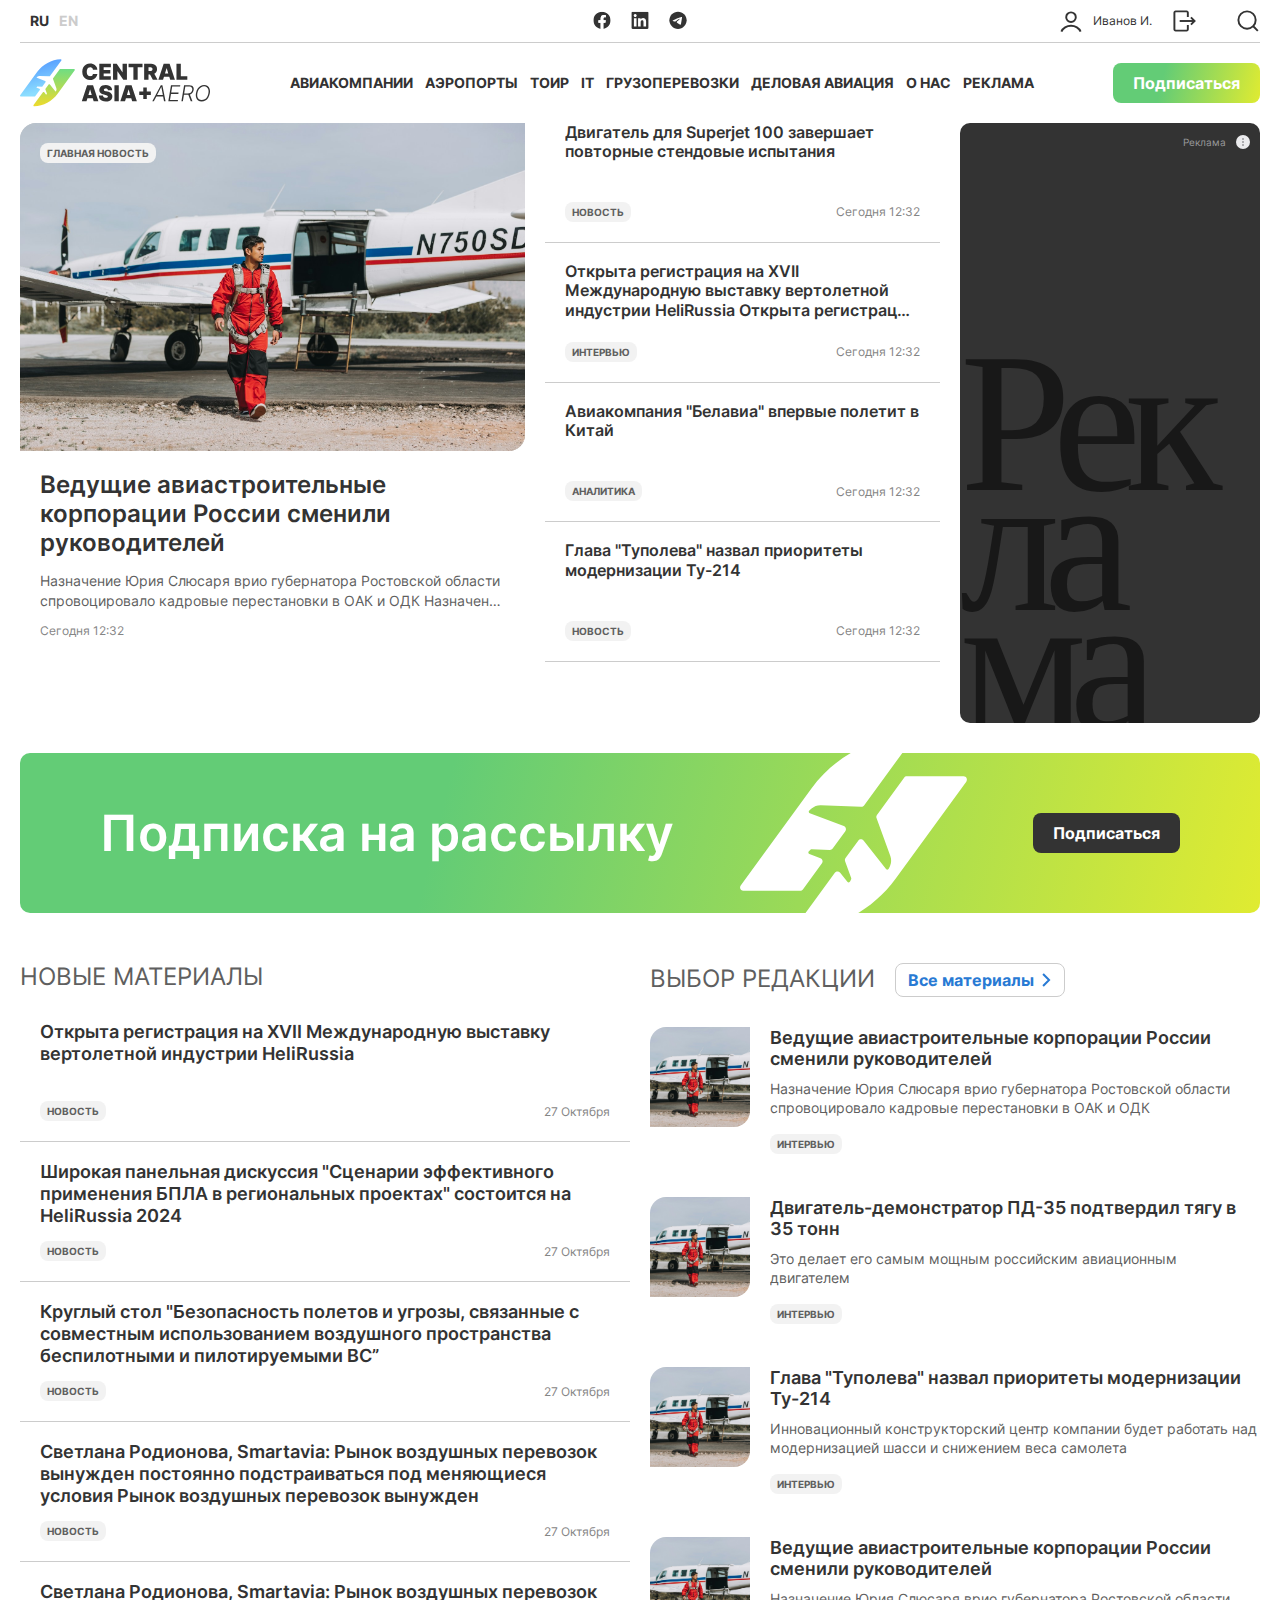
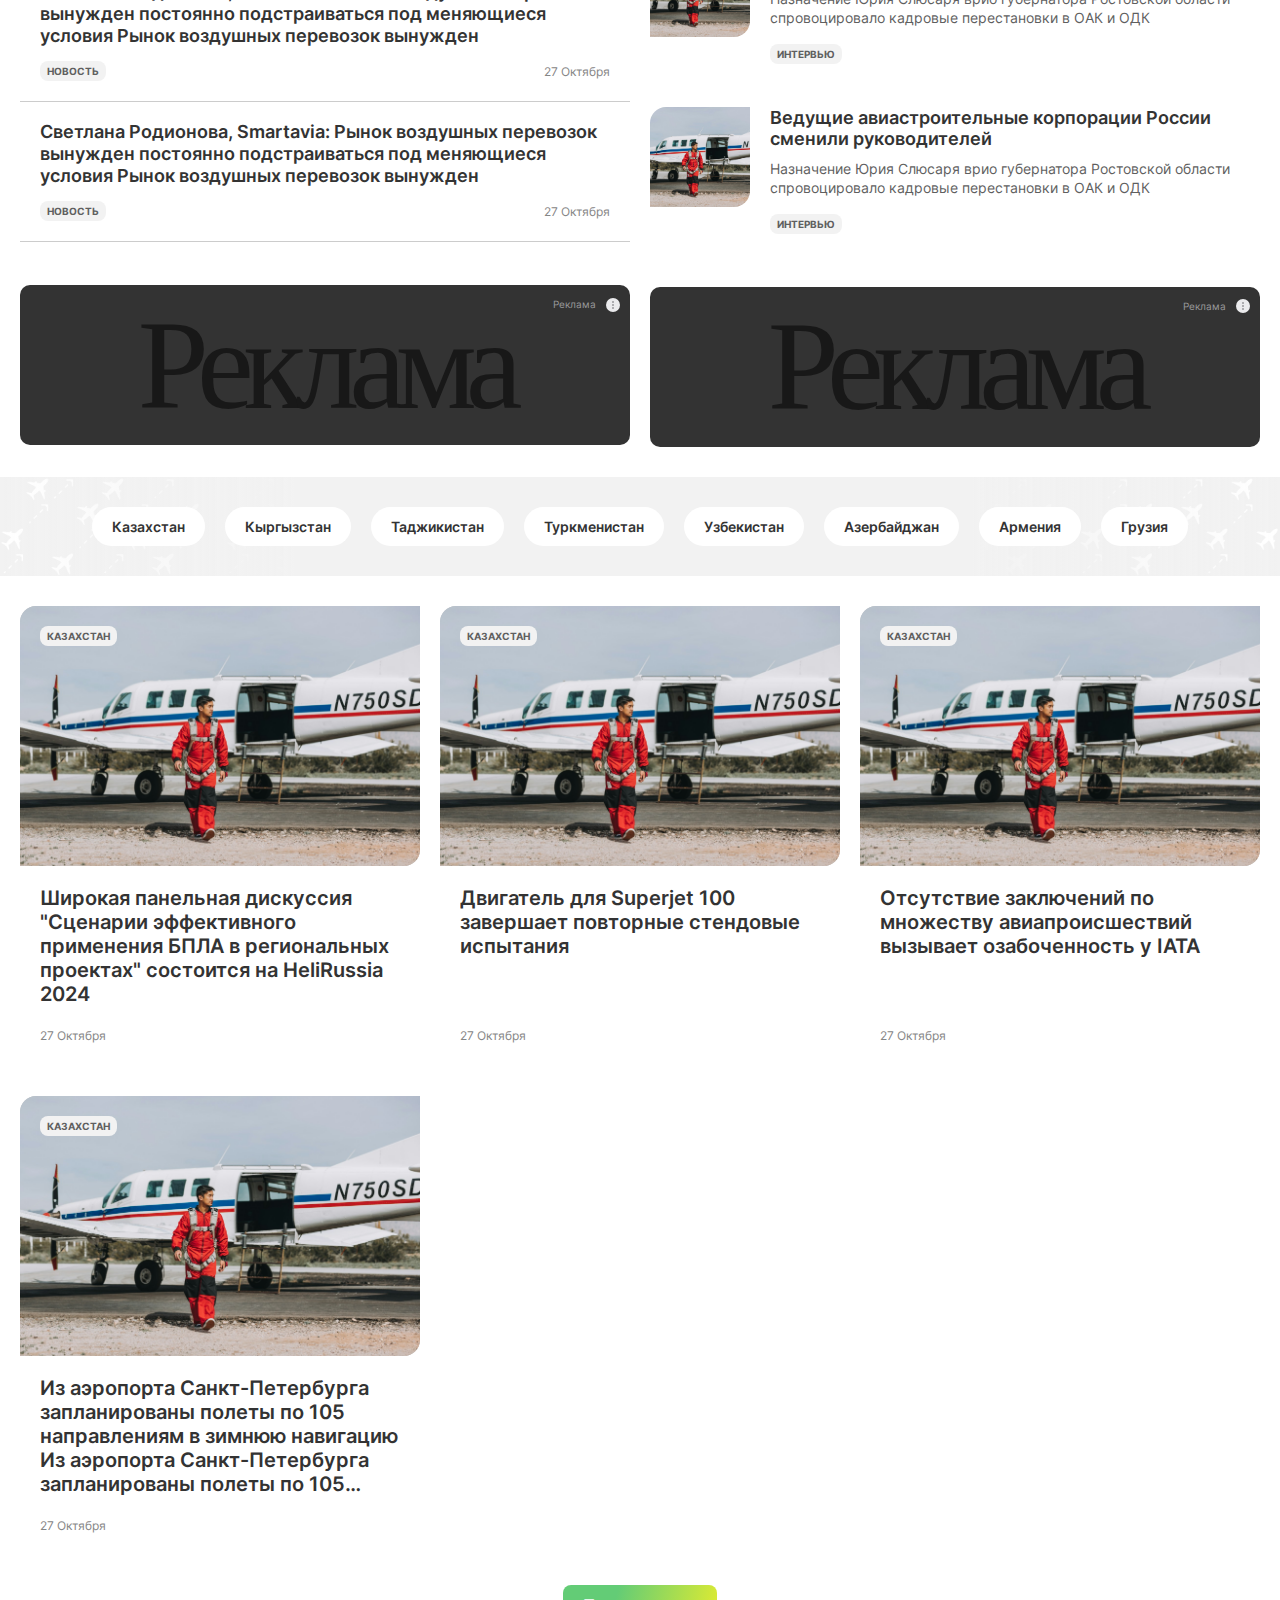
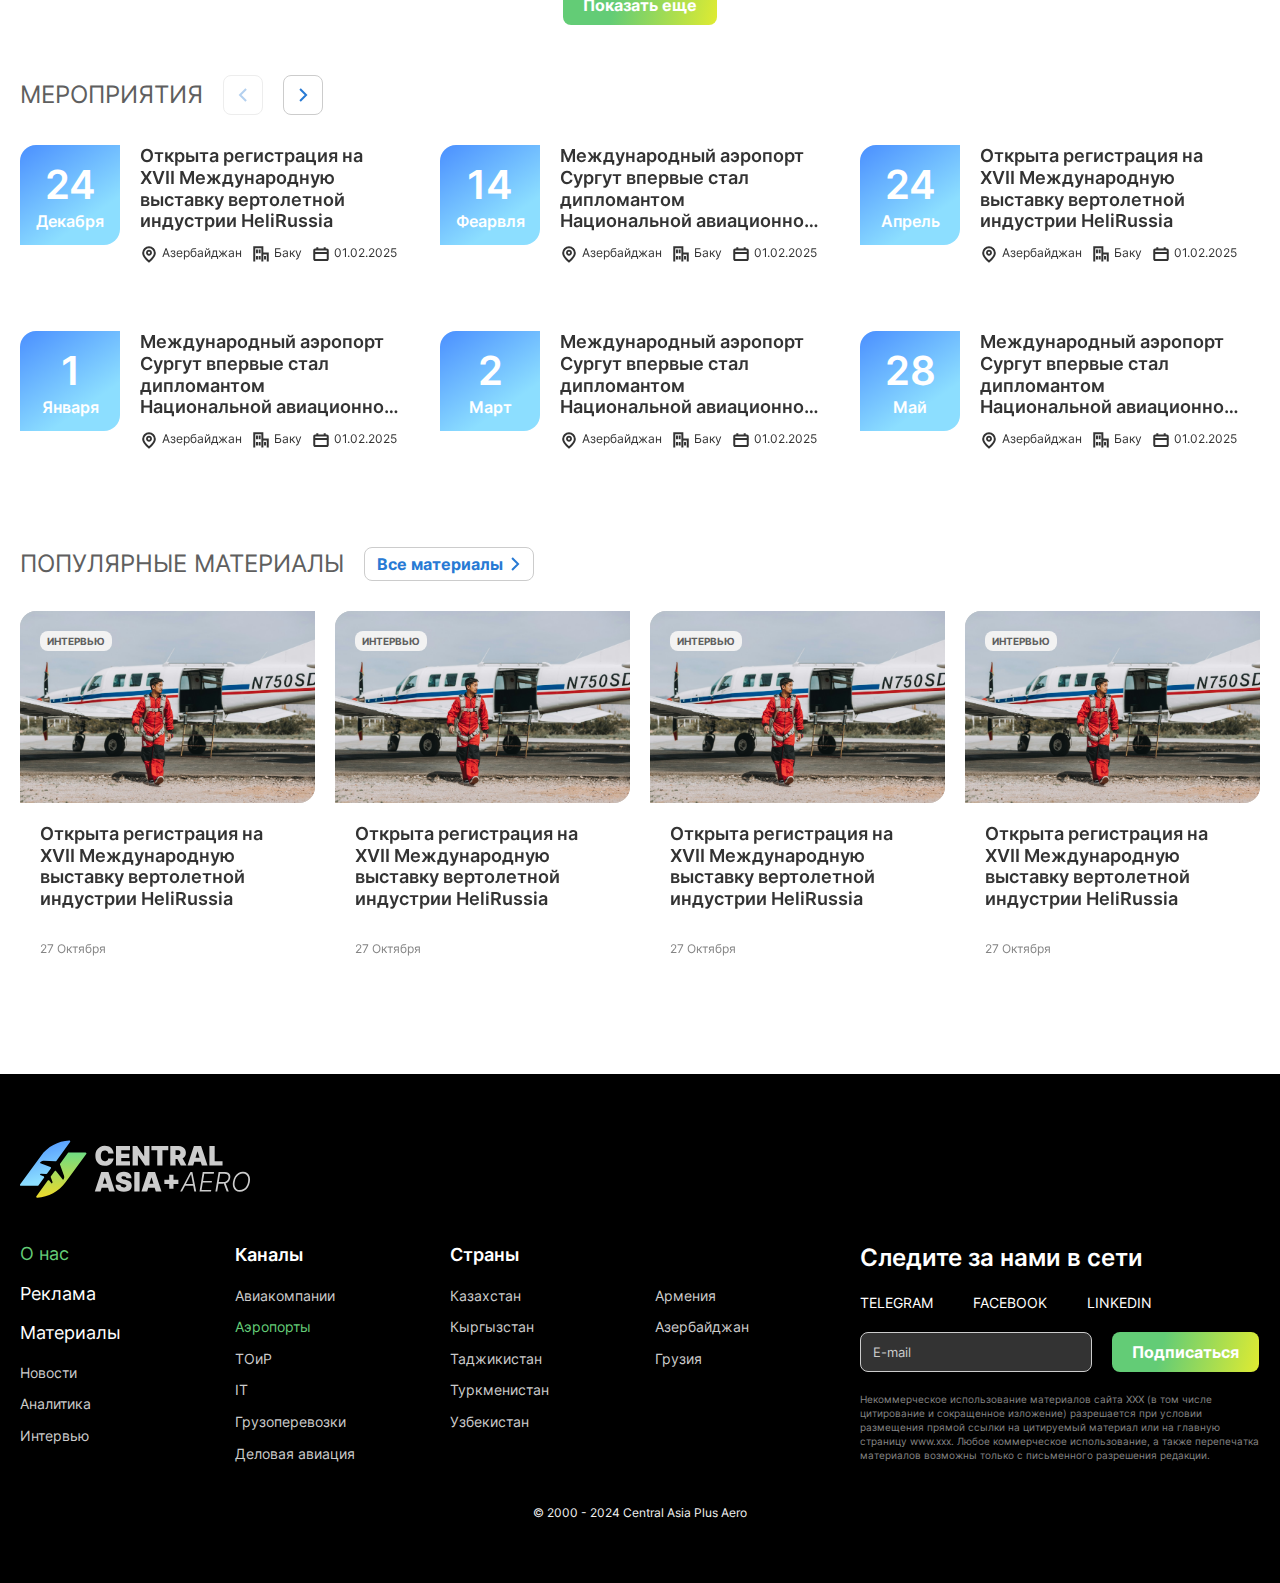
==== index.html @ 4a957fb4 "add" ====
<!DOCTYPE html>
<html lang="ru">
    <head>
        <meta charset="UTF-8" />
        <meta http-equiv="X-UA-Compatible" content="IE=edge" />
        <meta
            name="viewport"
            content="width=device-width, initial-scale=1.0, maximum-scale=1"
        />
        <meta name="description" content="Centar Asia + Aero" />
        <meta name="keywords" content="" />
        <title>Centar Asia + Aero</title>

        <!-- шрифты -->
        <link
            rel="preload"
            href="fonts/Inter-Regular.woff2"
            as="font"
            type="font/woff2"
            crossorigin="anonymous"
        />
        <link
            rel="preload"
            href="fonts/Inter-Bold.woff2"
            as="font"
            type="font/woff2"
            crossorigin="anonymous"
        />
        <link
            rel="preload"
            href="fonts/Inter-SemiBold.woff2"
            as="font"
            type="font/woff2"
            crossorigin="anonymous"
        />

        <link rel="stylesheet" href="vendors/swiper/swiper-bundle.min.css" />
        <link rel="stylesheet" href="vendors/plyr/plyr.css" />
        <link rel="stylesheet" href="vendors/select2/select2.min.css" />
        <link rel="stylesheet" href="css/common.css?1" />
    </head>
    <body>
        <header class="header">
            <div class="container">
                <div class="top">
                    <div class="language">
                        <a href="#" class="item active">RU</a>
                        <a href="#" class="item">EN</a>
                    </div>
                    <div class="social_list">
                        <a href="#" class="item">
                            <svg class="fill_none w18">
                                <use
                                    xlink:href="imgs/sprite.symbol.svg#facebook"
                                ></use>
                            </svg>
                        </a>
                        <a href="#" class="item">
                            <svg class="fill_none w18">
                                <use
                                    xlink:href="imgs/sprite.symbol.svg#linkedin"
                                ></use>
                            </svg>
                        </a>
                        <a href="#" class="item">
                            <svg class="fill_none w18">
                                <use
                                    xlink:href="imgs/sprite.symbol.svg#telegram"
                                ></use>
                            </svg>
                        </a>
                    </div>
                    <div class="head_info">
                        <div class="login_block">
                            <a href="#" class="item">
                                <svg class="fill_none w24">
                                    <use
                                        xlink:href="imgs/sprite.symbol.svg#user"
                                    ></use>
                                </svg>
                                Иванов И.
                            </a>
                            <a href="#" class="item">
                                <svg class="fill_none w24">
                                    <use
                                        xlink:href="imgs/sprite.symbol.svg#entry"
                                    ></use>
                                </svg>
                            </a>
                        </div>
                        <a href="#" class="item search_btn">
                            <svg class="fill_none w24">
                                <use
                                    xlink:href="imgs/sprite.symbol.svg#search"
                                ></use>
                            </svg>
                        </a>
                    </div>
                </div>
                <div class="bottom">
                    <a href="/" class="logo">
                        <img src="imgs/logo.svg" alt="" />
                    </a>
                    <nav class="menu">
                        <ul>
                            <li>
                                <a href="#" class="item">Авиакомпании</a>
                            </li>
                            <li>
                                <a href="#" class="item">Аэропорты</a>
                            </li>
                            <li>
                                <a href="#" class="item">ТОиР </a>
                            </li>
                            <li>
                                <a href="#" class="item">IT</a>
                            </li>
                            <li>
                                <a href="#" class="item">Грузоперевозки</a>
                            </li>
                            <li>
                                <a href="#" class="item">Деловая авиация</a>
                            </li>
                            <li>
                                <a href="#" class="item">О нас</a>
                            </li>
                            <li>
                                <a href="#" class="item">Реклама</a>
                            </li>
                        </ul>
                    </nav>
                    <a href="#" class="btn">Подписаться</a>
                    <div class="menu_btn"><span></span></div>
                </div>
            </div>
        </header>
        <div class="mobile_menu">
            <div class="top">
                <a href="/" class="logo">
                    <img src="imgs/logo.svg" alt="" />
                </a>
                <a href="#" class="search_btn">
                    <svg class="fill_none w24">
                        <use xlink:href="imgs/sprite.symbol.svg#search"></use>
                    </svg>
                </a>
                <div class="menu_btn"><span></span></div>
            </div>
            <div class="center">
                <nav class="menu">
                    <ul>
                        <li>
                            <a href="#" class="item">Авиакомпании</a>
                        </li>
                        <li>
                            <a href="#" class="item">Аэропорты</a>
                        </li>
                        <li>
                            <a href="#" class="item">ТОиР </a>
                        </li>
                        <li>
                            <a href="#" class="item">IT</a>
                        </li>
                        <li>
                            <a href="#" class="item">Грузоперевозки</a>
                        </li>
                        <li>
                            <a href="#" class="item">Деловая авиация</a>
                        </li>
                        <li>
                            <a href="#" class="item">О нас</a>
                        </li>
                        <li>
                            <a href="#" class="item">Реклама</a>
                        </li>
                    </ul>
                </nav>
            </div>
            <div class="bottom">
                <div class="language">
                    <a href="#" class="item active">RU</a>
                    <a href="#" class="item">EN</a>
                </div>
                <div class="bottom_block">
                    <div class="login_block">
                        <a href="#" class="item">
                            <svg class="fill_none w24">
                                <use
                                    xlink:href="imgs/sprite.symbol.svg#user"
                                ></use>
                            </svg>
                            Иванов И.
                        </a>
                        <a href="#" class="item">
                            <svg class="fill_none w24">
                                <use
                                    xlink:href="imgs/sprite.symbol.svg#entry"
                                ></use>
                            </svg>
                        </a>
                    </div>
                    <div class="social_list">
                        <a href="#" class="item">
                            <svg class="fill_none w18">
                                <use
                                    xlink:href="imgs/sprite.symbol.svg#facebook"
                                ></use>
                            </svg>
                        </a>
                        <a href="#" class="item">
                            <svg class="fill_none w18">
                                <use
                                    xlink:href="imgs/sprite.symbol.svg#linkedin"
                                ></use>
                            </svg>
                        </a>
                        <a href="#" class="item">
                            <svg class="fill_none w18">
                                <use
                                    xlink:href="imgs/sprite.symbol.svg#telegram"
                                ></use>
                            </svg>
                        </a>
                    </div>
                </div>
            </div>
        </div>
        <main>
            <section class="section">
                <div class="container">
                    <div class="head_block">
                        <div class="head_block_item">
                            <!-- news_item используется так же в секции с новостями, меняется только заголовок, h4,h5,h6.
                             Если нужна одна новость то берется только .news_item, если нужен список, то берется вся стурктура, включая .news_list-->
                            <a href="#" class="news_item">
                                <div class="label">Главная новость</div>
                                <div class="img">
                                    <img src="imgs/img_1.jpeg" alt="" />
                                </div>
                                <div class="info">
                                    <h4 class="title">
                                        Ведущие авиастроительные корпорации
                                        России сменили руководителей
                                    </h4>
                                    <div class="text">
                                        Назначение Юрия Слюсаря врио губернатора
                                        Ростовской области спровоцировало
                                        кадровые перестановки в ОАК и ОДК
                                        Назначение Юрия Слюсаря врио губернатора
                                        Ростовской области
                                    </div>
                                    <div class="date">Сегодня 12:32</div>
                                </div>
                            </a>
                        </div>
                        <div class="head_block_item">
                            <!-- materials_list так же можно использовать в секции "Новые материалы", разница только в обертках над .materials_list -->
                            <ul class="materials_list">
                                <li>
                                    <a href="#" class="item">
                                        <h6 class="title">
                                            Двигатель для Superjet 100 завершает
                                            повторные стендовые испытания
                                        </h6>
                                        <div class="bottom">
                                            <div class="label">Новость</div>
                                            <div class="date">
                                                Сегодня 12:32
                                            </div>
                                        </div>
                                    </a>
                                </li>
                                <li>
                                    <a href="#" class="item">
                                        <h6 class="title">
                                            Открыта регистрация на XVII
                                            Международную выставку вертолетной
                                            индустрии HeliRussia Открыта
                                            регистрация на XVII Международную
                                            выставку вертолетной индустрии
                                            HeliRussia
                                        </h6>
                                        <div class="bottom">
                                            <div class="label">Интервью</div>
                                            <div class="date">
                                                Сегодня 12:32
                                            </div>
                                        </div>
                                    </a>
                                </li>
                                <li>
                                    <a href="#" class="item">
                                        <h6 class="title">
                                            Авиакомпания "Белавиа" впервые
                                            полетит в Китай
                                        </h6>
                                        <div class="bottom">
                                            <div class="label">Аналитика</div>
                                            <div class="date">
                                                Сегодня 12:32
                                            </div>
                                        </div>
                                    </a>
                                </li>
                                <li>
                                    <a href="#" class="item">
                                        <h6 class="title">
                                            Глава "Туполева" назвал приоритеты
                                            модернизации Ту-214
                                        </h6>
                                        <div class="bottom">
                                            <div class="label">Новость</div>
                                            <div class="date">
                                                Сегодня 12:32
                                            </div>
                                        </div>
                                    </a>
                                </li>
                            </ul>
                        </div>
                        <div class="head_block_item">
                            <a href="#" class="ad_block ad_block_head">
                                <div class="text">Рек<br />ла<br />ма</div>
                                <div class="ad_block_label">
                                    Реклама
                                    <div class="ad_block_label_btn"></div>
                                </div>
                            </a>
                        </div>
                    </div>
                </div>
            </section>
            <section class="section">
                <div class="container">
                    <div class="mailing_block">
                        <img src="imgs/logo_white.svg" alt="" />
                        <div class="text h1">Подписка на&nbsp;рассылку</div>
                        <div class="btn btn_black">Подписаться</div>
                    </div>
                </div>
            </section>
            <section class="section">
                <div class="container">
                    <div class="materials_wrapper">
                        <div class="materials_col">
                            <div class="materials_item">
                                <div class="title_wrapper">
                                    <h4>Новые материалы</h4>
                                </div>
                                <ul class="materials_list">
                                    <li>
                                        <a href="#" class="item">
                                            <h6 class="title">
                                                Открыта регистрация на XVII
                                                Международную выставку
                                                вертолетной индустрии HeliRussia
                                            </h6>
                                            <div class="bottom">
                                                <div class="label">Новость</div>
                                                <div class="date">
                                                    27 Октября
                                                </div>
                                            </div>
                                        </a>
                                    </li>
                                    <li>
                                        <a href="#" class="item">
                                            <h6 class="title">
                                                Широкая панельная дискуссия
                                                "Сценарии эффективного
                                                применения БПЛА в региональных
                                                проектах" состоится на
                                                HeliRussia 2024
                                            </h6>
                                            <div class="bottom">
                                                <div class="label">Новость</div>
                                                <div class="date">
                                                    27 Октября
                                                </div>
                                            </div>
                                        </a>
                                    </li>
                                    <li>
                                        <a href="#" class="item">
                                            <h6 class="title">
                                                Круглый стол "Безопасность
                                                полетов и угрозы, связанные с
                                                совместным использованием
                                                воздушного пространства
                                                беспилотными и пилотируемыми ВС”
                                            </h6>
                                            <div class="bottom">
                                                <div class="label">Новость</div>
                                                <div class="date">
                                                    27 Октября
                                                </div>
                                            </div>
                                        </a>
                                    </li>
                                    <li>
                                        <a href="#" class="item">
                                            <h6 class="title">
                                                Светлана Родионова, Smartavia:
                                                Рынок воздушных перевозок
                                                вынужден постоянно
                                                подстраиваться под меняющиеся
                                                условия Рынок воздушных
                                                перевозок вынужден
                                            </h6>
                                            <div class="bottom">
                                                <div class="label">Новость</div>
                                                <div class="date">
                                                    27 Октября
                                                </div>
                                            </div>
                                        </a>
                                    </li>
                                    <li>
                                        <a href="#" class="item">
                                            <h6 class="title">
                                                Светлана Родионова, Smartavia:
                                                Рынок воздушных перевозок
                                                вынужден постоянно
                                                подстраиваться под меняющиеся
                                                условия Рынок воздушных
                                                перевозок вынужден
                                            </h6>
                                            <div class="bottom">
                                                <div class="label">Новость</div>
                                                <div class="date">
                                                    27 Октября
                                                </div>
                                            </div>
                                        </a>
                                    </li>
                                    <li>
                                        <a href="#" class="item">
                                            <h6 class="title">
                                                Светлана Родионова, Smartavia:
                                                Рынок воздушных перевозок
                                                вынужден постоянно
                                                подстраиваться под меняющиеся
                                                условия Рынок воздушных
                                                перевозок вынужден
                                            </h6>
                                            <div class="bottom">
                                                <div class="label">Новость</div>
                                                <div class="date">
                                                    27 Октября
                                                </div>
                                            </div>
                                        </a>
                                    </li>
                                </ul>
                                <a href="#" class="ad_block">
                                    <div class="text">Реклама</div>
                                    <div class="ad_block_label">
                                        Реклама
                                        <div class="ad_block_label_btn"></div>
                                    </div>
                                </a>
                            </div>
                        </div>
                        <div class="materials_col">
                            <div class="materials_item">
                                <div class="title_wrapper">
                                    <h4>Выбор редакции</h4>
                                    <a href="#" class="btn btn_arrow"
                                        >Все материалы
                                        <svg class="fill_none w24">
                                            <use
                                                xlink:href="imgs/sprite.symbol.svg#arrow_right"
                                            ></use>
                                        </svg>
                                    </a>
                                </div>
                                <ul class="materials_list_img">
                                    <li>
                                        <a href="#" class="item">
                                            <div class="img">
                                                <img
                                                    src="imgs/img_1.jpeg"
                                                    alt=""
                                                />
                                            </div>
                                            <div>
                                                <h6 class="title">
                                                    Ведущие авиастроительные
                                                    корпорации России сменили
                                                    руководителей
                                                </h6>
                                                <div class="text">
                                                    Назначение Юрия Слюсаря врио
                                                    губернатора Ростовской
                                                    области спровоцировало
                                                    кадровые перестановки в ОАК
                                                    и ОДК
                                                </div>
                                                <div class="label">
                                                    Интервью
                                                </div>
                                            </div>
                                        </a>
                                    </li>
                                    <li>
                                        <a href="#" class="item">
                                            <div class="img">
                                                <img
                                                    src="imgs/img_1.jpeg"
                                                    alt=""
                                                />
                                            </div>
                                            <div>
                                                <h6 class="title">
                                                    Двигатель-демонстратор ПД-35
                                                    подтвердил тягу в 35 тонн
                                                </h6>
                                                <div class="text">
                                                    Это делает его самым мощным
                                                    российским авиационным
                                                    двигателем
                                                </div>
                                                <div class="label">
                                                    Интервью
                                                </div>
                                            </div>
                                        </a>
                                    </li>
                                    <li>
                                        <a href="#" class="item">
                                            <div class="img">
                                                <img
                                                    src="imgs/img_1.jpeg"
                                                    alt=""
                                                />
                                            </div>
                                            <div>
                                                <h6 class="title">
                                                    Глава "Туполева" назвал
                                                    приоритеты модернизации
                                                    Ту-214
                                                </h6>
                                                <div class="text">
                                                    Инновационный
                                                    конструкторский центр
                                                    компании будет работать над
                                                    модернизацией шасси и
                                                    снижением веса самолета
                                                </div>
                                                <div class="label">
                                                    Интервью
                                                </div>
                                            </div>
                                        </a>
                                    </li>
                                    <li>
                                        <a href="#" class="item">
                                            <div class="img">
                                                <img
                                                    src="imgs/img_1.jpeg"
                                                    alt=""
                                                />
                                            </div>
                                            <div>
                                                <h6 class="title">
                                                    Ведущие авиастроительные
                                                    корпорации России сменили
                                                    руководителей
                                                </h6>
                                                <div class="text">
                                                    Назначение Юрия Слюсаря врио
                                                    губернатора Ростовской
                                                    области спровоцировало
                                                    кадровые перестановки в ОАК
                                                    и ОДК
                                                </div>
                                                <div class="label">
                                                    Интервью
                                                </div>
                                            </div>
                                        </a>
                                    </li>
                                    <li>
                                        <a href="#" class="item">
                                            <div class="img">
                                                <img
                                                    src="imgs/img_1.jpeg"
                                                    alt=""
                                                />
                                            </div>
                                            <div>
                                                <h6 class="title">
                                                    Ведущие авиастроительные
                                                    корпорации России сменили
                                                    руководителей
                                                </h6>
                                                <div class="text">
                                                    Назначение Юрия Слюсаря врио
                                                    губернатора Ростовской
                                                    области спровоцировало
                                                    кадровые перестановки в ОАК
                                                    и ОДК
                                                </div>
                                                <div class="label">
                                                    Интервью
                                                </div>
                                            </div>
                                        </a>
                                    </li>
                                </ul>
                                <a href="#" class="ad_block">
                                    <div class="text">Реклама</div>
                                    <div class="ad_block_label">
                                        Реклама
                                        <div class="ad_block_label_btn"></div>
                                    </div>
                                </a>
                            </div>
                        </div>
                    </div>
                </div>
            </section>
            <section class="section">
                <div class="cloud_section bg_img">
                    <div class="container">
                        <div class="cloud_block">
                            <a href="#" class="item active">Казахстан</a>
                            <a href="#" class="item">Кыргызстан</a>
                            <a href="#" class="item">Таджикистан</a>
                            <a href="#" class="item">Туркменистан</a>
                            <a href="#" class="item">Узбекистан</a>
                            <a href="#" class="item">Азербайджан</a>
                            <a href="#" class="item">Армения</a>
                            <a href="#" class="item">Грузия</a>
                        </div>
                    </div>
                </div>
            </section>
            <section class="section">
                <div class="container">
                    <div class="news_list">
                        <div class="col">
                            <a href="#" class="news_item">
                                <div class="label">Казахстан</div>
                                <div class="img">
                                    <img src="imgs/img_1.jpeg" alt="" />
                                </div>
                                <div class="info">
                                    <h5 class="title">
                                        Широкая панельная дискуссия "Сценарии
                                        эффективного применения БПЛА в
                                        региональных проектах" состоится на
                                        HeliRussia 2024
                                    </h5>
                                    <div class="date">27 Октября</div>
                                </div>
                            </a>
                        </div>
                        <div class="col">
                            <a href="#" class="news_item">
                                <div class="label">Казахстан</div>
                                <div class="img">
                                    <img src="imgs/img_1.jpeg" alt="" />
                                </div>
                                <div class="info">
                                    <h5 class="title">
                                        Двигатель для Superjet 100 завершает
                                        повторные стендовые испытания
                                    </h5>
                                    <div class="date">27 Октября</div>
                                </div>
                            </a>
                        </div>
                        <div class="col">
                            <a href="#" class="news_item">
                                <div class="label">Казахстан</div>
                                <div class="img">
                                    <img src="imgs/img_1.jpeg" alt="" />
                                </div>
                                <div class="info">
                                    <h5 class="title">
                                        Отсутствие заключений по множеству
                                        авиапроисшествий вызывает озабоченность
                                        у IATA
                                    </h5>
                                    <div class="date">27 Октября</div>
                                </div>
                            </a>
                        </div>
                        <div class="col">
                            <a href="#" class="news_item">
                                <div class="label">Казахстан</div>
                                <div class="img">
                                    <img src="imgs/img_1.jpeg" alt="" />
                                </div>
                                <div class="info">
                                    <h5 class="title">
                                        Из аэропорта Санкт-Петербурга
                                        запланированы полеты по 105 направлениям
                                        в зимнюю навигацию Из аэропорта
                                        Санкт-Петербурга запланированы полеты по
                                        105 направлениям в зимнюю навигацию
                                    </h5>
                                    <div class="date">27 Октября</div>
                                </div>
                            </a>
                        </div>
                    </div>
                    <div class="btn_wrapper">
                        <div class="btn">Показать еще</div>
                    </div>
                </div>
            </section>
            <section class="section events_section">
                <div class="container">
                    <div class="title_wrapper">
                        <h4>Мероприятия</h4>
                        <div class="arrows">
                            <div class="swiper-button-prev"></div>
                            <div class="swiper-button-next"></div>
                        </div>
                    </div>
                    <div class="swiper events_slider">
                        <div class="swiper-wrapper">
                            <div class="swiper-slide">
                                <div class="item">
                                    <div class="date">
                                        <span>24</span>
                                        Декабря
                                    </div>
                                    <div class="info">
                                        <h6 class="title">
                                            Открыта регистрация на XVII
                                            Международную выставку вертолетной
                                            индустрии HeliRussia
                                        </h6>
                                        <ul class="info_list">
                                            <li>
                                                <svg class="fill_none w18">
                                                    <use
                                                        xlink:href="imgs/sprite.symbol.svg#location"
                                                    ></use>
                                                </svg>
                                                Азербайджан
                                            </li>
                                            <li>
                                                <svg class="fill_none w18">
                                                    <use
                                                        xlink:href="imgs/sprite.symbol.svg#building"
                                                    ></use>
                                                </svg>
                                                Баку
                                            </li>
                                            <li>
                                                <svg class="fill_none w18">
                                                    <use
                                                        xlink:href="imgs/sprite.symbol.svg#date"
                                                    ></use>
                                                </svg>
                                                01.02.2025
                                            </li>
                                        </ul>
                                    </div>
                                </div>
                            </div>
                            <div class="swiper-slide">
                                <div class="item">
                                    <div class="date">
                                        <span>1</span>
                                        Января
                                    </div>
                                    <div class="info">
                                        <h6 class="title">
                                            Международный аэропорт Сургут
                                            впервые стал дипломантом
                                            Национальной авиационной премии
                                            «Крылья России»
                                        </h6>
                                        <ul class="info_list">
                                            <li>
                                                <svg class="fill_none w18">
                                                    <use
                                                        xlink:href="imgs/sprite.symbol.svg#location"
                                                    ></use>
                                                </svg>
                                                Азербайджан
                                            </li>
                                            <li>
                                                <svg class="fill_none w18">
                                                    <use
                                                        xlink:href="imgs/sprite.symbol.svg#building"
                                                    ></use>
                                                </svg>
                                                Баку
                                            </li>
                                            <li>
                                                <svg class="fill_none w18">
                                                    <use
                                                        xlink:href="imgs/sprite.symbol.svg#date"
                                                    ></use>
                                                </svg>
                                                01.02.2025
                                            </li>
                                        </ul>
                                    </div>
                                </div>
                            </div>
                            <div class="swiper-slide">
                                <div class="item">
                                    <div class="date">
                                        <span>14</span>
                                        Феарвля
                                    </div>
                                    <div class="info">
                                        <h6 class="title">
                                            Международный аэропорт Сургут
                                            впервые стал дипломантом
                                            Национальной авиационной премии
                                            «Крылья России»
                                        </h6>
                                        <ul class="info_list">
                                            <li>
                                                <svg class="fill_none w18">
                                                    <use
                                                        xlink:href="imgs/sprite.symbol.svg#location"
                                                    ></use>
                                                </svg>
                                                Азербайджан
                                            </li>
                                            <li>
                                                <svg class="fill_none w18">
                                                    <use
                                                        xlink:href="imgs/sprite.symbol.svg#building"
                                                    ></use>
                                                </svg>
                                                Баку
                                            </li>
                                            <li>
                                                <svg class="fill_none w18">
                                                    <use
                                                        xlink:href="imgs/sprite.symbol.svg#date"
                                                    ></use>
                                                </svg>
                                                01.02.2025
                                            </li>
                                        </ul>
                                    </div>
                                </div>
                            </div>
                            <div class="swiper-slide">
                                <div class="item">
                                    <div class="date">
                                        <span>2</span>
                                        Март
                                    </div>
                                    <div class="info">
                                        <h6 class="title">
                                            Международный аэропорт Сургут
                                            впервые стал дипломантом
                                            Национальной авиационной премии
                                            «Крылья России»
                                        </h6>
                                        <ul class="info_list">
                                            <li>
                                                <svg class="fill_none w18">
                                                    <use
                                                        xlink:href="imgs/sprite.symbol.svg#location"
                                                    ></use>
                                                </svg>
                                                Азербайджан
                                            </li>
                                            <li>
                                                <svg class="fill_none w18">
                                                    <use
                                                        xlink:href="imgs/sprite.symbol.svg#building"
                                                    ></use>
                                                </svg>
                                                Баку
                                            </li>
                                            <li>
                                                <svg class="fill_none w18">
                                                    <use
                                                        xlink:href="imgs/sprite.symbol.svg#date"
                                                    ></use>
                                                </svg>
                                                01.02.2025
                                            </li>
                                        </ul>
                                    </div>
                                </div>
                            </div>
                            <div class="swiper-slide">
                                <div class="item">
                                    <div class="date">
                                        <span>24</span>
                                        Апрель
                                    </div>
                                    <div class="info">
                                        <h6 class="title">
                                            Открыта регистрация на XVII
                                            Международную выставку вертолетной
                                            индустрии HeliRussia
                                        </h6>
                                        <ul class="info_list">
                                            <li>
                                                <svg class="fill_none w18">
                                                    <use
                                                        xlink:href="imgs/sprite.symbol.svg#location"
                                                    ></use>
                                                </svg>
                                                Азербайджан
                                            </li>
                                            <li>
                                                <svg class="fill_none w18">
                                                    <use
                                                        xlink:href="imgs/sprite.symbol.svg#building"
                                                    ></use>
                                                </svg>
                                                Баку
                                            </li>
                                            <li>
                                                <svg class="fill_none w18">
                                                    <use
                                                        xlink:href="imgs/sprite.symbol.svg#date"
                                                    ></use>
                                                </svg>
                                                01.02.2025
                                            </li>
                                        </ul>
                                    </div>
                                </div>
                            </div>
                            <div class="swiper-slide">
                                <div class="item">
                                    <div class="date">
                                        <span>28</span>
                                        Май
                                    </div>
                                    <div class="info">
                                        <h6 class="title">
                                            Международный аэропорт Сургут
                                            впервые стал дипломантом
                                            Национальной авиационной премии
                                            «Крылья России»
                                        </h6>
                                        <ul class="info_list">
                                            <li>
                                                <svg class="fill_none w18">
                                                    <use
                                                        xlink:href="imgs/sprite.symbol.svg#location"
                                                    ></use>
                                                </svg>
                                                Азербайджан
                                            </li>
                                            <li>
                                                <svg class="fill_none w18">
                                                    <use
                                                        xlink:href="imgs/sprite.symbol.svg#building"
                                                    ></use>
                                                </svg>
                                                Баку
                                            </li>
                                            <li>
                                                <svg class="fill_none w18">
                                                    <use
                                                        xlink:href="imgs/sprite.symbol.svg#date"
                                                    ></use>
                                                </svg>
                                                01.02.2025
                                            </li>
                                        </ul>
                                    </div>
                                </div>
                            </div>
                            <div class="swiper-slide">
                                <div class="item">
                                    <div class="date">
                                        <span>1</span>
                                        Июня
                                    </div>
                                    <div class="info">
                                        <h6 class="title">
                                            Международный аэропорт Сургут
                                            впервые стал дипломантом
                                            Национальной авиационной премии
                                            «Крылья России»
                                        </h6>
                                        <ul class="info_list">
                                            <li>
                                                <svg class="fill_none w18">
                                                    <use
                                                        xlink:href="imgs/sprite.symbol.svg#location"
                                                    ></use>
                                                </svg>
                                                Азербайджан
                                            </li>
                                            <li>
                                                <svg class="fill_none w18">
                                                    <use
                                                        xlink:href="imgs/sprite.symbol.svg#building"
                                                    ></use>
                                                </svg>
                                                Баку
                                            </li>
                                            <li>
                                                <svg class="fill_none w18">
                                                    <use
                                                        xlink:href="imgs/sprite.symbol.svg#date"
                                                    ></use>
                                                </svg>
                                                01.02.2025
                                            </li>
                                        </ul>
                                    </div>
                                </div>
                            </div>
                            <div class="swiper-slide">
                                <div class="item">
                                    <div class="date">
                                        <span>24</span>
                                        Июля
                                    </div>
                                    <div class="info">
                                        <h6 class="title">
                                            Международный аэропорт Сургут
                                            впервые стал дипломантом
                                            Национальной авиационной премии
                                            «Крылья России»
                                        </h6>
                                        <ul class="info_list">
                                            <li>
                                                <svg class="fill_none w18">
                                                    <use
                                                        xlink:href="imgs/sprite.symbol.svg#location"
                                                    ></use>
                                                </svg>
                                                Азербайджан
                                            </li>
                                            <li>
                                                <svg class="fill_none w18">
                                                    <use
                                                        xlink:href="imgs/sprite.symbol.svg#building"
                                                    ></use>
                                                </svg>
                                                Баку
                                            </li>
                                            <li>
                                                <svg class="fill_none w18">
                                                    <use
                                                        xlink:href="imgs/sprite.symbol.svg#date"
                                                    ></use>
                                                </svg>
                                                01.02.2025
                                            </li>
                                        </ul>
                                    </div>
                                </div>
                            </div>
                        </div>
                        <div class="swiper-pagination"></div>
                    </div>
                </div>
            </section>
            <section class="section">
                <div class="container">
                    <div class="title_wrapper">
                        <h4>Популярные материалы</h4>
                        <a href="#" class="btn btn_arrow">
                            Все материалы
                            <svg class="fill_none w24">
                                <use
                                    xlink:href="imgs/sprite.symbol.svg#arrow_right"
                                ></use>
                            </svg>
                        </a>
                    </div>
                    <div class="swiper popular_slider">
                        <div class="swiper-wrapper">
                            <div class="swiper-slide">
                                <a href="#" class="news_item">
                                    <div class="label">Интервью</div>
                                    <div class="img">
                                        <img src="imgs/img_1.jpeg" alt="" />
                                    </div>
                                    <div class="info">
                                        <h6 class="title">
                                            Открыта регистрация на XVII
                                            Международную выставку вертолетной
                                            индустрии HeliRussia
                                        </h6>
                                        <div class="date">27 Октября</div>
                                    </div>
                                </a>
                            </div>
                            <div class="swiper-slide">
                                <a href="#" class="news_item">
                                    <div class="label">Интервью</div>
                                    <div class="img">
                                        <img src="imgs/img_1.jpeg" alt="" />
                                    </div>
                                    <div class="info">
                                        <h6 class="title">
                                            Открыта регистрация на XVII
                                            Международную выставку вертолетной
                                            индустрии HeliRussia
                                        </h6>
                                        <div class="date">27 Октября</div>
                                    </div>
                                </a>
                            </div>
                            <div class="swiper-slide">
                                <a href="#" class="news_item">
                                    <div class="label">Интервью</div>
                                    <div class="img">
                                        <img src="imgs/img_1.jpeg" alt="" />
                                    </div>
                                    <div class="info">
                                        <h6 class="title">
                                            Открыта регистрация на XVII
                                            Международную выставку вертолетной
                                            индустрии HeliRussia
                                        </h6>
                                        <div class="date">27 Октября</div>
                                    </div>
                                </a>
                            </div>
                            <div class="swiper-slide">
                                <a href="#" class="news_item">
                                    <div class="label">Интервью</div>
                                    <div class="img">
                                        <img src="imgs/img_1.jpeg" alt="" />
                                    </div>
                                    <div class="info">
                                        <h6 class="title">
                                            Открыта регистрация на XVII
                                            Международную выставку вертолетной
                                            индустрии HeliRussia
                                        </h6>
                                        <div class="date">27 Октября</div>
                                    </div>
                                </a>
                            </div>
                        </div>
                        <div class="swiper-pagination"></div>
                    </div>
                </div>
            </section>
        </main>
        <footer class="footer">
            <div class="container">
                <div class="footer_row">
                    <div class="footer_col">
                        <div class="logo">
                            <img src="imgs/logo_footer.svg" alt="" />
                        </div>
                    </div>
                    <div class="footer_col">
                        <div class="footer_menu">
                            <div class="footer_menu_col">
                                <div class="footer_menu_item">
                                    <ul class="footer_list">
                                        <li>
                                            <a
                                                href="#"
                                                class="footer_item_big"
                                                style="color: #64cc77"
                                                >О нас</a
                                            >
                                        </li>
                                        <li>
                                            <a href="#" class="footer_item_big"
                                                >Реклама</a
                                            >
                                        </li>
                                        <li>
                                            <a
                                                href="#"
                                                class="footer_item_big dropdown_btn"
                                                >Материалы</a
                                            >
                                            <ul class="dropdown_block">
                                                <li><a href="#">Новости</a></li>
                                                <li>
                                                    <a href="#">Аналитика</a>
                                                </li>
                                                <li>
                                                    <a href="#">Интервью</a>
                                                </li>
                                            </ul>
                                        </li>
                                    </ul>
                                </div>
                            </div>
                            <div class="footer_menu_col">
                                <div class="footer_menu_item">
                                    <h6 class="dropdown_btn">Каналы</h6>
                                    <ul class="footer_list dropdown_block">
                                        <li><a href="#">Авиакомпании</a></li>
                                        <li>
                                            <a href="#" style="color: #64cc77"
                                                >Аэропорты</a
                                            >
                                        </li>
                                        <li><a href="#">ТОиР</a></li>
                                        <li><a href="#">IT</a></li>
                                        <li><a href="#">Грузоперевозки</a></li>
                                        <li><a href="#">Деловая авиация</a></li>
                                    </ul>
                                </div>
                            </div>
                            <div class="footer_menu_col -countries_last">
                                <div class="footer_menu_item">
                                    <h6 class="dropdown_btn">Страны</h6>
                                    <!-- тут страны дублирутся в двух блоках, в оном выводятся все страны, в другом они деляться на две шруппы. первый блок нужен на мобилке -->
                                    <ul class="footer_list dropdown_block">
                                        <li><a href="#">Казахстан</a></li>
                                        <li><a href="#">Кыргызстан</a></li>
                                        <li><a href="#">Таджикистан</a></li>
                                        <li><a href="#">Туркменистан</a></li>
                                        <li><a href="#">Узбекистан</a></li>
                                        <li><a href="#">Азербайджан</a></li>
                                        <li><a href="#">Армения</a></li>
                                        <li><a href="#">Грузия</a></li>
                                    </ul>
                                    <div class="footer_list_wrapper">
                                        <ul class="footer_list">
                                            <li><a href="#">Казахстан</a></li>
                                            <li><a href="#">Кыргызстан</a></li>
                                            <li><a href="#">Таджикистан</a></li>
                                            <li>
                                                <a href="#">Туркменистан</a>
                                            </li>
                                            <li><a href="#">Узбекистан</a></li>
                                        </ul>
                                        <ul class="footer_list">
                                            <li><a href="#">Армения</a></li>
                                            <li><a href="#">Азербайджан</a></li>
                                            <li><a href="#">Грузия</a></li>
                                        </ul>
                                    </div>
                                </div>
                            </div>
                        </div>
                        <div class="contacts_block">
                            <h4 class="title">Следите за нами в сети</h4>
                            <div class="social_list_text">
                                <a href="#" class="item"> Telegram </a>
                                <a href="#" class="item"> Facebook </a>
                                <a href="#" class="item"> LinkedIn </a>
                            </div>
                            <form action="#" class="form">
                                <div class="row">
                                    <div class="col">
                                        <label class="form_input_group">
                                            <input
                                                type="email"
                                                name="email"
                                                placeholder="E-mail"
                                                class="form_input"
                                            />
                                        </label>
                                    </div>
                                    <div class="col">
                                        <button class="btn">Подписаться</button>
                                    </div>
                                </div>
                            </form>
                            <div class="form_text">
                                Некоммерческое использование материалов сайта
                                ХХХ (в том числе цитирование и сокращенное
                                изложение) разрешается при условии размещения
                                прямой ссылки на цитируемый материал или на
                                главную страницу www.ххх. Любое коммерческое
                                использование, а также перепечатка материалов
                                возможны только с письменного разрешения
                                редакции.
                            </div>
                        </div>
                    </div>
                    <div class="footer_col">
                        <div class="copyright text-center">
                            © 2000 - 2024 Central Asia Plus Aero
                        </div>
                    </div>
                </div>
            </div>
        </footer>
        <script src="vendors/jquery/jquery-3.5.1.min.js"></script>
        <script src="vendors/imask/imask.js"></script>
        <script src="vendors/select2/select2.full.min.js"></script>
        <script src="vendors/easepick/easepick.umd.min.js"></script>
        <script src="vendors/swiper/swiper-bundle.min.js"></script>
        <script src="vendors/plyr/plyr.polyfilled.js"></script>
        <script src="js/common.js?1"></script>
    </body>
</html>
---- vendors/plyr/plyr.css ----
@keyframes plyr-progress{to{background-position:25px 0;background-position:var(--plyr-progress-loading-size,25px) 0}}@keyframes plyr-popup{0%{opacity:.5;transform:translateY(10px)}to{opacity:1;transform:translateY(0)}}@keyframes plyr-fade-in{0%{opacity:0}to{opacity:1}}.plyr{-moz-osx-font-smoothing:grayscale;-webkit-font-smoothing:antialiased;align-items:center;direction:ltr;display:flex;flex-direction:column;font-family:inherit;font-family:var(--plyr-font-family,inherit);font-variant-numeric:tabular-nums;font-weight:400;font-weight:var(--plyr-font-weight-regular,400);line-height:1.7;line-height:var(--plyr-line-height,1.7);max-width:100%;min-width:200px;position:relative;text-shadow:none;transition:box-shadow .3s ease;z-index:0}.plyr audio,.plyr iframe,.plyr video{display:block;height:100%;width:100%}.plyr button{font:inherit;line-height:inherit;width:auto}.plyr:focus{outline:0}.plyr--full-ui{box-sizing:border-box}.plyr--full-ui *,.plyr--full-ui :after,.plyr--full-ui :before{box-sizing:inherit}.plyr--full-ui a,.plyr--full-ui button,.plyr--full-ui input,.plyr--full-ui label{touch-action:manipulation}.plyr__badge{background:#4a5464;background:var(--plyr-badge-background,#4a5464);border-radius:2px;border-radius:var(--plyr-badge-border-radius,2px);color:#fff;color:var(--plyr-badge-text-color,#fff);font-size:9px;font-size:var(--plyr-font-size-badge,9px);line-height:1;padding:3px 4px}.plyr--full-ui ::-webkit-media-text-track-container{display:none}.plyr__captions{animation:plyr-fade-in .3s ease;bottom:0;display:none;font-size:13px;font-size:var(--plyr-font-size-small,13px);left:0;padding:10px;padding:var(--plyr-control-spacing,10px);position:absolute;text-align:center;transition:transform .4s ease-in-out;width:100%}.plyr__captions span:empty{display:none}@media(min-width:480px){.plyr__captions{font-size:15px;font-size:var(--plyr-font-size-base,15px);padding:20px;padding:calc(var(--plyr-control-spacing,10px)*2)}}@media(min-width:768px){.plyr__captions{font-size:18px;font-size:var(--plyr-font-size-large,18px)}}.plyr--captions-active .plyr__captions{display:block}.plyr:not(.plyr--hide-controls) .plyr__controls:not(:empty)~.plyr__captions{transform:translateY(-40px);transform:translateY(calc(var(--plyr-control-spacing,10px)*-4))}.plyr__caption{background:rgba(0,0,0,.8);background:var(--plyr-captions-background,rgba(0,0,0,.8));border-radius:2px;-webkit-box-decoration-break:clone;box-decoration-break:clone;color:#fff;color:var(--plyr-captions-text-color,#fff);line-height:185%;padding:.2em .5em;white-space:pre-wrap}.plyr__caption div{display:inline}.plyr__control{background:0 0;border:0;border-radius:3px;border-radius:var(--plyr-control-radius,3px);color:inherit;cursor:pointer;flex-shrink:0;overflow:visible;padding:7px;padding:calc(var(--plyr-control-spacing,10px)*.7);position:relative;transition:all .3s ease}.plyr__control svg{fill:currentColor;display:block;height:18px;height:var(--plyr-control-icon-size,18px);pointer-events:none;width:18px;width:var(--plyr-control-icon-size,18px)}.plyr__control:focus{outline:0}.plyr__control.plyr__tab-focus{outline-color:#00b3ff;outline-color:var(--plyr-tab-focus-color,var(--plyr-color-main,var(--plyr-color-main,#00b3ff)));outline-offset:2px;outline-style:dotted;outline-width:3px}a.plyr__control{text-decoration:none}.plyr__control.plyr__control--pressed .icon--not-pressed,.plyr__control.plyr__control--pressed .label--not-pressed,.plyr__control:not(.plyr__control--pressed) .icon--pressed,.plyr__control:not(.plyr__control--pressed) .label--pressed,a.plyr__control:after,a.plyr__control:before{display:none}.plyr--full-ui ::-webkit-media-controls{display:none}.plyr__controls{align-items:center;display:flex;justify-content:flex-end;text-align:center}.plyr__controls .plyr__progress__container{flex:1;min-width:0}.plyr__controls .plyr__controls__item{margin-left:2.5px;margin-left:calc(var(--plyr-control-spacing,10px)/4)}.plyr__controls .plyr__controls__item:first-child{margin-left:0;margin-right:auto}.plyr__controls .plyr__controls__item.plyr__progress__container{padding-left:2.5px;padding-left:calc(var(--plyr-control-spacing,10px)/4)}.plyr__controls .plyr__controls__item.plyr__time{padding:0 5px;padding:0 calc(var(--plyr-control-spacing,10px)/2)}.plyr__controls .plyr__controls__item.plyr__progress__container:first-child,.plyr__controls .plyr__controls__item.plyr__time+.plyr__time,.plyr__controls .plyr__controls__item.plyr__time:first-child{padding-left:0}.plyr [data-plyr=airplay],.plyr [data-plyr=captions],.plyr [data-plyr=fullscreen],.plyr [data-plyr=pip],.plyr__controls:empty{display:none}.plyr--airplay-supported [data-plyr=airplay],.plyr--captions-enabled [data-plyr=captions],.plyr--fullscreen-enabled [data-plyr=fullscreen],.plyr--pip-supported [data-plyr=pip]{display:inline-block}.plyr__menu{display:flex;position:relative}.plyr__menu .plyr__control svg{transition:transform .3s ease}.plyr__menu .plyr__control[aria-expanded=true] svg{transform:rotate(90deg)}.plyr__menu .plyr__control[aria-expanded=true] .plyr__tooltip{display:none}.plyr__menu__container{animation:plyr-popup .2s ease;background:hsla(0,0%,100%,.9);background:var(--plyr-menu-background,hsla(0,0%,100%,.9));border-radius:4px;bottom:100%;box-shadow:0 1px 2px rgba(0,0,0,.15);box-shadow:var(--plyr-menu-shadow,0 1px 2px rgba(0,0,0,.15));color:#4a5464;color:var(--plyr-menu-color,#4a5464);font-size:15px;font-size:var(--plyr-font-size-base,15px);margin-bottom:10px;position:absolute;right:-3px;text-align:left;white-space:nowrap;z-index:3}.plyr__menu__container>div{overflow:hidden;transition:height .35s cubic-bezier(.4,0,.2,1),width .35s cubic-bezier(.4,0,.2,1)}.plyr__menu__container:after{border:4px solid transparent;border-top:var(--plyr-menu-arrow-size,4px) solid hsla(0,0%,100%,.9);border-width:var(--plyr-menu-arrow-size,4px);content:"";height:0;position:absolute;right:14px;right:calc(var(--plyr-control-icon-size,18px)/2 + var(--plyr-control-spacing,10px)*.7 - var(--plyr-menu-arrow-size,4px)/2);top:100%;width:0}.plyr__menu__container [role=menu]{padding:7px;padding:calc(var(--plyr-control-spacing,10px)*.7)}.plyr__menu__container [role=menuitem],.plyr__menu__container [role=menuitemradio]{margin-top:2px}.plyr__menu__container [role=menuitem]:first-child,.plyr__menu__container [role=menuitemradio]:first-child{margin-top:0}.plyr__menu__container .plyr__control{align-items:center;color:#4a5464;color:var(--plyr-menu-color,#4a5464);display:flex;font-size:13px;font-size:var(--plyr-font-size-menu,var(--plyr-font-size-small,13px));padding:4.66667px 10.5px;padding:calc(var(--plyr-control-spacing,10px)*.7/1.5) calc(var(--plyr-control-spacing,10px)*.7*1.5);-webkit-user-select:none;user-select:none;width:100%}.plyr__menu__container .plyr__control>span{align-items:inherit;display:flex;width:100%}.plyr__menu__container .plyr__control:after{border:4px solid transparent;border:var(--plyr-menu-item-arrow-size,4px) solid transparent;content:"";position:absolute;top:50%;transform:translateY(-50%)}.plyr__menu__container .plyr__control--forward{padding-right:28px;padding-right:calc(var(--plyr-control-spacing,10px)*.7*4)}.plyr__menu__container .plyr__control--forward:after{border-left-color:#728197;border-left-color:var(--plyr-menu-arrow-color,#728197);right:6.5px;right:calc(var(--plyr-control-spacing,10px)*.7*1.5 - var(--plyr-menu-item-arrow-size,4px))}.plyr__menu__container .plyr__control--forward.plyr__tab-focus:after,.plyr__menu__container .plyr__control--forward:hover:after{border-left-color:initial}.plyr__menu__container .plyr__control--back{font-weight:400;font-weight:var(--plyr-font-weight-regular,400);margin:7px;margin:calc(var(--plyr-control-spacing,10px)*.7);margin-bottom:3.5px;margin-bottom:calc(var(--plyr-control-spacing,10px)*.7/2);padding-left:28px;padding-left:calc(var(--plyr-control-spacing,10px)*.7*4);position:relative;width:calc(100% - 14px);width:calc(100% - var(--plyr-control-spacing,10px)*.7*2)}.plyr__menu__container .plyr__control--back:after{border-right-color:#728197;border-right-color:var(--plyr-menu-arrow-color,#728197);left:6.5px;left:calc(var(--plyr-control-spacing,10px)*.7*1.5 - var(--plyr-menu-item-arrow-size,4px))}.plyr__menu__container .plyr__control--back:before{background:#dcdfe5;background:var(--plyr-menu-back-border-color,#dcdfe5);box-shadow:0 1px 0 #fff;box-shadow:0 1px 0 var(--plyr-menu-back-border-shadow-color,#fff);content:"";height:1px;left:0;margin-top:3.5px;margin-top:calc(var(--plyr-control-spacing,10px)*.7/2);overflow:hidden;position:absolute;right:0;top:100%}.plyr__menu__container .plyr__control--back.plyr__tab-focus:after,.plyr__menu__container .plyr__control--back:hover:after{border-right-color:initial}.plyr__menu__container .plyr__control[role=menuitemradio]{padding-left:7px;padding-left:calc(var(--plyr-control-spacing,10px)*.7)}.plyr__menu__container .plyr__control[role=menuitemradio]:after,.plyr__menu__container .plyr__control[role=menuitemradio]:before{border-radius:100%}.plyr__menu__container .plyr__control[role=menuitemradio]:before{background:rgba(0,0,0,.1);content:"";display:block;flex-shrink:0;height:16px;margin-right:10px;margin-right:var(--plyr-control-spacing,10px);transition:all .3s ease;width:16px}.plyr__menu__container .plyr__control[role=menuitemradio]:after{background:#fff;border:0;height:6px;left:12px;opacity:0;top:50%;transform:translateY(-50%) scale(0);transition:transform .3s ease,opacity .3s ease;width:6px}.plyr__menu__container .plyr__control[role=menuitemradio][aria-checked=true]:before{background:#00b3ff;background:var(--plyr-control-toggle-checked-background,var(--plyr-color-main,var(--plyr-color-main,#00b3ff)))}.plyr__menu__container .plyr__control[role=menuitemradio][aria-checked=true]:after{opacity:1;transform:translateY(-50%) scale(1)}.plyr__menu__container .plyr__control[role=menuitemradio].plyr__tab-focus:before,.plyr__menu__container .plyr__control[role=menuitemradio]:hover:before{background:rgba(35,40,47,.1)}.plyr__menu__container .plyr__menu__value{align-items:center;display:flex;margin-left:auto;margin-right:calc(-7px - -2);margin-right:calc(var(--plyr-control-spacing,10px)*.7*-1 - -2);overflow:hidden;padding-left:24.5px;padding-left:calc(var(--plyr-control-spacing,10px)*.7*3.5);pointer-events:none}.plyr--full-ui input[type=range]{-webkit-appearance:none;background:0 0;border:0;border-radius:26px;border-radius:calc(var(--plyr-range-thumb-height,13px)*2);color:#00b3ff;color:var(--plyr-range-fill-background,var(--plyr-color-main,var(--plyr-color-main,#00b3ff)));display:block;height:19px;height:calc(var(--plyr-range-thumb-active-shadow-width,3px)*2 + var(--plyr-range-thumb-height,13px));margin:0;min-width:0;padding:0;transition:box-shadow .3s ease;width:100%}.plyr--full-ui input[type=range]::-webkit-slider-runnable-track{background:0 0;background-image:linear-gradient(90deg,currentColor 0,transparent 0);background-image:linear-gradient(to right,currentColor var(--value,0),transparent var(--value,0));border:0;border-radius:2.5px;border-radius:calc(var(--plyr-range-track-height,5px)/2);height:5px;height:var(--plyr-range-track-height,5px);-webkit-transition:box-shadow .3s ease;transition:box-shadow .3s ease;-webkit-user-select:none;user-select:none}.plyr--full-ui input[type=range]::-webkit-slider-thumb{-webkit-appearance:none;background:#fff;background:var(--plyr-range-thumb-background,#fff);border:0;border-radius:100%;box-shadow:0 1px 1px rgba(35,40,47,.15),0 0 0 1px rgba(35,40,47,.2);box-shadow:var(--plyr-range-thumb-shadow,0 1px 1px rgba(35,40,47,.15),0 0 0 1px rgba(35,40,47,.2));height:13px;height:var(--plyr-range-thumb-height,13px);margin-top:-4px;margin-top:calc(var(--plyr-range-thumb-height,13px)/2*-1 - var(--plyr-range-track-height,5px)/2*-1);position:relative;-webkit-transition:all .2s ease;transition:all .2s ease;width:13px;width:var(--plyr-range-thumb-height,13px)}.plyr--full-ui input[type=range]::-moz-range-track{background:0 0;border:0;border-radius:2.5px;border-radius:calc(var(--plyr-range-track-height,5px)/2);height:5px;height:var(--plyr-range-track-height,5px);-moz-transition:box-shadow .3s ease;transition:box-shadow .3s ease;user-select:none}.plyr--full-ui input[type=range]::-moz-range-thumb{background:#fff;background:var(--plyr-range-thumb-background,#fff);border:0;border-radius:100%;box-shadow:0 1px 1px rgba(35,40,47,.15),0 0 0 1px rgba(35,40,47,.2);box-shadow:var(--plyr-range-thumb-shadow,0 1px 1px rgba(35,40,47,.15),0 0 0 1px rgba(35,40,47,.2));height:13px;height:var(--plyr-range-thumb-height,13px);position:relative;-moz-transition:all .2s ease;transition:all .2s ease;width:13px;width:var(--plyr-range-thumb-height,13px)}.plyr--full-ui input[type=range]::-moz-range-progress{background:currentColor;border-radius:2.5px;border-radius:calc(var(--plyr-range-track-height,5px)/2);height:5px;height:var(--plyr-range-track-height,5px)}.plyr--full-ui input[type=range]::-ms-track{color:transparent}.plyr--full-ui input[type=range]::-ms-fill-upper,.plyr--full-ui input[type=range]::-ms-track{background:0 0;border:0;border-radius:2.5px;border-radius:calc(var(--plyr-range-track-height,5px)/2);height:5px;height:var(--plyr-range-track-height,5px);-ms-transition:box-shadow .3s ease;transition:box-shadow .3s ease;user-select:none}.plyr--full-ui input[type=range]::-ms-fill-lower{background:0 0;background:currentColor;border:0;border-radius:2.5px;border-radius:calc(var(--plyr-range-track-height,5px)/2);height:5px;height:var(--plyr-range-track-height,5px);-ms-transition:box-shadow .3s ease;transition:box-shadow .3s ease;user-select:none}.plyr--full-ui input[type=range]::-ms-thumb{background:#fff;background:var(--plyr-range-thumb-background,#fff);border:0;border-radius:100%;box-shadow:0 1px 1px rgba(35,40,47,.15),0 0 0 1px rgba(35,40,47,.2);box-shadow:var(--plyr-range-thumb-shadow,0 1px 1px rgba(35,40,47,.15),0 0 0 1px rgba(35,40,47,.2));height:13px;height:var(--plyr-range-thumb-height,13px);margin-top:0;position:relative;-ms-transition:all .2s ease;transition:all .2s ease;width:13px;width:var(--plyr-range-thumb-height,13px)}.plyr--full-ui input[type=range]::-ms-tooltip{display:none}.plyr--full-ui input[type=range]:focus{outline:0}.plyr--full-ui input[type=range]::-moz-focus-outer{border:0}.plyr--full-ui input[type=range].plyr__tab-focus::-webkit-slider-runnable-track{outline-color:#00b3ff;outline-color:var(--plyr-tab-focus-color,var(--plyr-color-main,var(--plyr-color-main,#00b3ff)));outline-offset:2px;outline-style:dotted;outline-width:3px}.plyr--full-ui input[type=range].plyr__tab-focus::-moz-range-track{outline-color:#00b3ff;outline-color:var(--plyr-tab-focus-color,var(--plyr-color-main,var(--plyr-color-main,#00b3ff)));outline-offset:2px;outline-style:dotted;outline-width:3px}.plyr--full-ui input[type=range].plyr__tab-focus::-ms-track{outline-color:#00b3ff;outline-color:var(--plyr-tab-focus-color,var(--plyr-color-main,var(--plyr-color-main,#00b3ff)));outline-offset:2px;outline-style:dotted;outline-width:3px}.plyr__poster{background-color:#000;background-color:var(--plyr-video-background,var(--plyr-video-background,#000));background-position:50% 50%;background-repeat:no-repeat;background-size:contain;height:100%;left:0;opacity:0;position:absolute;top:0;transition:opacity .2s ease;width:100%;z-index:1}.plyr--stopped.plyr__poster-enabled .plyr__poster{opacity:1}.plyr--youtube.plyr--paused.plyr__poster-enabled:not(.plyr--stopped) .plyr__poster{display:none}.plyr__time{font-size:13px;font-size:var(--plyr-font-size-time,var(--plyr-font-size-small,13px))}.plyr__time+.plyr__time:before{content:"\2044";margin-right:10px;margin-right:var(--plyr-control-spacing,10px)}@media(max-width:767px){.plyr__time+.plyr__time{display:none}}.plyr__tooltip{background:hsla(0,0%,100%,.9);background:var(--plyr-tooltip-background,hsla(0,0%,100%,.9));border-radius:3px;border-radius:var(--plyr-tooltip-radius,3px);bottom:100%;box-shadow:0 1px 2px rgba(0,0,0,.15);box-shadow:var(--plyr-tooltip-shadow,0 1px 2px rgba(0,0,0,.15));color:#4a5464;color:var(--plyr-tooltip-color,#4a5464);font-size:13px;font-size:var(--plyr-font-size-small,13px);font-weight:400;font-weight:var(--plyr-font-weight-regular,400);left:50%;line-height:1.3;margin-bottom:10px;margin-bottom:calc(var(--plyr-control-spacing,10px)/2*2);opacity:0;padding:5px 7.5px;padding:calc(var(--plyr-control-spacing,10px)/2) calc(var(--plyr-control-spacing,10px)/2*1.5);pointer-events:none;position:absolute;transform:translate(-50%,10px) scale(.8);transform-origin:50% 100%;transition:transform .2s ease .1s,opacity .2s ease .1s;white-space:nowrap;z-index:2}.plyr__tooltip:before{border-left:4px solid transparent;border-left:var(--plyr-tooltip-arrow-size,4px) solid transparent;border-right:4px solid transparent;border-right:var(--plyr-tooltip-arrow-size,4px) solid transparent;border-top:4px solid hsla(0,0%,100%,.9);border-top:var(--plyr-tooltip-arrow-size,4px) solid var(--plyr-tooltip-background,hsla(0,0%,100%,.9));bottom:-4px;bottom:calc(var(--plyr-tooltip-arrow-size,4px)*-1);content:"";height:0;left:50%;position:absolute;transform:translateX(-50%);width:0;z-index:2}.plyr .plyr__control.plyr__tab-focus .plyr__tooltip,.plyr .plyr__control:hover .plyr__tooltip,.plyr__tooltip--visible{opacity:1;transform:translate(-50%) scale(1)}.plyr .plyr__control:hover .plyr__tooltip{z-index:3}.plyr__controls>.plyr__control:first-child+.plyr__control .plyr__tooltip,.plyr__controls>.plyr__control:first-child .plyr__tooltip{left:0;transform:translateY(10px) scale(.8);transform-origin:0 100%}.plyr__controls>.plyr__control:first-child+.plyr__control .plyr__tooltip:before,.plyr__controls>.plyr__control:first-child .plyr__tooltip:before{left:16px;left:calc(var(--plyr-control-icon-size,18px)/2 + var(--plyr-control-spacing,10px)*.7)}.plyr__controls>.plyr__control:last-child .plyr__tooltip{left:auto;right:0;transform:translateY(10px) scale(.8);transform-origin:100% 100%}.plyr__controls>.plyr__control:last-child .plyr__tooltip:before{left:auto;right:16px;right:calc(var(--plyr-control-icon-size,18px)/2 + var(--plyr-control-spacing,10px)*.7);transform:translateX(50%)}.plyr__controls>.plyr__control:first-child+.plyr__control.plyr__tab-focus .plyr__tooltip,.plyr__controls>.plyr__control:first-child+.plyr__control .plyr__tooltip--visible,.plyr__controls>.plyr__control:first-child+.plyr__control:hover .plyr__tooltip,.plyr__controls>.plyr__control:first-child.plyr__tab-focus .plyr__tooltip,.plyr__controls>.plyr__control:first-child .plyr__tooltip--visible,.plyr__controls>.plyr__control:first-child:hover .plyr__tooltip,.plyr__controls>.plyr__control:last-child.plyr__tab-focus .plyr__tooltip,.plyr__controls>.plyr__control:last-child .plyr__tooltip--visible,.plyr__controls>.plyr__control:last-child:hover .plyr__tooltip{transform:translate(0) scale(1)}.plyr__progress{left:6.5px;left:calc(var(--plyr-range-thumb-height,13px)*.5);margin-right:13px;margin-right:var(--plyr-range-thumb-height,13px);position:relative}.plyr__progress__buffer,.plyr__progress input[type=range]{margin-left:-6.5px;margin-left:calc(var(--plyr-range-thumb-height,13px)*-.5);margin-right:-6.5px;margin-right:calc(var(--plyr-range-thumb-height,13px)*-.5);width:calc(100% + 13px);width:calc(100% + var(--plyr-range-thumb-height,13px))}.plyr__progress input[type=range]{position:relative;z-index:2}.plyr__progress .plyr__tooltip{font-size:13px;font-size:var(--plyr-font-size-time,var(--plyr-font-size-small,13px));left:0}.plyr__progress__buffer{-webkit-appearance:none;background:0 0;border:0;border-radius:100px;height:5px;height:var(--plyr-range-track-height,5px);left:0;margin-top:-2.5px;margin-top:calc(var(--plyr-range-track-height,5px)/2*-1);padding:0;position:absolute;top:50%}.plyr__progress__buffer::-webkit-progress-bar{background:0 0}.plyr__progress__buffer::-webkit-progress-value{background:currentColor;border-radius:100px;min-width:5px;min-width:var(--plyr-range-track-height,5px);-webkit-transition:width .2s ease;transition:width .2s ease}.plyr__progress__buffer::-moz-progress-bar{background:currentColor;border-radius:100px;min-width:5px;min-width:var(--plyr-range-track-height,5px);-moz-transition:width .2s ease;transition:width .2s ease}.plyr__progress__buffer::-ms-fill{border-radius:100px;-ms-transition:width .2s ease;transition:width .2s ease}.plyr--loading .plyr__progress__buffer{animation:plyr-progress 1s linear infinite;background-image:linear-gradient(-45deg,rgba(35,40,47,.6) 25%,transparent 0,transparent 50%,rgba(35,40,47,.6) 0,rgba(35,40,47,.6) 75%,transparent 0,transparent);background-image:linear-gradient(-45deg,var(--plyr-progress-loading-background,rgba(35,40,47,.6)) 25%,transparent 25%,transparent 50%,var(--plyr-progress-loading-background,rgba(35,40,47,.6)) 50%,var(--plyr-progress-loading-background,rgba(35,40,47,.6)) 75%,transparent 75%,transparent);background-repeat:repeat-x;background-size:25px 25px;background-size:var(--plyr-progress-loading-size,25px) var(--plyr-progress-loading-size,25px);color:transparent}.plyr--video.plyr--loading .plyr__progress__buffer{background-color:hsla(0,0%,100%,.25);background-color:var(--plyr-video-progress-buffered-background,hsla(0,0%,100%,.25))}.plyr--audio.plyr--loading .plyr__progress__buffer{background-color:rgba(193,200,209,.6);background-color:var(--plyr-audio-progress-buffered-background,rgba(193,200,209,.6))}.plyr__volume{align-items:center;display:flex;max-width:110px;min-width:80px;position:relative;width:20%}.plyr__volume input[type=range]{margin-left:5px;margin-left:calc(var(--plyr-control-spacing,10px)/2);margin-right:5px;margin-right:calc(var(--plyr-control-spacing,10px)/2);position:relative;z-index:2}.plyr--is-ios .plyr__volume{min-width:0;width:auto}.plyr--audio{display:block}.plyr--audio .plyr__controls{background:#fff;background:var(--plyr-audio-controls-background,#fff);border-radius:inherit;color:#4a5464;color:var(--plyr-audio-control-color,#4a5464);padding:10px;padding:var(--plyr-control-spacing,10px)}.plyr--audio .plyr__control.plyr__tab-focus,.plyr--audio .plyr__control:hover,.plyr--audio .plyr__control[aria-expanded=true]{background:#00b3ff;background:var(--plyr-audio-control-background-hover,var(--plyr-color-main,var(--plyr-color-main,#00b3ff)));color:#fff;color:var(--plyr-audio-control-color-hover,#fff)}.plyr--full-ui.plyr--audio input[type=range]::-webkit-slider-runnable-track{background-color:rgba(193,200,209,.6);background-color:var(--plyr-audio-range-track-background,var(--plyr-audio-progress-buffered-background,rgba(193,200,209,.6)))}.plyr--full-ui.plyr--audio input[type=range]::-moz-range-track{background-color:rgba(193,200,209,.6);background-color:var(--plyr-audio-range-track-background,var(--plyr-audio-progress-buffered-background,rgba(193,200,209,.6)))}.plyr--full-ui.plyr--audio input[type=range]::-ms-track{background-color:rgba(193,200,209,.6);background-color:var(--plyr-audio-range-track-background,var(--plyr-audio-progress-buffered-background,rgba(193,200,209,.6)))}.plyr--full-ui.plyr--audio input[type=range]:active::-webkit-slider-thumb{box-shadow:0 1px 1px rgba(35,40,47,.15),0 0 0 1px rgba(35,40,47,.2),0 0 0 3px rgba(35,40,47,.1);box-shadow:var(--plyr-range-thumb-shadow,0 1px 1px rgba(35,40,47,.15),0 0 0 1px rgba(35,40,47,.2)),0 0 0 var(--plyr-range-thumb-active-shadow-width,3px) var(--plyr-audio-range-thumb-active-shadow-color,rgba(35,40,47,.1))}.plyr--full-ui.plyr--audio input[type=range]:active::-moz-range-thumb{box-shadow:0 1px 1px rgba(35,40,47,.15),0 0 0 1px rgba(35,40,47,.2),0 0 0 3px rgba(35,40,47,.1);box-shadow:var(--plyr-range-thumb-shadow,0 1px 1px rgba(35,40,47,.15),0 0 0 1px rgba(35,40,47,.2)),0 0 0 var(--plyr-range-thumb-active-shadow-width,3px) var(--plyr-audio-range-thumb-active-shadow-color,rgba(35,40,47,.1))}.plyr--full-ui.plyr--audio input[type=range]:active::-ms-thumb{box-shadow:0 1px 1px rgba(35,40,47,.15),0 0 0 1px rgba(35,40,47,.2),0 0 0 3px rgba(35,40,47,.1);box-shadow:var(--plyr-range-thumb-shadow,0 1px 1px rgba(35,40,47,.15),0 0 0 1px rgba(35,40,47,.2)),0 0 0 var(--plyr-range-thumb-active-shadow-width,3px) var(--plyr-audio-range-thumb-active-shadow-color,rgba(35,40,47,.1))}.plyr--audio .plyr__progress__buffer{color:rgba(193,200,209,.6);color:var(--plyr-audio-progress-buffered-background,rgba(193,200,209,.6))}.plyr--video{background:#000;background:var(--plyr-video-background,var(--plyr-video-background,#000));overflow:hidden}.plyr--video.plyr--menu-open{overflow:visible}.plyr__video-wrapper{background:#000;background:var(--plyr-video-background,var(--plyr-video-background,#000));margin:auto;overflow:hidden;position:relative;width:100%}.plyr__video-embed,.plyr__video-wrapper--fixed-ratio{aspect-ratio:16/9}@supports not (aspect-ratio:16/9){.plyr__video-embed,.plyr__video-wrapper--fixed-ratio{height:0;padding-bottom:56.25%;position:relative}}.plyr__video-embed iframe,.plyr__video-wrapper--fixed-ratio video{border:0;height:100%;left:0;position:absolute;top:0;width:100%}.plyr--full-ui .plyr__video-embed>.plyr__video-embed__container{padding-bottom:240%;position:relative;transform:translateY(-38.28125%)}.plyr--video .plyr__controls{background:linear-gradient(transparent,rgba(0,0,0,.75));background:var(--plyr-video-controls-background,linear-gradient(transparent,rgba(0,0,0,.75)));border-bottom-left-radius:inherit;border-bottom-right-radius:inherit;bottom:0;color:#fff;color:var(--plyr-video-control-color,#fff);left:0;padding:5px;padding:calc(var(--plyr-control-spacing,10px)/2);padding-top:20px;padding-top:calc(var(--plyr-control-spacing,10px)*2);position:absolute;right:0;transition:opacity .4s ease-in-out,transform .4s ease-in-out;z-index:3}@media(min-width:480px){.plyr--video .plyr__controls{padding:10px;padding:var(--plyr-control-spacing,10px);padding-top:35px;padding-top:calc(var(--plyr-control-spacing,10px)*3.5)}}.plyr--video.plyr--hide-controls .plyr__controls{opacity:0;pointer-events:none;transform:translateY(100%)}.plyr--video .plyr__control.plyr__tab-focus,.plyr--video .plyr__control:hover,.plyr--video .plyr__control[aria-expanded=true]{background:#00b3ff;background:var(--plyr-video-control-background-hover,var(--plyr-color-main,var(--plyr-color-main,#00b3ff)));color:#fff;color:var(--plyr-video-control-color-hover,#fff)}.plyr__control--overlaid{background:#00b3ff;background:var(--plyr-video-control-background-hover,var(--plyr-color-main,var(--plyr-color-main,#00b3ff)));border:0;border-radius:100%;color:#fff;color:var(--plyr-video-control-color,#fff);display:none;left:50%;opacity:.9;padding:15px;padding:calc(var(--plyr-control-spacing,10px)*1.5);position:absolute;top:50%;transform:translate(-50%,-50%);transition:.3s;z-index:2}.plyr__control--overlaid svg{left:2px;position:relative}.plyr__control--overlaid:focus,.plyr__control--overlaid:hover{opacity:1}.plyr--playing .plyr__control--overlaid{opacity:0;visibility:hidden}.plyr--full-ui.plyr--video .plyr__control--overlaid{display:block}.plyr--full-ui.plyr--video input[type=range]::-webkit-slider-runnable-track{background-color:hsla(0,0%,100%,.25);background-color:var(--plyr-video-range-track-background,var(--plyr-video-progress-buffered-background,hsla(0,0%,100%,.25)))}.plyr--full-ui.plyr--video input[type=range]::-moz-range-track{background-color:hsla(0,0%,100%,.25);background-color:var(--plyr-video-range-track-background,var(--plyr-video-progress-buffered-background,hsla(0,0%,100%,.25)))}.plyr--full-ui.plyr--video input[type=range]::-ms-track{background-color:hsla(0,0%,100%,.25);background-color:var(--plyr-video-range-track-background,var(--plyr-video-progress-buffered-background,hsla(0,0%,100%,.25)))}.plyr--full-ui.plyr--video input[type=range]:active::-webkit-slider-thumb{box-shadow:0 1px 1px rgba(35,40,47,.15),0 0 0 1px rgba(35,40,47,.2),0 0 0 3px hsla(0,0%,100%,.5);box-shadow:var(--plyr-range-thumb-shadow,0 1px 1px rgba(35,40,47,.15),0 0 0 1px rgba(35,40,47,.2)),0 0 0 var(--plyr-range-thumb-active-shadow-width,3px) var(--plyr-audio-range-thumb-active-shadow-color,hsla(0,0%,100%,.5))}.plyr--full-ui.plyr--video input[type=range]:active::-moz-range-thumb{box-shadow:0 1px 1px rgba(35,40,47,.15),0 0 0 1px rgba(35,40,47,.2),0 0 0 3px hsla(0,0%,100%,.5);box-shadow:var(--plyr-range-thumb-shadow,0 1px 1px rgba(35,40,47,.15),0 0 0 1px rgba(35,40,47,.2)),0 0 0 var(--plyr-range-thumb-active-shadow-width,3px) var(--plyr-audio-range-thumb-active-shadow-color,hsla(0,0%,100%,.5))}.plyr--full-ui.plyr--video input[type=range]:active::-ms-thumb{box-shadow:0 1px 1px rgba(35,40,47,.15),0 0 0 1px rgba(35,40,47,.2),0 0 0 3px hsla(0,0%,100%,.5);box-shadow:var(--plyr-range-thumb-shadow,0 1px 1px rgba(35,40,47,.15),0 0 0 1px rgba(35,40,47,.2)),0 0 0 var(--plyr-range-thumb-active-shadow-width,3px) var(--plyr-audio-range-thumb-active-shadow-color,hsla(0,0%,100%,.5))}.plyr--video .plyr__progress__buffer{color:hsla(0,0%,100%,.25);color:var(--plyr-video-progress-buffered-background,hsla(0,0%,100%,.25))}.plyr:fullscreen{background:#000;border-radius:0!important;height:100%;margin:0;width:100%}.plyr:fullscreen video{height:100%}.plyr:fullscreen .plyr__control .icon--exit-fullscreen{display:block}.plyr:fullscreen .plyr__control .icon--exit-fullscreen+svg{display:none}.plyr:fullscreen.plyr--hide-controls{cursor:none}@media(min-width:1024px){.plyr:-webkit-full-screen .plyr__captions{font-size:21px;font-size:var(--plyr-font-size-xlarge,21px)}.plyr:fullscreen .plyr__captions{font-size:21px;font-size:var(--plyr-font-size-xlarge,21px)}}.plyr:-webkit-full-screen{background:#000;border-radius:0!important;height:100%;margin:0;width:100%}.plyr:-webkit-full-screen video{height:100%}.plyr:-webkit-full-screen .plyr__control .icon--exit-fullscreen{display:block}.plyr:-webkit-full-screen .plyr__control .icon--exit-fullscreen+svg{display:none}.plyr:-webkit-full-screen.plyr--hide-controls{cursor:none}@media(min-width:1024px){.plyr:-webkit-full-screen .plyr__captions{font-size:21px;font-size:var(--plyr-font-size-xlarge,21px)}}.plyr:-moz-full-screen{background:#000;border-radius:0!important;height:100%;margin:0;width:100%}.plyr:-moz-full-screen video{height:100%}.plyr:-moz-full-screen .plyr__control .icon--exit-fullscreen{display:block}.plyr:-moz-full-screen .plyr__control .icon--exit-fullscreen+svg{display:none}.plyr:-moz-full-screen.plyr--hide-controls{cursor:none}@media(min-width:1024px){.plyr:-moz-full-screen .plyr__captions{font-size:21px;font-size:var(--plyr-font-size-xlarge,21px)}}.plyr:-ms-fullscreen{background:#000;border-radius:0!important;height:100%;margin:0;width:100%}.plyr:-ms-fullscreen video{height:100%}.plyr:-ms-fullscreen .plyr__control .icon--exit-fullscreen{display:block}.plyr:-ms-fullscreen .plyr__control .icon--exit-fullscreen+svg{display:none}.plyr:-ms-fullscreen.plyr--hide-controls{cursor:none}@media(min-width:1024px){.plyr:-ms-fullscreen .plyr__captions{font-size:21px;font-size:var(--plyr-font-size-xlarge,21px)}}.plyr--fullscreen-fallback{background:#000;border-radius:0!important;bottom:0;display:block;height:100%;left:0;margin:0;position:fixed;right:0;top:0;width:100%;z-index:10000000}.plyr--fullscreen-fallback video{height:100%}.plyr--fullscreen-fallback .plyr__control .icon--exit-fullscreen{display:block}.plyr--fullscreen-fallback .plyr__control .icon--exit-fullscreen+svg{display:none}.plyr--fullscreen-fallback.plyr--hide-controls{cursor:none}@media(min-width:1024px){.plyr--fullscreen-fallback .plyr__captions{font-size:21px;font-size:var(--plyr-font-size-xlarge,21px)}}.plyr__ads{border-radius:inherit;bottom:0;cursor:pointer;left:0;overflow:hidden;position:absolute;right:0;top:0;z-index:-1}.plyr__ads>div,.plyr__ads>div iframe{height:100%;position:absolute;width:100%}.plyr__ads:after{background:#23282f;border-radius:2px;bottom:10px;bottom:var(--plyr-control-spacing,10px);color:#fff;content:attr(data-badge-text);font-size:11px;padding:2px 6px;pointer-events:none;position:absolute;right:10px;right:var(--plyr-control-spacing,10px);z-index:3}.plyr__ads:after:empty{display:none}.plyr__cues{background:currentColor;display:block;height:5px;height:var(--plyr-range-track-height,5px);left:0;margin:-var(--plyr-range-track-height,5px)/2 0 0;opacity:.8;position:absolute;top:50%;width:3px;z-index:3}.plyr__preview-thumb{background-color:hsla(0,0%,100%,.9);background-color:var(--plyr-tooltip-background,hsla(0,0%,100%,.9));border-radius:3px;bottom:100%;box-shadow:0 1px 2px rgba(0,0,0,.15);box-shadow:var(--plyr-tooltip-shadow,0 1px 2px rgba(0,0,0,.15));margin-bottom:10px;margin-bottom:calc(var(--plyr-control-spacing,10px)/2*2);opacity:0;padding:3px;padding:var(--plyr-tooltip-radius,3px);pointer-events:none;position:absolute;transform:translateY(10px) scale(.8);transform-origin:50% 100%;transition:transform .2s ease .1s,opacity .2s ease .1s;z-index:2}.plyr__preview-thumb--is-shown{opacity:1;transform:translate(0) scale(1)}.plyr__preview-thumb:before{border-left:4px solid transparent;border-left:var(--plyr-tooltip-arrow-size,4px) solid transparent;border-right:4px solid transparent;border-right:var(--plyr-tooltip-arrow-size,4px) solid transparent;border-top:4px solid hsla(0,0%,100%,.9);border-top:var(--plyr-tooltip-arrow-size,4px) solid var(--plyr-tooltip-background,hsla(0,0%,100%,.9));bottom:-4px;bottom:calc(var(--plyr-tooltip-arrow-size,4px)*-1);content:"";height:0;left:50%;position:absolute;transform:translateX(-50%);width:0;z-index:2}.plyr__preview-thumb__image-container{background:#c1c8d1;border-radius:2px;border-radius:calc(var(--plyr-tooltip-radius,3px) - 1px);overflow:hidden;position:relative;z-index:0}.plyr__preview-thumb__image-container img{height:100%;left:0;max-height:none;max-width:none;position:absolute;top:0;width:100%}.plyr__preview-thumb__time-container{bottom:6px;left:0;position:absolute;right:0;white-space:nowrap;z-index:3}.plyr__preview-thumb__time-container span{background-color:rgba(0,0,0,.55);border-radius:2px;border-radius:calc(var(--plyr-tooltip-radius,3px) - 1px);color:#fff;font-size:13px;font-size:var(--plyr-font-size-time,var(--plyr-font-size-small,13px));padding:3px 6px}.plyr__preview-scrubbing{bottom:0;filter:blur(1px);height:100%;left:0;margin:auto;opacity:0;overflow:hidden;pointer-events:none;position:absolute;right:0;top:0;transition:opacity .3s ease;width:100%;z-index:1}.plyr__preview-scrubbing--is-shown{opacity:1}.plyr__preview-scrubbing img{height:100%;left:0;max-height:none;max-width:none;-o-object-fit:contain;object-fit:contain;position:absolute;top:0;width:100%}.plyr--no-transition{transition:none!important}.plyr__sr-only{clip:rect(1px,1px,1px,1px);border:0!important;height:1px!important;overflow:hidden;padding:0!important;position:absolute!important;width:1px!important}.plyr [hidden]{display:none!important}
---- css/common.css ----
*,
*:focus,
*:active {
  -webkit-tap-highlight-color: rgba(0, 0, 0, 0);
  box-sizing: border-box;
  outline: none;
}

@font-face {
  font-family: "Inter";
  font-style: normal;
  font-weight: 400;
  font-display: swap;
  src: url(../fonts/Inter-Regular.woff2) format("woff2");
  src: url(../fonts/Inter-Regular.woff) format("woff");
}
@font-face {
  font-family: "Inter";
  font-style: normal;
  font-weight: 600;
  font-display: swap;
  src: url(../fonts/Inter-SemiBold.woff2) format("woff2");
  src: url(../fonts/Inter-SemiBold.woff) format("woff");
}
@font-face {
  font-family: "Inter";
  font-style: normal;
  font-weight: 700;
  font-display: swap;
  src: url(../fonts/Inter-Bold.woff2) format("woff2");
  src: url(../fonts/Inter-Bold.woff) format("woff");
}
html,
body {
  min-height: 100dvh;
}

body {
  background: #fff;
  overflow-x: hidden;
  display: flex;
  flex-direction: column;
}
body.locked {
  overflow: hidden;
}

body,
form,
table {
  font: normal normal 14px/18px "Inter", Arial, Helvetica, sans-serif;
  font-size: 14px;
  line-height: 140%;
  color: #333333;
  margin: 0;
  padding: 0;
}

h1,
h2,
h3,
h4,
h5,
h6,
.h1 {
  color: #333333;
  margin: 0;
  font-weight: 600;
  line-height: 120%;
}

h1 {
  font-size: 50px;
}

.h1 {
  font-size: 50px;
}

h2 {
  font-size: 40px;
}

h3 {
  font-size: 30px;
}

h4 {
  font-size: 24px;
  margin-bottom: 14px;
}

h5 {
  font-size: 20px;
  margin-bottom: 20px;
}

h6 {
  font-size: 18px;
  margin-bottom: 30px;
}

p {
  margin: 0;
}

a {
  cursor: pointer;
  text-decoration: none;
  color: #333333;
  outline: none;
  display: inline-block;
  transition: all 0.3s ease;
}
a:hover {
  text-decoration: none;
}

button,
iframe {
  border: none;
}

img {
  max-width: 100%;
}

ul {
  list-style: none;
  margin: 0;
  padding: 0;
}

input,
textarea,
select,
button {
  font-family: "Inter", sans-serif;
}

.container {
  width: 100%;
  margin-left: auto;
  margin-right: auto;
  padding: 0 10px;
}

@media screen and (min-width: 577px) {
  .container {
    padding: 0 20px;
  }
}
@media screen and (min-width: 1200px) {
  .container {
    max-width: 1304px;
  }
}
.text-center {
  text-align: center !important;
}

.btn {
  display: flex;
  align-items: center;
  justify-content: center;
  text-align: center;
  color: #fff;
  font-size: 16px;
  font-style: normal;
  font-weight: 700;
  line-height: 100%;
  padding: 12px 20px;
  cursor: pointer;
  border-radius: 8px;
  background: linear-gradient(104deg, #63cc76 34.05%, #ebee2b 105.95%);
  width: -moz-fit-content;
  width: fit-content;
}

.btn_black {
  background: #333333;
}

.btn_arrow {
  color: #287ad4;
  background: transparent;
  padding: 4px 6px 4px 12px;
  border: 1px solid #ccc;
}

.btn_wrapper {
  display: flex;
  align-items: center;
  justify-content: center;
  gap: 20px;
  margin-top: 30px;
}

.section:not(:first-child) {
  padding-top: 15px;
}
.section:not(:last-child) {
  padding-bottom: 15px;
}

svg {
  transition: all 0.3s ease;
  flex: 0 0 auto;
}
svg.fill_none {
  fill: none;
}
svg.stroke_none {
  stroke: none;
}
svg.stroke_black {
  stroke: #333333;
}
svg.w24 {
  width: 24px;
  height: 24px;
}
svg.w22 {
  width: 22px;
  height: 22px;
}
svg.w18 {
  width: 18px;
  height: 18px;
}

.link {
  color: #333333;
  text-decoration-line: underline;
  transition: all 0.3s ease;
}
.link:hover {
  text-decoration: none;
}

.label {
  color: #5f5f5f;
  font-size: 10px;
  font-weight: 700;
  line-height: 140%;
  text-transform: uppercase;
  padding: 3px 7px;
  border-radius: 8px;
  background: #f2f2f2;
  width: -moz-fit-content;
  width: fit-content;
}

.date {
  color: #858585;
  font-size: 12px;
}

.title_wrapper {
  padding: 20px 0 10px;
  display: flex;
  align-items: center;
  gap: 20px;
  margin-bottom: 20px;
}
.title_wrapper h4 {
  font-weight: 400;
  color: #5f5f5f;
  text-transform: uppercase;
}
.title_wrapper h1,
.title_wrapper h2,
.title_wrapper h3,
.title_wrapper h4,
.title_wrapper h5,
.title_wrapper h6,
.title_wrapper .h1 {
  margin-bottom: 0;
}

.arrows {
  position: relative;
  display: flex;
  align-items: center;
  gap: 20px;
}
.arrows .swiper-button-next,
.arrows .swiper-button-prev {
  border-radius: 8px;
  border: 1px solid #ccc;
  position: relative;
  margin: 0;
  top: initial;
  width: 40px;
  height: 40px;
}
.arrows .swiper-button-next:after,
.arrows .swiper-button-prev:after {
  content: "";
  width: 24px;
  height: 24px;
}
.arrows .swiper-button-next {
  right: initial;
}
.arrows .swiper-button-next:after {
  background-image: url("data:image/svg+xml;charset=UTF-8,%3csvg xmlns='http://www.w3.org/2000/svg' width='24' height='24' viewBox='0 0 24 24' fill='none'%3e%3cpath d='M9.0791 6L15.0791 12L9.0791 18' stroke='%23287AD4' stroke-width='2'/%3e%3c/svg%3e");
}
.arrows .swiper-button-prev {
  left: initial;
}
.arrows .swiper-button-prev:after {
  background-image: url("data:image/svg+xml;charset=UTF-8,%3csvg width='24' height='24' viewBox='0 0 24 24' fill='none' xmlns='http://www.w3.org/2000/svg'%3e%3cpath d='M15.0791 6L9.0791 12L15.0791 18' stroke='%23287AD4' stroke-width='2'/%3e%3c/svg%3e ");
}

.swiper-pagination {
  height: 15px;
  display: flex;
  align-items: center;
  justify-content: center;
  bottom: 0;
}

.swiper-pagination-bullet {
  width: 3px;
  height: 3px;
  background: #333333;
  margin: 0 5px !important;
  opacity: 1;
}

.swiper-pagination-bullet-active {
  background: #64cc77;
}

.popular_slider {
  padding-bottom: 35px;
}

.form {
  margin-bottom: 20px;
}
.form .row {
  display: flex;
  margin-left: -10px;
  margin-right: -10px;
}
.form .col {
  padding-left: 10px;
  padding-right: 10px;
}

.form_text {
  font-size: 10px;
  color: #858585;
  max-width: 400px;
  line-height: 140%;
}

.form_input_group {
  display: block;
}

.form_input {
  width: 232px;
  border-radius: 8px;
  padding: 8px 12px;
  border: 1px solid #ccc;
  background: #333333;
  height: 40px;
}
.form_input::-moz-placeholder {
  color: #ccc;
}
.form_input::placeholder {
  color: #ccc;
}

.header {
  position: relative;
}
.header .top {
  border-bottom: 1px solid #ccc;
  padding: 6px 0;
  display: flex;
  align-items: center;
  justify-content: space-between;
}
.header .bottom {
  padding: 11px 0;
  display: flex;
  align-items: center;
  justify-content: space-between;
  gap: 10px;
}
.header .social_list {
  position: absolute;
  top: 11px;
  left: 50%;
  transform: translateX(-50%);
}

.logo {
  display: flex;
}

.language {
  padding: 5px 10px;
  display: flex;
  align-items: center;
  flex-wrap: wrap;
  gap: 10px;
}
.language .item {
  color: #ccc;
  font-weight: 700;
  text-transform: uppercase;
}
.language .item.active {
  color: #333333;
}

.head_info {
  display: flex;
  align-items: center;
  gap: 40px;
}
.head_info .search_btn {
  display: flex;
  align-items: center;
  justify-content: center;
  gap: 10px;
  font-size: 12px;
}

.search_btn {
  display: flex;
}

.login_block {
  display: flex;
  align-items: center;
  gap: 20px;
}
.login_block .item {
  display: flex;
  align-items: center;
  justify-content: center;
  gap: 10px;
  font-size: 12px;
}

.social_list {
  display: flex;
  align-items: center;
  flex-wrap: wrap;
  gap: 20px;
}

.social_list_text {
  display: flex;
  flex-wrap: wrap;
  gap: 40px;
  margin-bottom: 20px;
}
.social_list_text .item {
  text-transform: uppercase;
  color: #fff;
}

.menu ul {
  display: flex;
  flex-wrap: wrap;
}
.menu .item {
  font-weight: 700;
  text-transform: uppercase;
  padding: 10px;
}

.menu_btn {
  display: none;
  align-items: center;
  justify-content: center;
  width: 24px;
  height: 24px;
  cursor: pointer;
}
.menu_btn span {
  width: 16px;
  height: 2px;
  background: #333333;
  transition: all 0.3s ease;
  position: relative;
}
.menu_btn span:after, .menu_btn span:before {
  content: "";
  display: block;
  position: absolute;
  top: 0;
  left: 0;
  width: inherit;
  height: inherit;
  background: #333333;
  transition: all 0.3s ease;
}
.menu_btn span:after {
  top: 5px;
}
.menu_btn span:before {
  top: -5px;
}
.menu_btn.active span {
  background: transparent;
}
.menu_btn.active span:after {
  top: 0;
  transform: rotate(135deg);
}
.menu_btn.active span:before {
  top: 0;
  transform: rotate(-135deg);
}

.ad_block {
  border-radius: 10px;
  background: #333333;
  word-wrap: break-word;
  flex: 0 0 auto;
  display: flex;
  flex-direction: column;
  overflow: hidden;
  position: relative;
}
.ad_block .text {
  color: #181818;
  font-family: "Tenor Sans";
  margin: auto;
}

.ad_block_label {
  position: absolute;
  top: 10px;
  right: 10px;
  z-index: 1;
  color: #99999b;
  font-size: 10px;
  display: flex;
  align-items: center;
  gap: 10px;
}

.ad_block_label_btn {
  width: 14px;
  height: 14px;
  background-size: contain;
  background-image: url("data:image/svg+xml;charset=UTF-8,%3csvg width='14' height='14' viewBox='0 0 14 14' fill='none' xmlns='http://www.w3.org/2000/svg'%3e%3crect width='14' height='14' rx='7' fill='%23EBEBED'/%3e%3ccircle cx='7' cy='4' r='1' fill='%2399999B'/%3e%3ccircle cx='7' cy='7' r='1' fill='%2399999B'/%3e%3ccircle cx='7' cy='10' r='1' fill='%2399999B'/%3e%3c/svg%3e ");
}

.ad_block_head {
  width: 300px;
  height: 600px;
}
.ad_block_head .text {
  margin: 0;
  margin-top: auto;
  font-size: 200px;
  font-style: normal;
  font-weight: 400;
  line-height: 60%;
  letter-spacing: -16px;
}

.head_block {
  display: flex;
  align-items: flex-start;
  gap: 20px;
}

.head_block_item:first-child {
  width: calc(54% - 160px);
}
.head_block_item:nth-child(2) {
  width: calc(45% - 160px);
}
.head_block_item .materials_list .item .title {
  font-size: 16px;
  height: 57.6px;
  margin-bottom: 22px;
}

.mailing_block {
  position: relative;
  display: flex;
  align-items: center;
  justify-content: space-between;
  color: #fff;
  padding: 50px 80px;
  border-radius: 10px;
  background: linear-gradient(104deg, #63cc76 34.05%, #ebee2b 105.95%);
  z-index: 1;
}
.mailing_block .text {
  color: inherit;
}
.mailing_block img {
  position: absolute;
  left: 58%;
  z-index: -1;
  top: -17px;
}

.materials_wrapper {
  margin-left: -10px;
  margin-right: -10px;
  display: flex;
}
.materials_wrapper .materials_col {
  width: 50%;
}

.materials_col {
  padding-left: 10px;
  padding-right: 10px;
}
.materials_col:first-child .materials_item .ad_block {
  margin-top: 43px;
}
.materials_col:last-child .materials_item .ad_block {
  margin-top: 30px;
}

.materials_item {
  height: 100%;
}
.materials_item .ad_block {
  height: 160px;
}
.materials_item .ad_block .text {
  padding: 20px;
  font-size: 128px;
  font-style: normal;
  font-weight: 400;
  line-height: 90%; /* 115.2px */
  letter-spacing: -10.24px;
}

.materials_list li:first-child .item {
  padding-top: 0;
}
.materials_list .item {
  padding: 19px 20px 20px;
  border-bottom: 1px solid #ccc;
  display: flex;
  flex-direction: column;
}
.materials_list .item .title {
  margin-bottom: 14px;
  overflow: hidden;
  display: -webkit-box;
  -webkit-line-clamp: 3;
  -webkit-box-orient: vertical;
  height: 66px;
}
.materials_list .item .bottom {
  margin-top: auto;
  display: flex;
  align-items: center;
  justify-content: space-between;
}

.materials_list_img li:not(:last-child) {
  margin-bottom: 20px;
}
.materials_list_img .item {
  min-height: 150px;
  gap: 20px;
  display: flex;
  padding-bottom: 20px;
}
.materials_list_img .item .title {
  margin-bottom: 8px;
  overflow: hidden;
  display: -webkit-box;
  -webkit-line-clamp: 2;
  -webkit-box-orient: vertical;
  height: 44px;
}
.materials_list_img .item .img {
  flex: 0 0 auto;
  border-radius: 16px 0px;
  background: #ccc;
  width: 100px;
  height: 100px;
  overflow: hidden;
}
.materials_list_img .item .img img {
  width: 100%;
  height: 100%;
  -o-object-fit: cover;
     object-fit: cover;
}
.materials_list_img .item .text {
  color: #5f5f5f;
  margin-bottom: 16px;
  overflow: hidden;
  display: -webkit-box;
  -webkit-line-clamp: 2;
  -webkit-box-orient: vertical;
  max-height: 42px;
}

.cloud_section {
  position: relative;
  padding: 30px;
}
.cloud_section .item {
  border-radius: 20px;
  background: #fff;
  font-weight: 600;
  padding: 10px 20px;
}

.cloud_block {
  display: flex;
  flex-wrap: wrap;
  align-items: center;
  justify-content: center;
  gap: 20px;
}

.bg_img {
  background: linear-gradient(90deg, rgba(242, 242, 242, 0) 0%, #f2f2f2 23%, #f2f2f2 76%, rgba(242, 242, 242, 0) 100%), url("../imgs/plane_bg.png") center/cover no-repeat, #f2f2f2;
}

.news_list {
  margin-left: -10px;
  margin-right: -10px;
  display: flex;
  flex-wrap: wrap;
  row-gap: 30px;
}
.news_list.-col_4 .col {
  width: 25%;
}
.news_list.-col_4 .item .title {
  height: 110px;
}
.news_list .col {
  padding-left: 10px;
  padding-right: 10px;
  width: 33.333%;
}

.news_item {
  height: 100%;
  position: relative;
  display: flex;
  flex-direction: column;
}
.news_item .img {
  position: relative;
  height: 0;
  padding-bottom: 65%;
  border-radius: 16px 0px;
  background: #ccc;
  overflow: hidden;
}
.news_item .img img {
  width: 100%;
  height: 100%;
  -o-object-fit: cover;
     object-fit: cover;
  display: block;
  position: absolute;
  top: 0;
  left: 0;
  bottom: 0;
  right: 0;
}
.news_item .label {
  top: 20px;
  left: 20px;
  position: absolute;
  z-index: 1;
}
.news_item .info {
  padding: 20px;
  display: flex;
  flex-direction: column;
  height: 100%;
}
.news_item .title {
  overflow: hidden;
  display: -webkit-box;
  -webkit-line-clamp: 5;
  -webkit-box-orient: vertical;
  max-height: 120px;
}
.news_item .date {
  margin-top: auto;
}
.news_item .text {
  color: #5f5f5f;
  margin-bottom: 10px;
  overflow: hidden;
  display: -webkit-box;
  -webkit-line-clamp: 2;
  -webkit-box-orient: vertical;
  max-height: 40px;
}

.events_slider {
  width: 100%;
  height: 100%;
  height: 352px;
}
.events_slider .swiper-pagination {
  display: none;
}
.events_slider .item {
  height: 100%;
  display: flex;
}
.events_slider .item .date {
  border-radius: 16px 0px;
  background: var(--Color-Linear-1, linear-gradient(145deg, #4184ff -10.41%, #8cdeff 71.46%));
  width: 100px;
  height: 100px;
  flex: 0 0 auto;
  padding: 15px 10px;
  display: flex;
  align-items: center;
  justify-content: center;
  flex-direction: column;
  color: #fff;
  gap: 4px;
  font-size: 16px;
  font-style: normal;
  font-weight: 600;
  line-height: 110%;
  text-align: center;
}
.events_slider .item .date span {
  font-size: 40px;
  line-height: 120%;
  display: block;
}
.events_slider .item .info {
  padding: 0 20px 20px;
}
.events_slider .item .title {
  margin-bottom: 13px;
  overflow: hidden;
  display: -webkit-box;
  -webkit-line-clamp: 4;
  -webkit-box-orient: vertical;
  height: 86.36px;
}

.info_list {
  display: flex;
  flex-wrap: wrap;
  -moz-column-gap: 10px;
       column-gap: 10px;
  row-gap: 8px;
}
.info_list li {
  display: flex;
  align-items: center;
  gap: 4px;
  font-size: 12px;
  line-height: 140%;
}

.footer {
  background: #000;
  padding: 60px 0;
  margin-top: 60px;
}
.footer .copyright {
  font-size: 12px;
  color: #f2f2f2;
}

.footer_row {
  display: flex;
  flex-direction: column;
  gap: 40px;
}

.footer_col:nth-child(2) {
  display: flex;
}

.footer_menu {
  display: flex;
  flex-wrap: wrap;
  row-gap: 20px;
  margin-left: -10px;
  margin-right: -10px;
}
.footer_menu h6 {
  color: #fff;
  margin-bottom: 20px;
}

.footer_list_wrapper {
  display: none;
}

@media screen and (min-width: 577px) {
  .footer_menu_col.-countries_last {
    width: 50%;
  }
  .footer_menu_col.-countries_last .dropdown_block {
    display: none;
  }
  .footer_list_wrapper {
    display: flex;
    align-items: flex-start;
  }
  .footer_list_wrapper .footer_list {
    width: 50%;
  }
}
.footer_menu_col {
  padding-left: 10px;
  padding-right: 10px;
  width: 25%;
}

.footer_menu_item {
  height: 100%;
}
.footer_menu_item.-countries_last .footer_list {
  padding-top: 42px;
}

.footer_list {
  display: flex;
  flex-wrap: wrap;
}
.footer_list li {
  width: 100%;
}
.footer_list li:not(:last-child) {
  margin-bottom: 12px;
}
.footer_list .footer_item_big {
  margin-bottom: 8px;
  font-size: 18px;
  color: #fff;
}
.footer_list a {
  color: #ccc;
}
.footer_list .dropdown_btn {
  margin-bottom: 20px;
}

.contacts_block {
  flex: 0 0 auto;
}
.contacts_block .title {
  color: #fff;
  margin-bottom: 20px;
}

@media screen and (max-width: 1300px) {
  .menu .item {
    padding: 6px;
  }
}
@media screen and (max-width: 1200px) {
  .menu_btn {
    display: flex;
  }
  .header .bottom {
    gap: 20px;
  }
  .header .bottom .btn {
    margin-left: auto;
  }
  .header .menu {
    display: none;
  }
  .head_block_item:first-child {
    width: calc(57% - 160px);
  }
  .head_block_item:nth-child(2) {
    width: calc(41% - 160px);
  }
  h1 {
    font-size: 40px;
  }
  .h1 {
    font-size: 40px;
  }
  .mailing_block {
    padding: 32px 50px;
  }
  .mailing_block .text {
    max-width: 360px;
  }
  .mailing_block img {
    left: 51%;
  }
  .events_slider {
    height: 538px;
  }
}
@media screen and (max-width: 992px) {
  .head_block {
    flex-wrap: wrap;
  }
  .head_block_item:first-child {
    width: 100%;
  }
  .head_block_item:nth-child(2) {
    width: calc(100% - 320px);
  }
  .materials_wrapper {
    flex-wrap: wrap;
    gap: 20px;
  }
  .materials_wrapper .materials_col {
    width: 100%;
  }
  .materials_col:first-child .materials_item .ad_block {
    margin-top: 20px;
  }
  .materials_col:last-child .materials_item .ad_block {
    margin-top: 20px;
  }
  .title_wrapper {
    padding: 10px 0;
  }
  .news_list .col {
    width: 50%;
  }
  .events_slider .item .info {
    padding: 0 10px 10px;
  }
  .footer_col:nth-child(2) {
    flex-direction: column;
    gap: 20px;
  }
  .footer {
    margin-top: 45px;
  }
  .head_block_item .news_item {
    border-bottom: 1px solid #ccc;
  }
  h1 {
    font-size: 30px;
  }
  h2 {
    font-size: 30px;
  }
  h3 {
    font-size: 26px;
  }
}
@media screen and (max-width: 768px) {
  .header .top {
    display: none;
  }
  .head_block_item:nth-child(2) {
    width: 100%;
  }
  .head_block_item {
    width: 100%;
  }
  .ad_block_head {
    height: 250px;
    width: 100%;
  }
  .ad_block_head .text {
    font-size: 110px;
    font-style: normal;
    font-weight: 400;
    line-height: 60%;
    letter-spacing: -8.8px;
  }
  .news_item .info {
    padding: 10px;
  }
  .materials_list .item {
    padding: 10px;
  }
  .head_block {
    gap: 10px;
  }
  .mailing_block img {
    width: 120px;
    top: 28px;
  }
  .events_slider {
    height: 336px;
  }
  .events_slider .item {
    border-bottom: 1px solid #ccc;
  }
  .footer_menu_col {
    width: 50%;
  }
  .materials_list_img .item {
    gap: 10px;
  }
  .news_list {
    row-gap: 20px;
  }
  .events_slider .item .date {
    height: 60px;
    width: 60px;
    font-size: 10px;
    gap: 0;
  }
  .events_slider .item .date span {
    font-size: 20px;
  }
  .materials_list_img .item .img {
    width: 60px;
    height: 60px;
  }
}
@media screen and (max-width: 576px) {
  .mailing_block {
    flex-direction: column;
    text-align: center;
    padding: 20px;
  }
  .mailing_block img {
    margin-bottom: 7px;
    width: 74px;
    top: initial;
    left: initial;
    position: relative;
  }
  .mailing_block .btn {
    margin-top: 27px;
    width: 100%;
  }
  h1 {
    font-size: 24px;
  }
  .h1 {
    font-size: 30px;
  }
  h2 {
    font-size: 24px;
  }
  h3 {
    font-size: 20px;
  }
  h4 {
    font-size: 24px;
  }
  h5 {
    font-size: 16px;
  }
  h6 {
    font-size: 16px;
  }
  .materials_list .item .title {
    height: 72px;
    -webkit-line-clamp: 4;
  }
  .materials_list_img li:not(:last-child) {
    margin-bottom: 10px;
  }
  .materials_list_img .item {
    padding-bottom: 10px;
    min-height: initial;
    border-bottom: 1px solid #ccc;
  }
  .materials_list_img .item .text {
    display: none;
  }
  .materials_list_img .item .title {
    margin-bottom: 15px;
    height: 75px;
  }
  .news_item .title {
    max-height: 90px;
  }
  .form .row {
    flex-direction: column;
    gap: 10px;
  }
  .footer_menu_col {
    width: 100%;
  }
  .title_wrapper {
    flex-direction: column;
    align-items: flex-start;
    gap: 10px;
  }
  .title_wrapper .btn {
    width: 100%;
  }
  .header .bottom {
    padding: 10px 0;
  }
  .header .bottom .btn {
    display: none;
  }
  .header .logo {
    width: 99px;
  }
  .head_block_item .news_item .title {
    font-size: 16px;
  }
  .head_block_item .news_item .text {
    display: none;
  }
  .news_list .col {
    width: 100%;
  }
  .news_list {
    row-gap: 10px;
  }
  .btn_wrapper .btn {
    width: 100%;
  }
  .events_section .arrows {
    display: none;
  }
  .events_slider {
    padding-bottom: 35px;
    height: 371px;
  }
  .events_slider .swiper-pagination {
    display: flex;
  }
  .events_slider .item .title {
    font-size: 14px;
    height: 75px;
    margin-bottom: 8px;
    -webkit-line-clamp: 5;
    line-height: 110%;
  }
  .info_list {
    flex-direction: column;
  }
  .footer_menu_item {
    border-bottom: 1px solid #333333;
  }
  .dropdown_block {
    display: none;
    padding-bottom: 10px;
    padding-top: 4px;
  }
  .footer_menu {
    gap: 0;
  }
  .footer_menu_col:first-child .footer_list > li:nth-child(2) {
    margin-bottom: 0;
  }
  .dropdown_btn {
    position: relative;
    margin-bottom: 0 !important;
    padding: 20px 0 10px;
    display: flex;
    align-items: center;
    gap: 10px;
    font-size: 18px;
  }
  .dropdown_btn:after {
    content: "";
    display: block;
    position: relative;
    transition: all 0.3s ease;
    top: 0;
    left: 0;
    width: 24px;
    height: 24px;
    background-repeat: no-repeat;
    background-position: center;
    background-image: url("data:image/svg+xml;charset=UTF-8,%3csvg width='24' height='24' viewBox='0 0 24 24' fill='none' xmlns='http://www.w3.org/2000/svg'%3e%3cpath d='M18.0791 9L12.0791 15L6.0791 9' stroke='%23858585' stroke-width='2'/%3e%3c/svg%3e ");
  }
  .dropdown_btn.active:after {
    transform: rotate(180deg);
  }
  .footer_list a {
    font-size: 16px;
  }
  .contacts_block .title {
    margin-bottom: 30px;
  }
  .social_list_text {
    margin-bottom: 30px;
  }
  .form_input {
    width: 100%;
  }
  .form {
    margin-bottom: 30px;
  }
  .form .btn {
    width: 100%;
  }
  .footer {
    padding: 40px 0;
  }
  .footer .logo {
    width: 166px;
    margin-left: auto;
    margin-right: auto;
  }
  .footer_row {
    gap: 30px;
  }
  .materials_item .ad_block {
    height: 250px;
    width: 100%;
  }
  .materials_item .ad_block .text {
    font-size: 110px;
    font-style: normal;
    font-weight: 400;
    line-height: 60%;
    letter-spacing: -8.8px;
    padding: 0;
    margin: 0;
    margin-top: auto;
  }
}
.category_page {
  display: flex;
}
.category_page .left {
  width: calc(100% - 320px);
  margin-right: 20px;
  border-top: 1px solid #ccc;
  padding-top: 14px;
}
.category_page .right {
  width: 300px;
}
.category_page .right .ad_block {
  margin-bottom: 20px;
}
.category_page .materials_list .item .title {
  font-size: 16px;
  height: 57.6px;
  margin-bottom: 22px;
}

.info_text {
  width: 100%;
  font-size: 12px;
  line-height: 140%;
  color: #858585;
}

.category_title_wrapper {
  display: flex;
  align-items: center;
  justify-content: space-between;
  margin-bottom: 30px;
  flex-wrap: wrap;
  gap: 10px;
}

.filters {
  display: flex;
  flex-wrap: wrap;
  align-items: center;
  gap: 12px;
}

.form-select_wrapper {
  display: flex;
  flex-direction: column;
  gap: 10px;
}
.form-select_wrapper select {
  font-weight: 400;
  border: none;
  border-radius: 30px;
  background-color: #f2f2f2;
  padding: 8px 20px 8px 52px;
  font-size: 14px;
  line-height: 140%;
  color: #333333;
  -moz-appearance: none;
  -webkit-appearance: none;
  appearance: none;
  background-repeat: no-repeat;
  background-position: center left 20px;
  background-image: url("data:image/svg+xml;charset=UTF-8,%3csvg width='24' height='24' viewBox='0 0 24 24' fill='none' xmlns='http://www.w3.org/2000/svg'%3e%3cpath d='M18.0791 9L12.0791 15L6.0791 9' stroke='%23858585' stroke-width='2'/%3e%3c/svg%3e ");
}

.select2-container:first-of-type {
  height: 100%;
}
.select2-container .select2-selection--single {
  height: 100%;
  background-color: #f2f2f2;
  border-radius: 30px;
  border: none;
}
.select2-container .select2-selection--single .select2-selection__arrow {
  height: 100%;
  position: absolute;
  top: 0;
  left: 0;
  width: 24px;
}
.select2-container .select2-selection--single .select2-selection__arrow b {
  display: none;
}
.select2-container .select2-selection--single .select2-selection__arrow:after {
  content: "";
  display: block;
  position: absolute;
  top: 6px;
  left: 20px;
  width: 24px;
  height: 24px;
  background-repeat: no-repeat;
  background-position: center;
  background-image: url("data:image/svg+xml;charset=UTF-8,%3csvg width='24' height='24' viewBox='0 0 24 24' fill='none' xmlns='http://www.w3.org/2000/svg'%3e%3cpath d='M18.0791 9L12.0791 15L6.0791 9' stroke='%23858585' stroke-width='2'/%3e%3c/svg%3e ");
  transition: all 0.3s ease;
}
.select2-container .select2-selection--single .select2-selection__rendered {
  font-weight: 400;
  font-size: 14px;
  line-height: 140%;
  color: #333333;
  padding: 8px 20px 8px 52px;
  height: 100%;
  display: flex;
  align-items: center;
  font-weight: 400;
}

.select2-container--default.select2-container--open.select2-container--below .select2-selection--single {
  border-bottom-left-radius: 30px;
  border-bottom-right-radius: 30px;
}
.select2-container--default.select2-container--open.select2-container--below .select2-selection--single .select2-selection__arrow:after {
  transform: rotate(180deg);
}
.select2-container--default.select2-container--open.select2-container--above .select2-selection--single {
  border-bottom-left-radius: 30px;
  border-bottom-right-radius: 30px;
}

.select2-container--default .select2-results__option--highlighted.select2-results__option--selectable {
  color: #333333;
}

.select2-container--open .select2-dropdown--below {
  top: 11px;
}

.select2-dropdown {
  background: #f2f2f2;
  border: none;
  overflow: hidden;
}
.select2-dropdown.select2-dropdown--below {
  border-radius: 20px;
}
.select2-dropdown.select2-dropdown--above {
  border-radius: 20px;
}

.select2-results__options {
  padding: 10px 0;
}

.select2-results__option {
  padding: 8px 20px;
  font-size: 14px;
  line-height: 130%;
  color: #333333;
  background: transparent;
}
.select2-results__option.select2-results__option--selected {
  opacity: 0.8;
}
.select2-results__option.select2-results__option--highlighted {
  color: red;
}

.select2-container--default .select2-results__option--selected,
.select2-container--default .select2-results__option--highlighted.select2-results__option--selectable {
  background: transparent;
}

.select2-container--default .select2-results__option--highlighted.select2-results__option--selectable {
  background: #ccc;
}

.date_input_input {
  min-width: 230px;
  max-width: 250px;
  text-align: center;
  height: 36px;
  background: #f2f2f2;
  border: none;
  border-radius: 30px;
  font-size: 14px;
  line-height: 140%;
  color: #333333;
  padding: 8px 46px 8px 20px;
}
.date_input_input:focus, .date_input_input:hover {
  border-color: #ebebeb;
}
.date_input_input::-webkit-input-placeholder {
  color: #858585;
}
.date_input_input::-moz-placeholder {
  color: #858585;
}
.date_input_input:-moz-placeholder {
  color: #858585;
}
.date_input_input:-ms-input-placeholder {
  color: #858585;
}

.easepick-wrapper {
  bottom: 0;
}

.date_input_block {
  position: relative;
  display: flex;
  align-items: center;
  justify-content: center;
}
.date_input_block:after {
  pointer-events: none;
  content: "";
  display: block;
  position: absolute;
  top: 6px;
  right: 10px;
  width: 24px;
  height: 24px;
  background-repeat: no-repeat;
  background-position: center;
  background-image: url("data:image/svg+xml;charset=UTF-8,%3csvg xmlns='http://www.w3.org/2000/svg' width='24' height='24' viewBox='0 0 24 24' fill='none'%3e%3cpath d='M7.05 3L7.05 5.5M16.95 5.5L16.95 3M3.45 10.5L20.55 10.5M19.7143 6.00136C20.0396 5.98538 20.3575 6.11032 20.5985 6.34884C20.8394 6.58737 20.9838 6.92007 21 7.27418L21 18.7267C20.9836 19.0806 20.8391 19.4131 20.5982 19.6514C20.3573 19.8898 20.0395 20.0146 19.7143 19.9986L4.28571 19.9986C3.96046 20.0148 3.64255 19.8901 3.40158 19.6517C3.16061 19.4133 3.01621 19.0807 3 18.7267L3 7.27418C3.01621 6.92007 3.16058 6.58737 3.40152 6.34884C3.64247 6.11032 3.96038 5.98538 4.28571 6.00136L19.7143 6.00136Z' stroke='%23858585' stroke-width='2'/%3e%3c/svg%3e");
}

.date_input {
  position: relative;
  display: flex;
  align-items: center;
  justify-content: center;
  gap: 10px;
}
.date_input.completed {
  color: #333333;
}

.date_input_clear {
  width: 20px;
  height: 20px;
  align-items: center;
  justify-content: center;
  cursor: pointer;
  display: none;
}
.date_input_clear.show {
  display: flex;
}

.mobile_menu {
  display: none;
  position: fixed;
  top: 0;
  left: 0;
  width: 100%;
  height: 100%;
  background: #fff;
  z-index: 100;
  flex-direction: column;
}
.mobile_menu.active {
  display: flex;
}
.mobile_menu .top {
  display: flex;
  align-items: center;
  padding: 10px;
}
.mobile_menu .center {
  padding: 0 10px;
}
.mobile_menu .bottom {
  margin-top: auto;
  padding: 0 20px 20px;
}
.mobile_menu .search_btn {
  margin-right: 18px;
  margin-left: auto;
}
.mobile_menu .logo {
  width: 99px;
}
.mobile_menu .menu {
  margin-bottom: 20px;
}
.mobile_menu .menu ul {
  flex-direction: column;
}
.mobile_menu .menu .item {
  text-transform: none;
  width: 100%;
  font-size: 20px;
  line-height: 120%;
  padding: 12px 10px;
  border-bottom: 1px solid #ccc;
}
.mobile_menu .language {
  padding: 10px 0;
  gap: 20px;
  margin-bottom: 20px;
}
.mobile_menu .language .item {
  font-size: 20px;
  line-height: 120%;
}
.mobile_menu .bottom_block {
  display: flex;
  align-items: center;
  justify-content: space-between;
  gap: 20px;
}
.mobile_menu .social_list {
  gap: 30px;
}
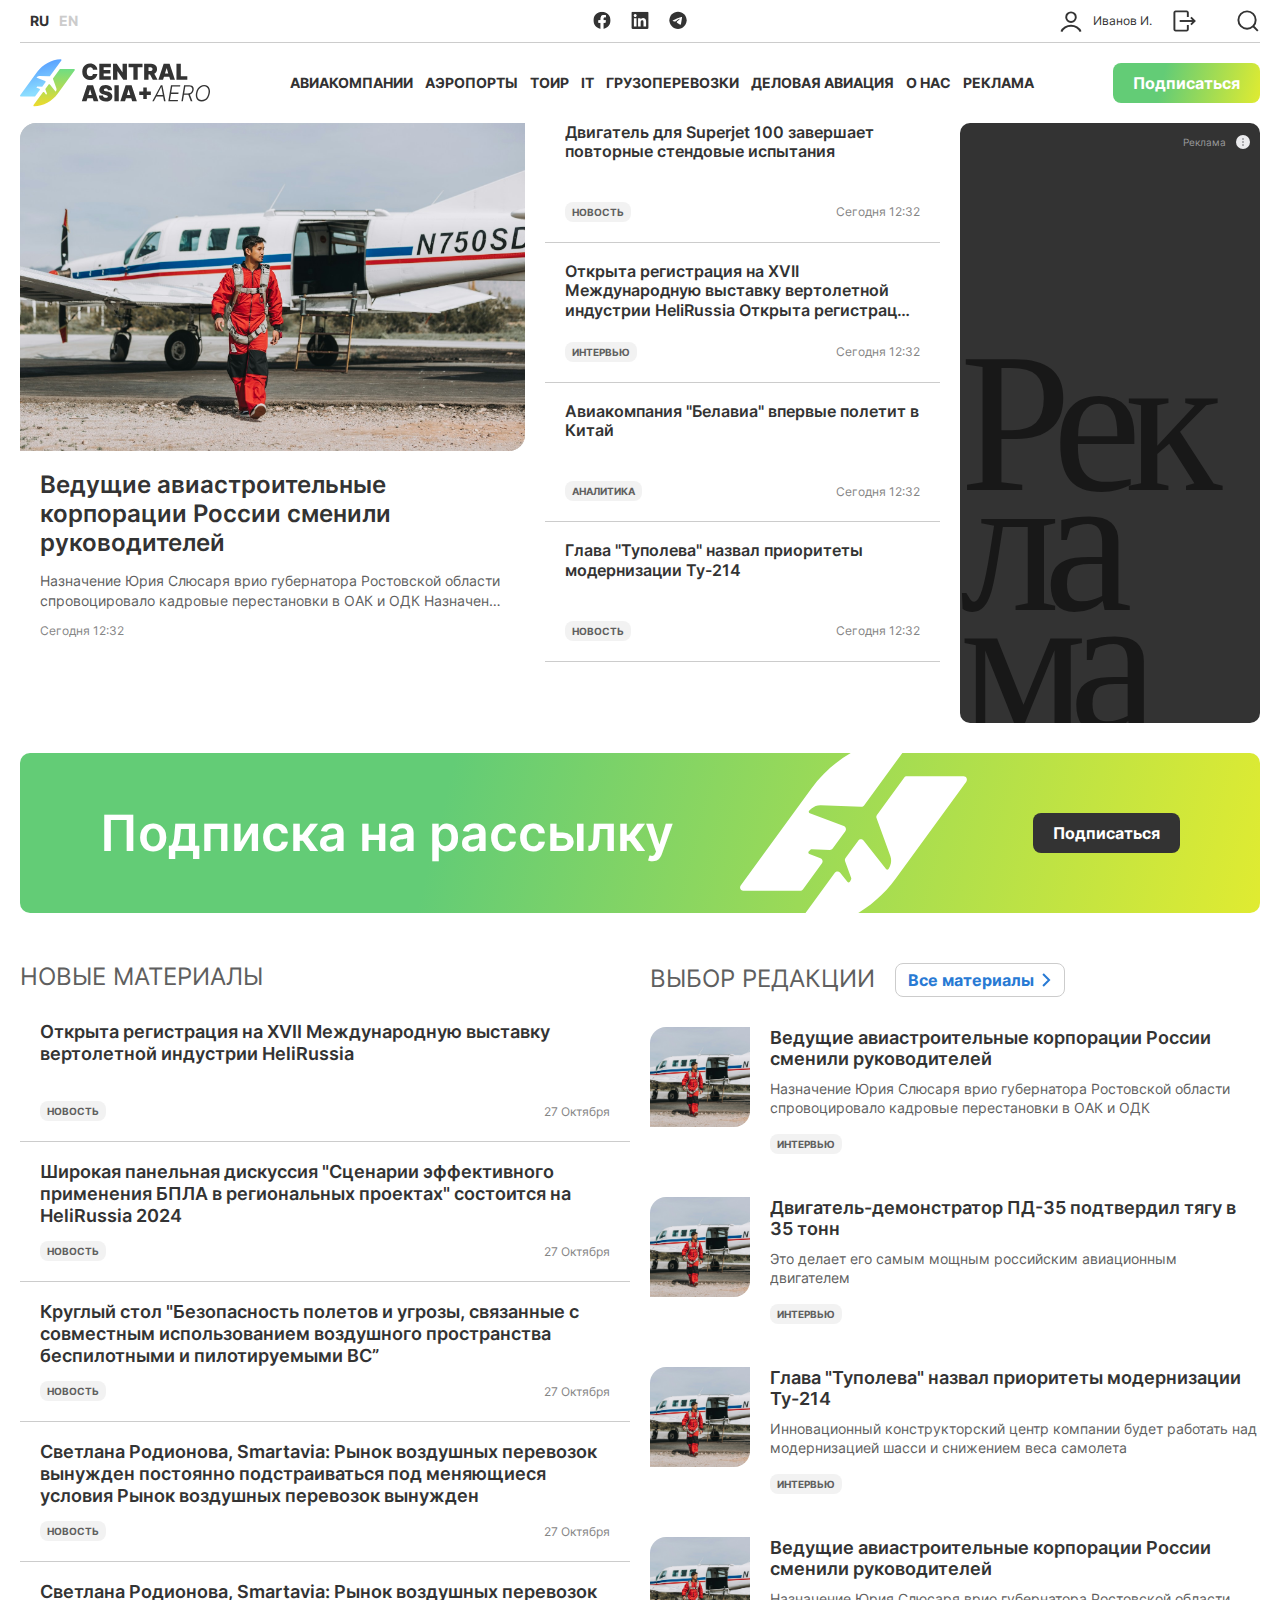
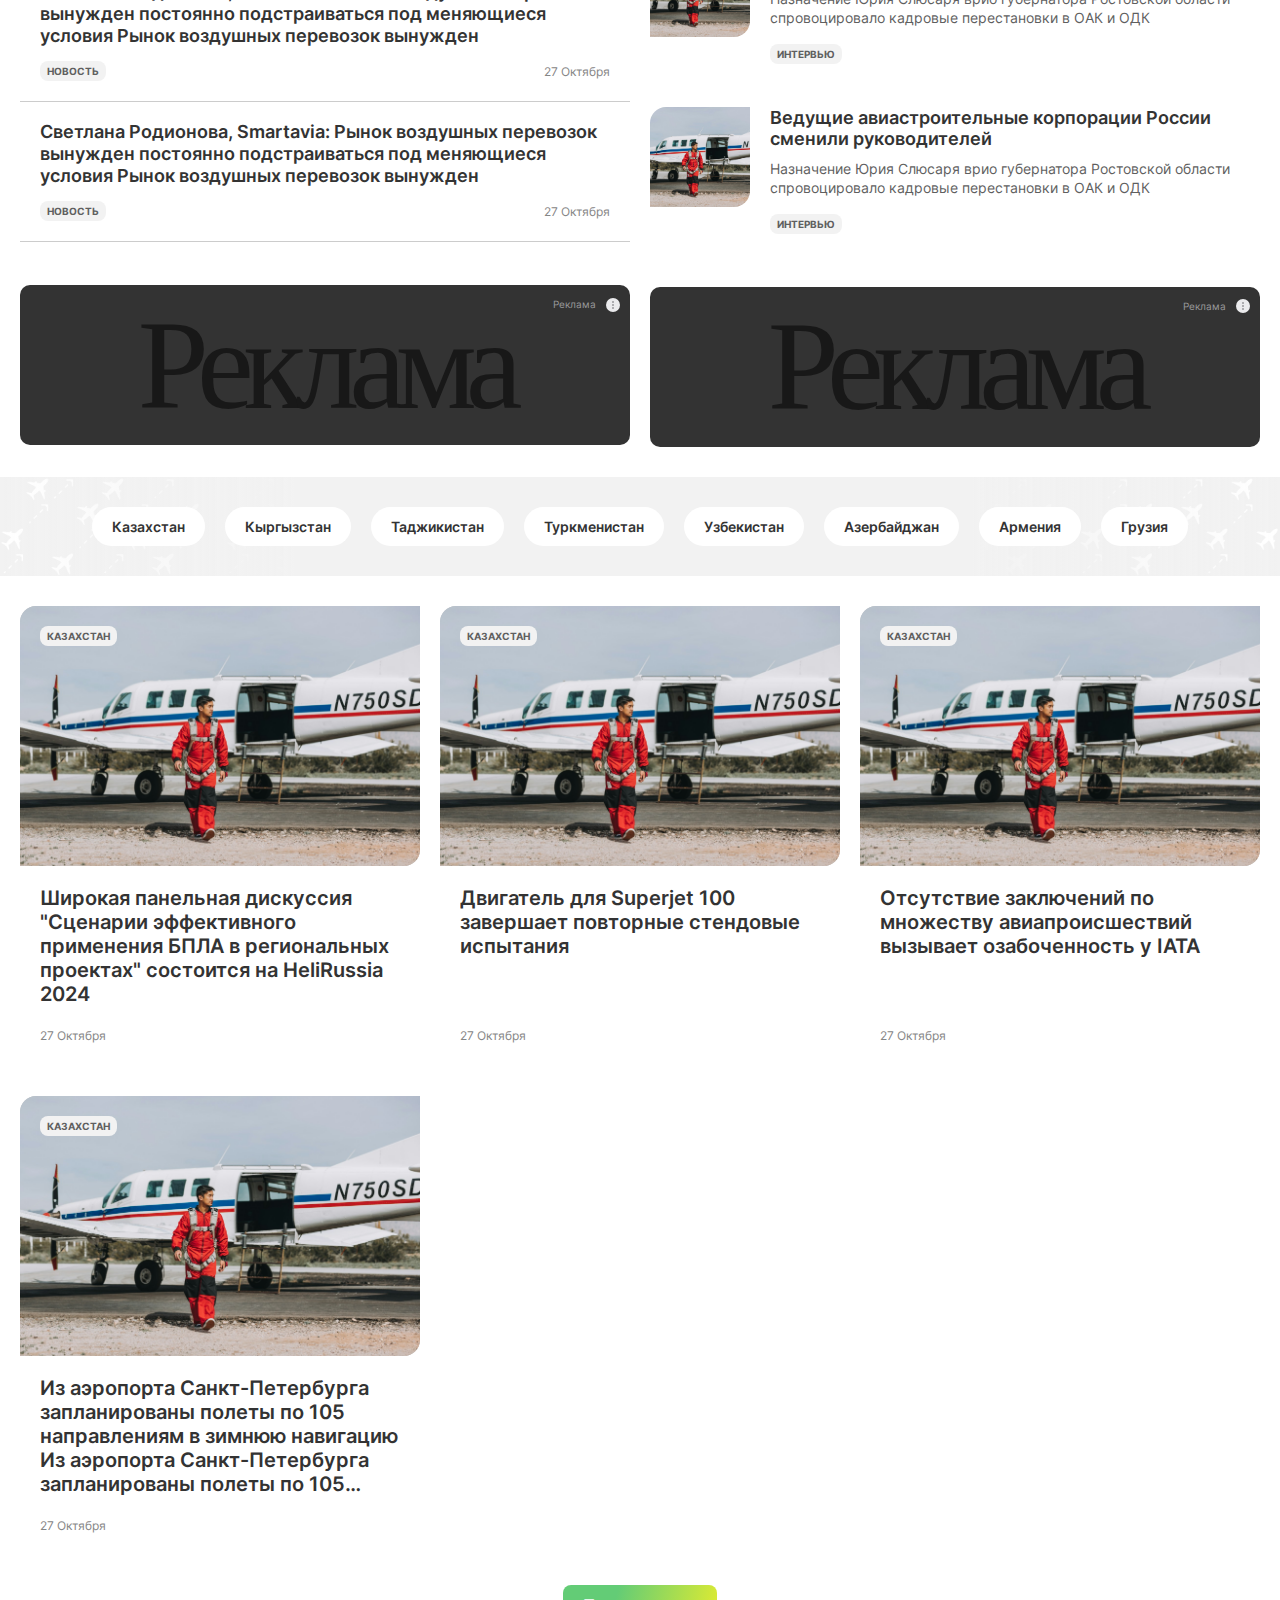
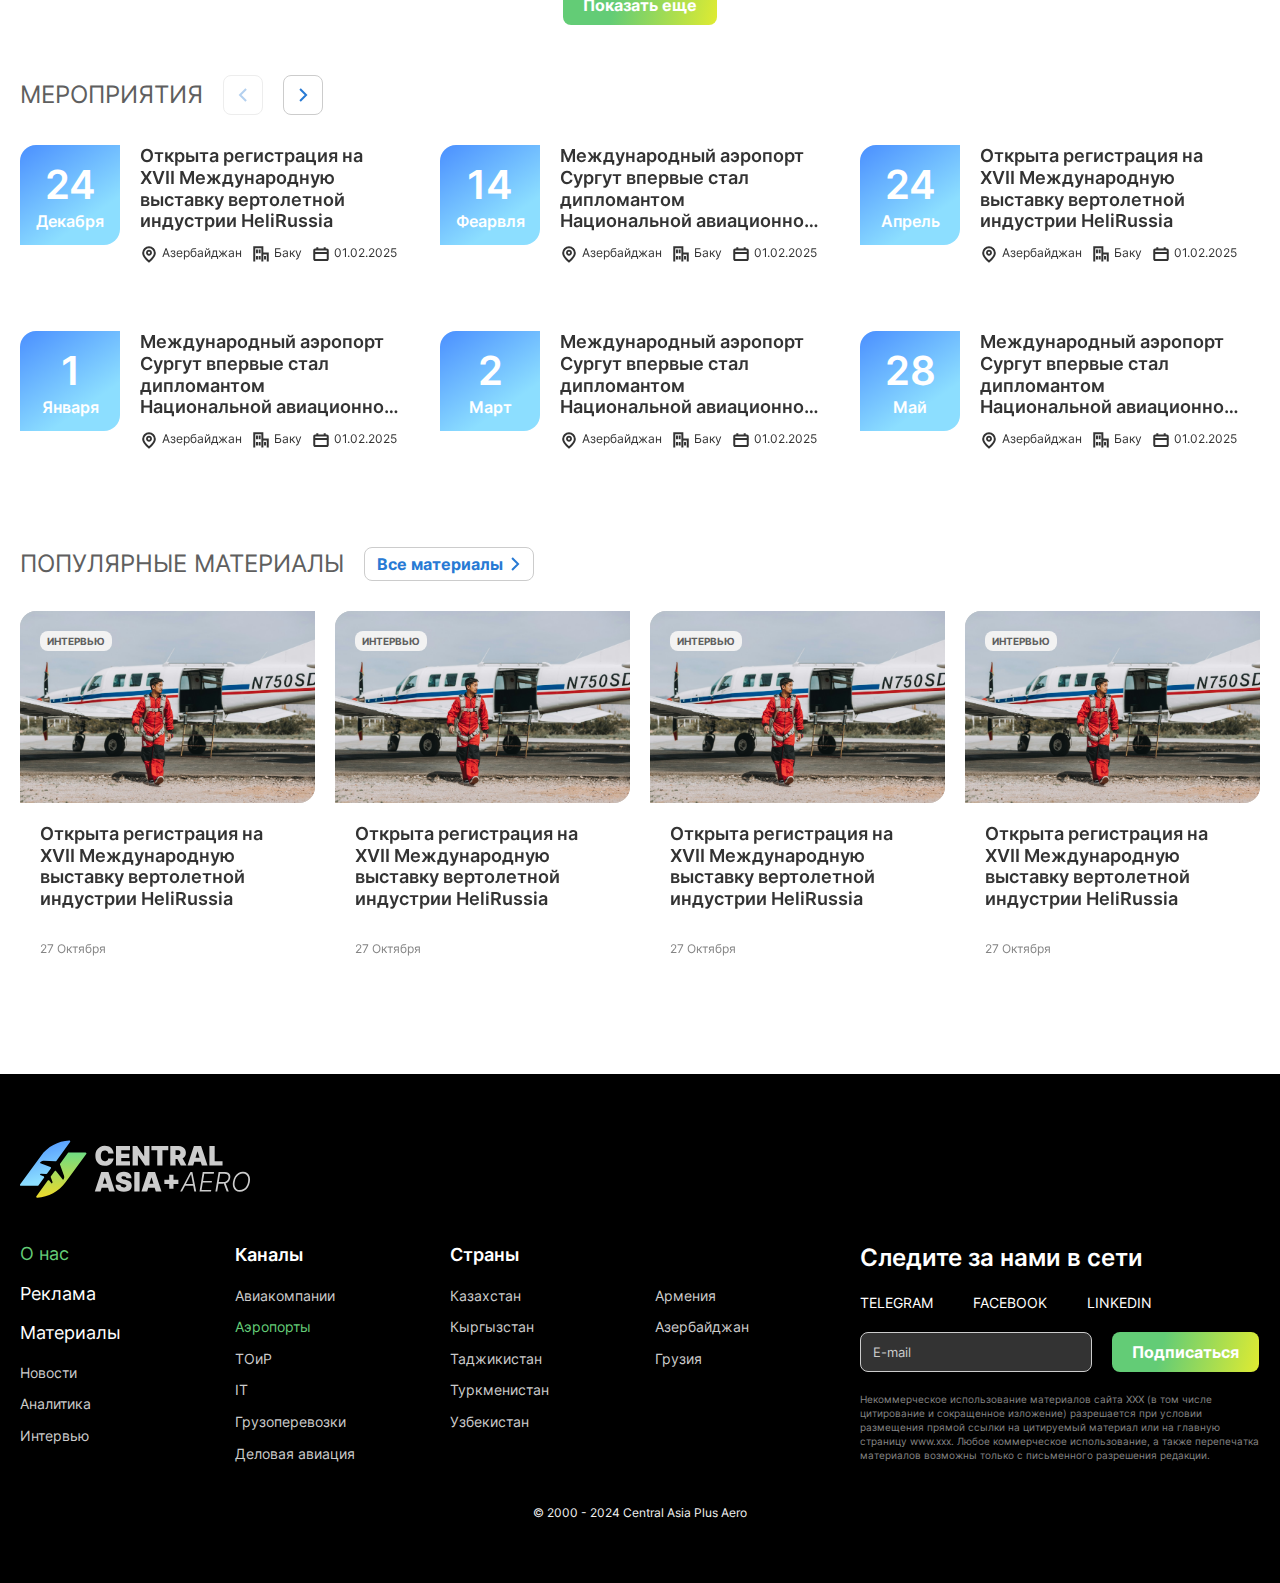
==== commit 80c2716b: "верстка" ====
--- a/index.html
+++ b/index.html
@@ -233,7 +233,6 @@
                             <!-- news_item используется так же в секции с новостями, меняется только заголовок, h4,h5,h6.
                              Если нужна одна новость то берется только .news_item, если нужен список, то берется вся стурктура, включая .news_list-->
                             <a href="#" class="news_item">
-                                <div class="label">Главная новость</div>
                                 <div class="img">
                                     <img src="imgs/img_1.jpeg" alt="" />
                                 </div>
--- a/css/common.css
+++ b/css/common.css
@@ -449,7 +449,6 @@
   gap: 10px;
   font-size: 12px;
 }
-
 .social_list {
   display: flex;
   align-items: center;
@@ -1327,22 +1326,29 @@
     margin-top: auto;
   }
 }
-.category_page {
-  display: flex;
-}
-.category_page .left {
+.materials_section {
+  display: none;
+}
+
+.category_block {
+  display: flex;
+}
+.category_block .left {
   width: calc(100% - 320px);
   margin-right: 20px;
   border-top: 1px solid #ccc;
   padding-top: 14px;
 }
-.category_page .right {
+.category_block .left .ad_block {
+  display: none;
+}
+.category_block .right {
   width: 300px;
 }
-.category_page .right .ad_block {
+.category_block .right .ad_block {
   margin-bottom: 20px;
 }
-.category_page .materials_list .item .title {
+.category_block .materials_list .item .title {
   font-size: 16px;
   height: 57.6px;
   margin-bottom: 22px;
@@ -1381,7 +1387,7 @@
   border: none;
   border-radius: 30px;
   background-color: #f2f2f2;
-  padding: 8px 20px 8px 52px;
+  padding: 8px 42px 8px 20px;
   font-size: 14px;
   line-height: 140%;
   color: #333333;
@@ -1389,7 +1395,7 @@
   -webkit-appearance: none;
   appearance: none;
   background-repeat: no-repeat;
-  background-position: center left 20px;
+  background-position: center right 10px;
   background-image: url("data:image/svg+xml;charset=UTF-8,%3csvg width='24' height='24' viewBox='0 0 24 24' fill='none' xmlns='http://www.w3.org/2000/svg'%3e%3cpath d='M18.0791 9L12.0791 15L6.0791 9' stroke='%23858585' stroke-width='2'/%3e%3c/svg%3e ");
 }
 
@@ -1400,13 +1406,13 @@
   height: 100%;
   background-color: #f2f2f2;
   border-radius: 30px;
-  border: none;
+  border: 1px solid transparent;
 }
 .select2-container .select2-selection--single .select2-selection__arrow {
   height: 100%;
   position: absolute;
   top: 0;
-  left: 0;
+  right: 0;
   width: 24px;
 }
 .select2-container .select2-selection--single .select2-selection__arrow b {
@@ -1417,7 +1423,7 @@
   display: block;
   position: absolute;
   top: 6px;
-  left: 20px;
+  right: 10px;
   width: 24px;
   height: 24px;
   background-repeat: no-repeat;
@@ -1430,7 +1436,7 @@
   font-size: 14px;
   line-height: 140%;
   color: #333333;
-  padding: 8px 20px 8px 52px;
+  padding: 8px 42px 8px 20px;
   height: 100%;
   display: flex;
   align-items: center;
@@ -1440,6 +1446,8 @@
 .select2-container--default.select2-container--open.select2-container--below .select2-selection--single {
   border-bottom-left-radius: 30px;
   border-bottom-right-radius: 30px;
+  border-color: #64cc77;
+  background: #fff;
 }
 .select2-container--default.select2-container--open.select2-container--below .select2-selection--single .select2-selection__arrow:after {
   transform: rotate(180deg);
@@ -1454,19 +1462,22 @@
 }
 
 .select2-container--open .select2-dropdown--below {
-  top: 11px;
+  top: 6px;
 }
 
 .select2-dropdown {
+  width: 182px !important;
   background: #f2f2f2;
   border: none;
   overflow: hidden;
+  box-shadow: 0px 4px 14px 0px rgba(75, 80, 72, 0.4);
+  border-radius: 8px;
 }
 .select2-dropdown.select2-dropdown--below {
-  border-radius: 20px;
+  border-radius: 8px;
 }
 .select2-dropdown.select2-dropdown--above {
-  border-radius: 20px;
+  border-radius: 8px;
 }
 
 .select2-results__options {
@@ -1474,14 +1485,31 @@
 }
 
 .select2-results__option {
-  padding: 8px 20px;
+  padding: 5px 10px;
   font-size: 14px;
-  line-height: 130%;
+  line-height: 140%;
   color: #333333;
   background: transparent;
 }
 .select2-results__option.select2-results__option--selected {
-  opacity: 0.8;
+  opacity: 1;
+  padding-right: 36px;
+  position: relative;
+  color: #64cc77 !important;
+  background: transparent !important;
+}
+.select2-results__option.select2-results__option--selected:after {
+  content: "";
+  display: block;
+  position: absolute;
+  top: 50%;
+  transform: translateY(-50%);
+  right: 10px;
+  width: 24px;
+  height: 24px;
+  background-repeat: no-repeat;
+  background-position: center;
+  background-image: url("data:image/svg+xml;charset=UTF-8,%3csvg width='24' height='24' viewBox='0 0 24 24' fill='none' xmlns='http://www.w3.org/2000/svg'%3e%3cpath d='M18.5649 6.28904L9.85374 15L5.43522 10.5814' stroke='%2364CC77' stroke-width='2'/%3e%3c/svg%3e ");
 }
 .select2-results__option.select2-results__option--highlighted {
   color: red;
@@ -1493,12 +1521,35 @@
 }
 
 .select2-container--default .select2-results__option--highlighted.select2-results__option--selectable {
-  background: #ccc;
-}
-
+  background: #64cc77;
+  background: #fff;
+}
+
+.select2-container--default .select2-results > .select2-results__options {
+  max-height: 300px;
+}
+
+@media screen and (max-width: 440px) {
+  .select2-dropdown {
+    top: initial !important;
+    position: fixed;
+    bottom: 0;
+    left: 0;
+    width: 100% !important;
+    height: calc(100% - 190px);
+    border-radius: 18px 18px 0px 0px;
+    box-shadow: 0px 0px 14px 0px rgba(75, 80, 72, 0.4);
+  }
+  .select2-results__option {
+    padding: 9px 20px;
+  }
+  .select2-container--default .select2-results > .select2-results__options {
+    max-height: 100%;
+  }
+}
 .date_input_input {
   min-width: 230px;
-  max-width: 250px;
+  width: 100%;
   text-align: center;
   height: 36px;
   background: #f2f2f2;
@@ -1534,6 +1585,7 @@
   display: flex;
   align-items: center;
   justify-content: center;
+  width: 100%;
 }
 .date_input_block:after {
   pointer-events: none;
@@ -1636,4 +1688,336 @@
 }
 .mobile_menu .social_list {
   gap: 30px;
+}
+
+@media screen and (max-width: 1200px) {
+  .category_block .news_list .col {
+    width: 50%;
+  }
+}
+@media screen and (max-width: 992px) {
+  .category_block .left {
+    width: 100%;
+    margin-right: 0;
+  }
+  .category_block .left .ad_block {
+    display: flex;
+    height: 250px;
+    margin-bottom: 30px;
+    width: 100%;
+  }
+  .category_block .left .ad_block .text {
+    font-size: 110px;
+    font-style: normal;
+    font-weight: 400;
+    line-height: 60%;
+    letter-spacing: -8.8px;
+    margin: 0;
+    margin-top: auto;
+  }
+  .category_block .right {
+    display: none;
+  }
+  .materials_section {
+    display: block;
+  }
+}
+@media screen and (max-width: 576px) {
+  .category_block .news_list .col {
+    width: 100%;
+  }
+  .filters .form-select_wrapper {
+    width: calc(50% - 6px);
+  }
+  .filters .date_input {
+    width: 100%;
+  }
+  .category_title_wrapper {
+    flex-direction: column;
+    align-items: flex-start;
+  }
+  .info_text {
+    text-align: center;
+  }
+}
+.news_title {
+  max-width: 925px;
+  margin-bottom: 30px;
+  padding-left: 100px;
+}
+.news_title .title {
+  margin-bottom: 20px;
+}
+.news_title .subtitle {
+  color: #858585;
+  font-size: 24px;
+  font-weight: 600;
+  line-height: 120%;
+  margin-bottom: 20px;
+}
+.news_title .info {
+  display: flex;
+  flex-wrap: wrap;
+  align-items: center;
+  font-size: 16px;
+  line-height: 140%;
+  color: #858585;
+  gap: 20px;
+}
+
+.news_block {
+  font-size: 18px;
+  line-height: 150%;
+  display: flex;
+}
+.news_block .left {
+  width: calc(100% - 320px);
+  margin-right: 20px;
+  padding-left: 100px;
+  padding-right: 100px;
+}
+.news_block .left > div:first-child {
+  margin-top: 0;
+}
+.news_block .left > div:last-child {
+  margin-bottom: 0;
+}
+.news_block .left p {
+  margin: 30px 0;
+}
+.news_block .left h2 {
+  font-size: 30px;
+  line-height: 120%;
+}
+.news_block .left h3 {
+  font-size: 24px;
+  line-height: 120%;
+}
+.news_block .left h4 {
+  font-size: 20px;
+  line-height: 120%;
+}
+.news_block .left h2,
+.news_block .left h3,
+.news_block .left h4 {
+  margin: 30px 0;
+}
+.news_block .left ol {
+  list-style-type: none;
+  counter-reset: num;
+  margin: 30px 0;
+  padding: 0;
+}
+.news_block .left ol li {
+  position: relative;
+  padding-left: 34px;
+}
+.news_block .left ol li:not(:last-child) {
+  margin-bottom: 20px;
+}
+.news_block .left ol li:before {
+  content: counter(num);
+  counter-increment: num;
+  display: inline-block;
+  position: absolute;
+  top: 0px;
+  left: 0;
+  width: 24px;
+  height: 24px;
+  border-radius: 100%;
+  background: #64cc77;
+  display: flex;
+  align-items: center;
+  justify-content: center;
+  text-align: center;
+  font-size: 20px;
+  font-style: normal;
+  font-weight: 600;
+  line-height: 120%;
+  color: #fff;
+}
+.news_block .left ul {
+  margin: 30px 0;
+  padding: 0;
+}
+.news_block .left ul li {
+  padding-left: 34px;
+  position: relative;
+}
+.news_block .left ul li:not(:last-child) {
+  margin-bottom: 20px;
+}
+.news_block .left ul li:before {
+  content: "";
+  display: block;
+  position: absolute;
+  top: 8px;
+  left: 8px;
+  width: 8px;
+  height: 8px;
+  border-radius: 100%;
+  background: #64cc77;
+}
+.news_block .left blockquote {
+  font-size: 20px;
+  font-weight: 600;
+  line-height: 120%;
+  padding: 40px 50px;
+  border-radius: 16px 0px;
+  background: #f2f2f2;
+  margin: 30px 0;
+}
+.news_block .left blockquote .author {
+  font-size: 16px;
+  font-weight: 600;
+  line-height: 110%;
+  margin-top: 30px;
+  position: relative;
+  padding: 9.5px 0;
+}
+.news_block .left blockquote .author:after {
+  content: "";
+  display: block;
+  position: absolute;
+  top: 0;
+  right: 0;
+  width: 31.999px;
+  height: 36.494px;
+  background-repeat: no-repeat;
+  background-position: center;
+  background-image: url("data:image/svg+xml;charset=UTF-8,%3csvg width='32' height='37' viewBox='0 0 32 37' fill='none' xmlns='http://www.w3.org/2000/svg'%3e%3cpath fill-rule='evenodd' clip-rule='evenodd' d='M1.00146 0C0.44918 0 0.00146484 0.447716 0.00146484 1V35.4944C0.00146484 36.0467 0.44918 36.4944 1.00146 36.4944H6.45829C6.9142 36.4944 7.31239 36.1861 7.42648 35.7447L9.24627 28.7036C11.1475 21.3476 12.1096 13.7804 12.1096 6.18264V1C12.1096 0.447715 11.6619 0 11.1096 0H1.00146ZM20.8921 0C20.3398 0 19.8921 0.447716 19.8921 1V35.4944C19.8921 36.0467 20.3398 36.4944 20.8921 36.4944H26.3489C26.8048 36.4944 27.203 36.1861 27.3171 35.7447L29.1369 28.7036C31.0381 21.3476 32.0002 13.7804 32.0002 6.18264V1C32.0002 0.447715 31.5525 0 31.0002 0H20.8921Z' fill='%2364CC77'/%3e%3c/svg%3e ");
+}
+.news_block .left .images {
+  margin: 30px 0;
+}
+.news_block .left .images .img {
+  border-radius: 16px 0px;
+  overflow: hidden;
+}
+.news_block .left .images .img img {
+  width: 100%;
+  -o-object-fit: cover;
+     object-fit: cover;
+}
+.news_block .left .images .text {
+  margin-top: 10px;
+  color: #858585;
+  font-size: 16px;
+  line-height: 140%;
+}
+.news_block .left .footnote {
+  padding: 40px 50px;
+  font-size: 20px;
+  font-weight: 600;
+  line-height: 120%;
+  border-radius: 16px 0px;
+  border-left: 4px solid #64cc77;
+  background: #f2f2f2;
+  margin: 30px 0;
+}
+.news_block .right {
+  width: 300px;
+}
+
+.remark_block {
+  margin: 30px 0;
+}
+.remark_block .text {
+  position: relative;
+  display: flex;
+  align-items: center;
+  margin-bottom: 8px;
+  padding: 10px 0;
+}
+.remark_block .text span {
+  white-space: nowrap;
+  color: #858585;
+  background: #fff;
+  padding-right: 10px;
+  display: block;
+  font-size: 14px;
+  line-height: 140%;
+  font-weight: 400;
+}
+.remark_block .text:after {
+  content: "";
+  display: block;
+  position: relative;
+  top: 50%;
+  left: 0;
+  bottom: 0;
+  right: 0;
+  width: 100%;
+  height: 1px;
+  background: #ddd;
+}
+
+.remark_list {
+  display: flex;
+  flex-wrap: wrap;
+  align-items: center;
+  gap: 5px;
+}
+.remark_list .item {
+  color: #5f5f5f;
+  font-size: 10px;
+  font-weight: 700;
+  line-height: 140%;
+  text-transform: uppercase;
+  padding: 3px 7px;
+  border-radius: 8px;
+  background: #f2f2f2;
+  width: -moz-fit-content;
+  width: fit-content;
+}
+
+.subscribe_block {
+  border-radius: 16px 0px;
+  background: #f2f2f2;
+  padding: 40px 100px;
+  margin-left: -100px;
+  margin-right: -100px;
+}
+.subscribe_block .title {
+  text-align: center;
+  margin: 0 0 20px;
+}
+
+.subscribe_list {
+  display: flex;
+  flex-wrap: wrap;
+  align-items: center;
+  justify-content: center;
+  gap: 20px;
+}
+.subscribe_list .item {
+  display: flex;
+  align-items: center;
+  justify-content: center;
+  padding: 6px 10px 6px 20px;
+  font-size: 14px;
+  line-height: 140%;
+  gap: 12px;
+  border-radius: 100px;
+  background: #fff;
+}
+
+.share_list {
+  display: flex;
+  align-items: center;
+  flex-wrap: wrap;
+}
+.share_list .item {
+  display: flex;
+  align-items: center;
+  justify-content: center;
+  width: 40px;
+  height: 40px;
+  flex: 0 0 auto;
+}
+.share_list .item:not(:last-child) {
+  border-right: 1px solid #ccc;
+}
+.share_list .item svg {
+  fill: #333333;
 }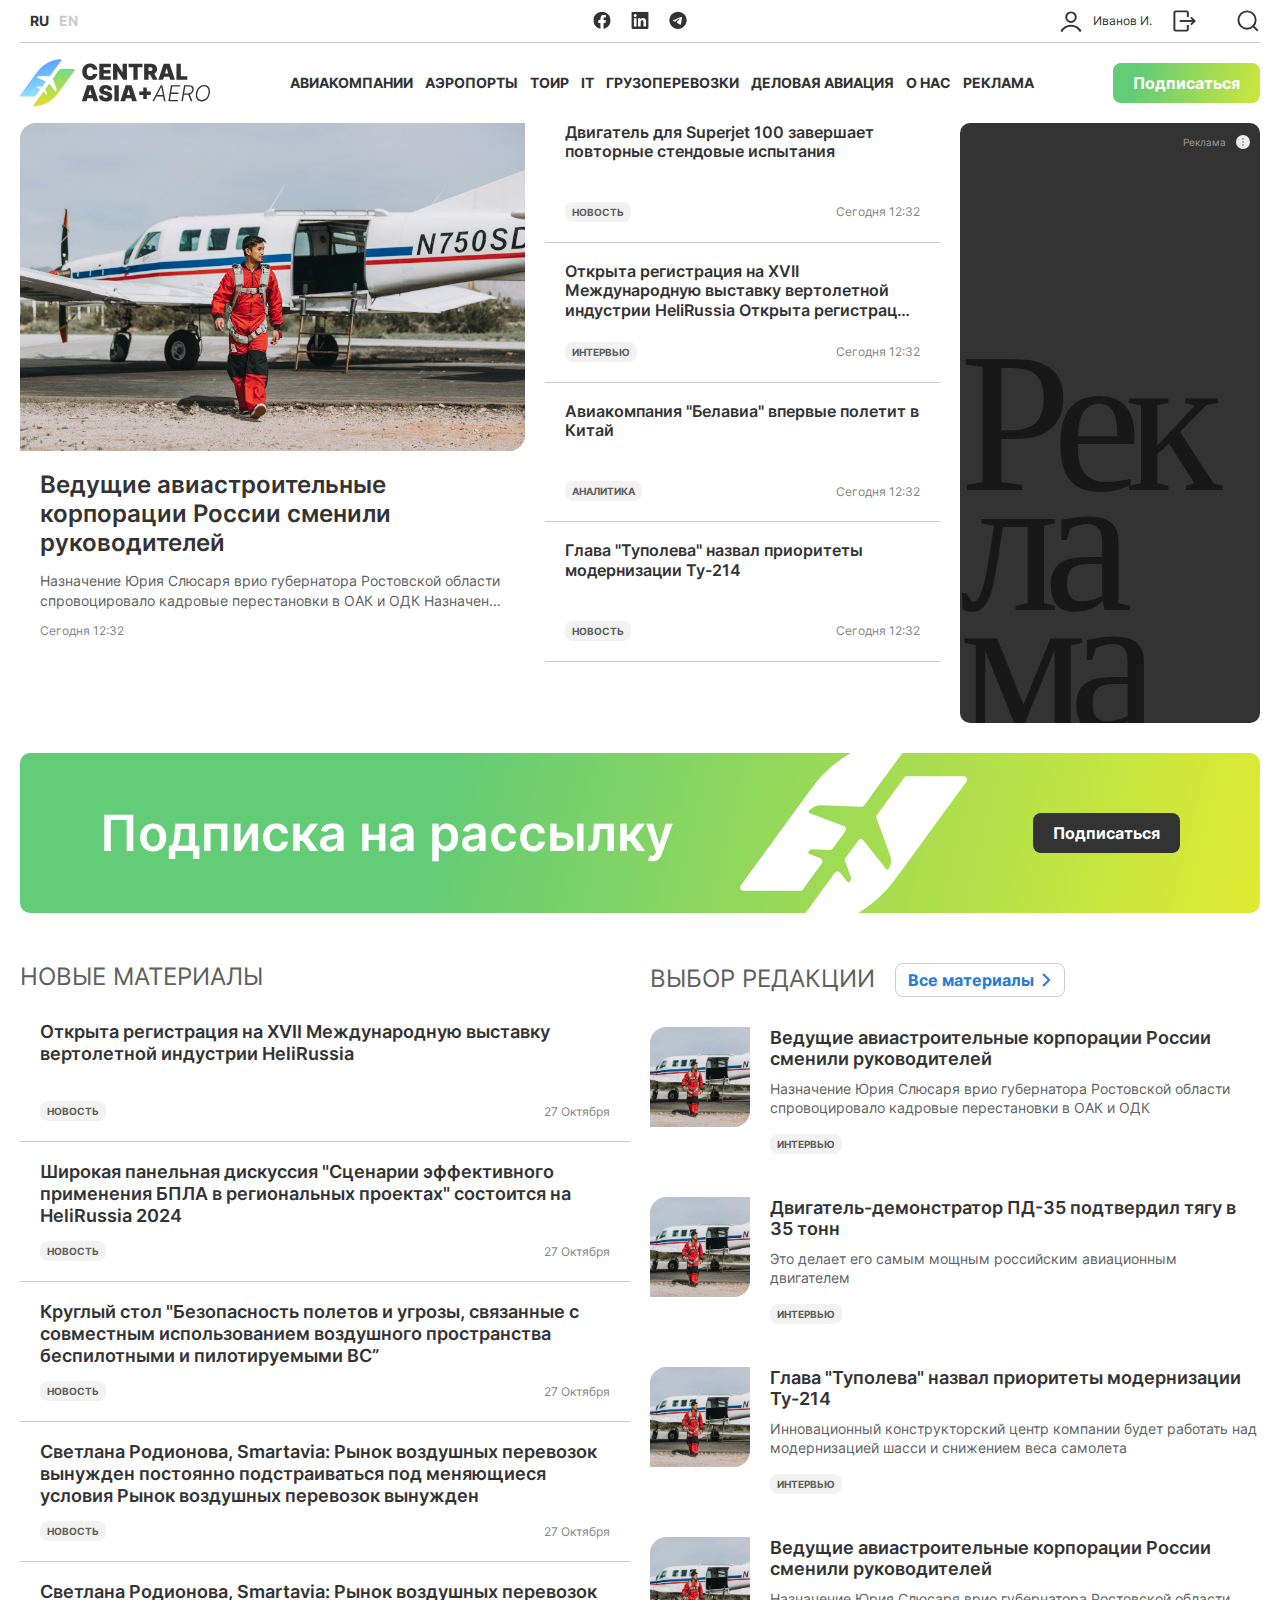
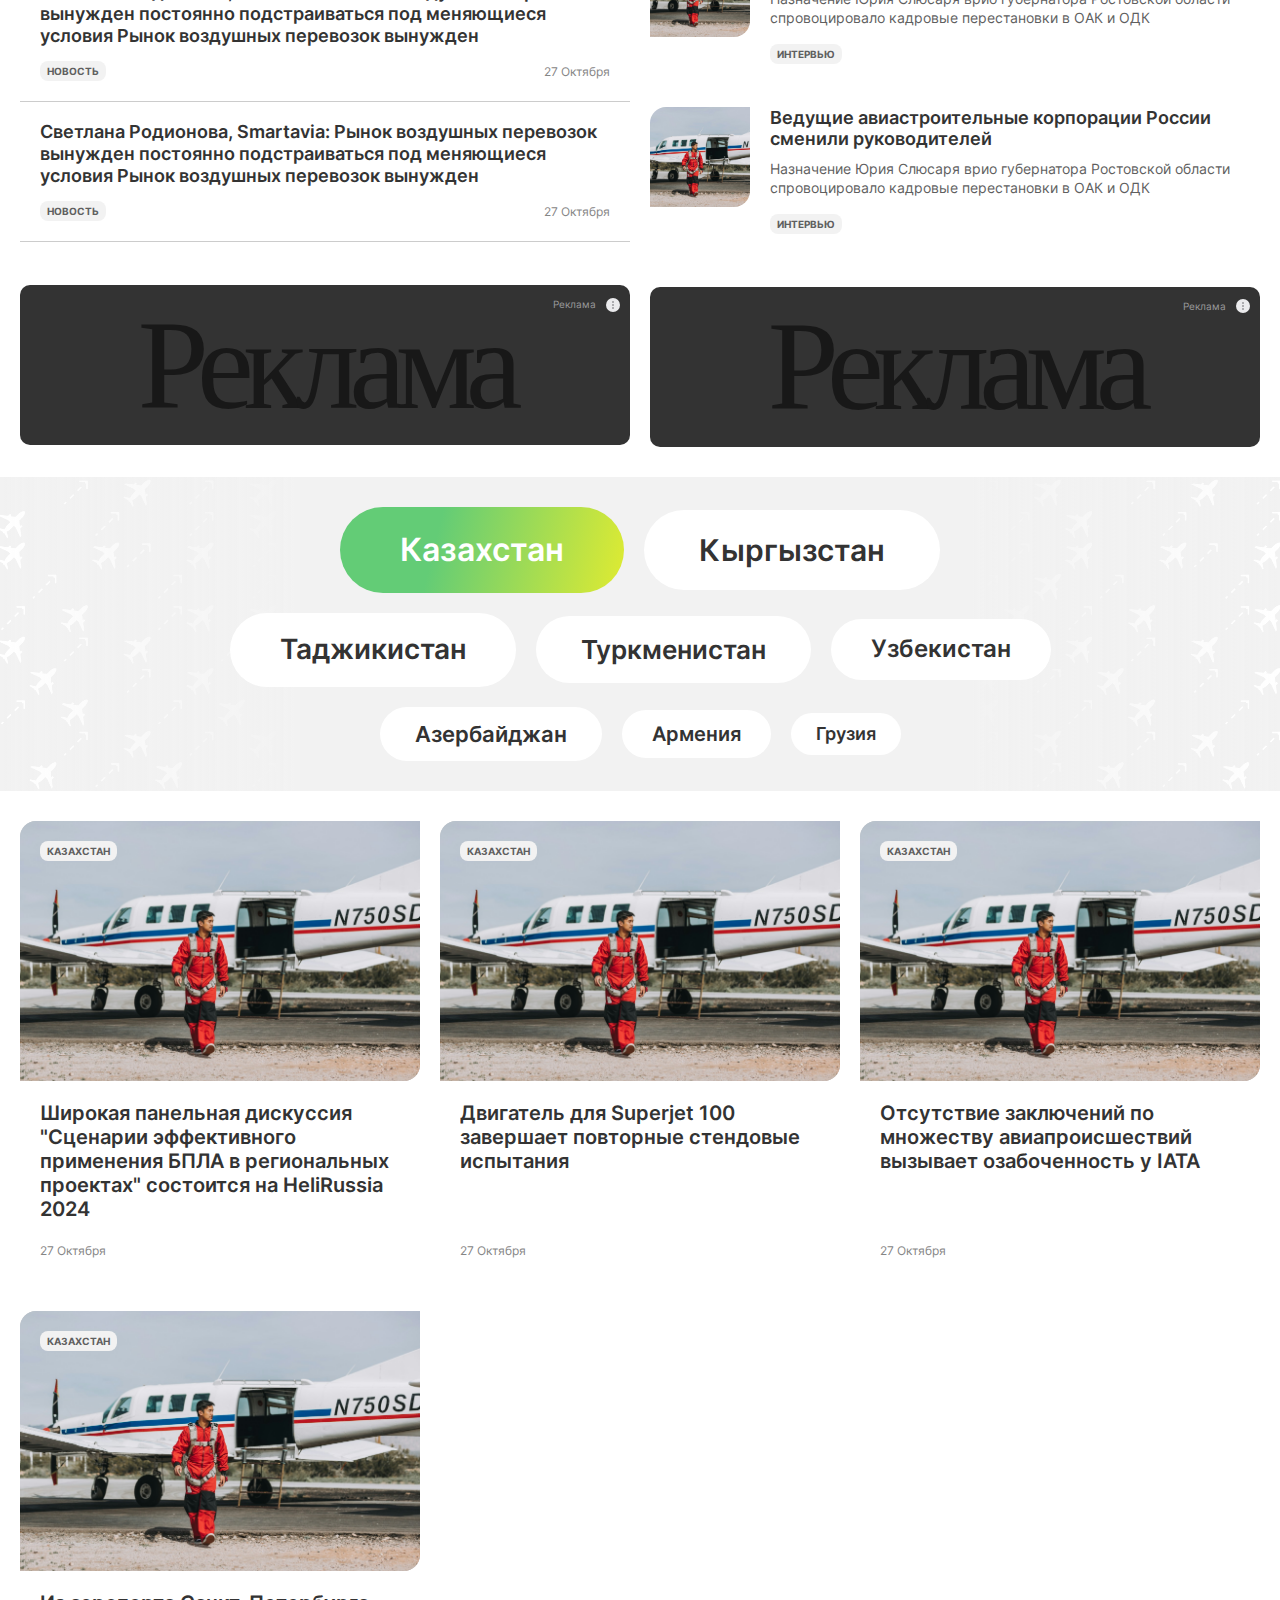
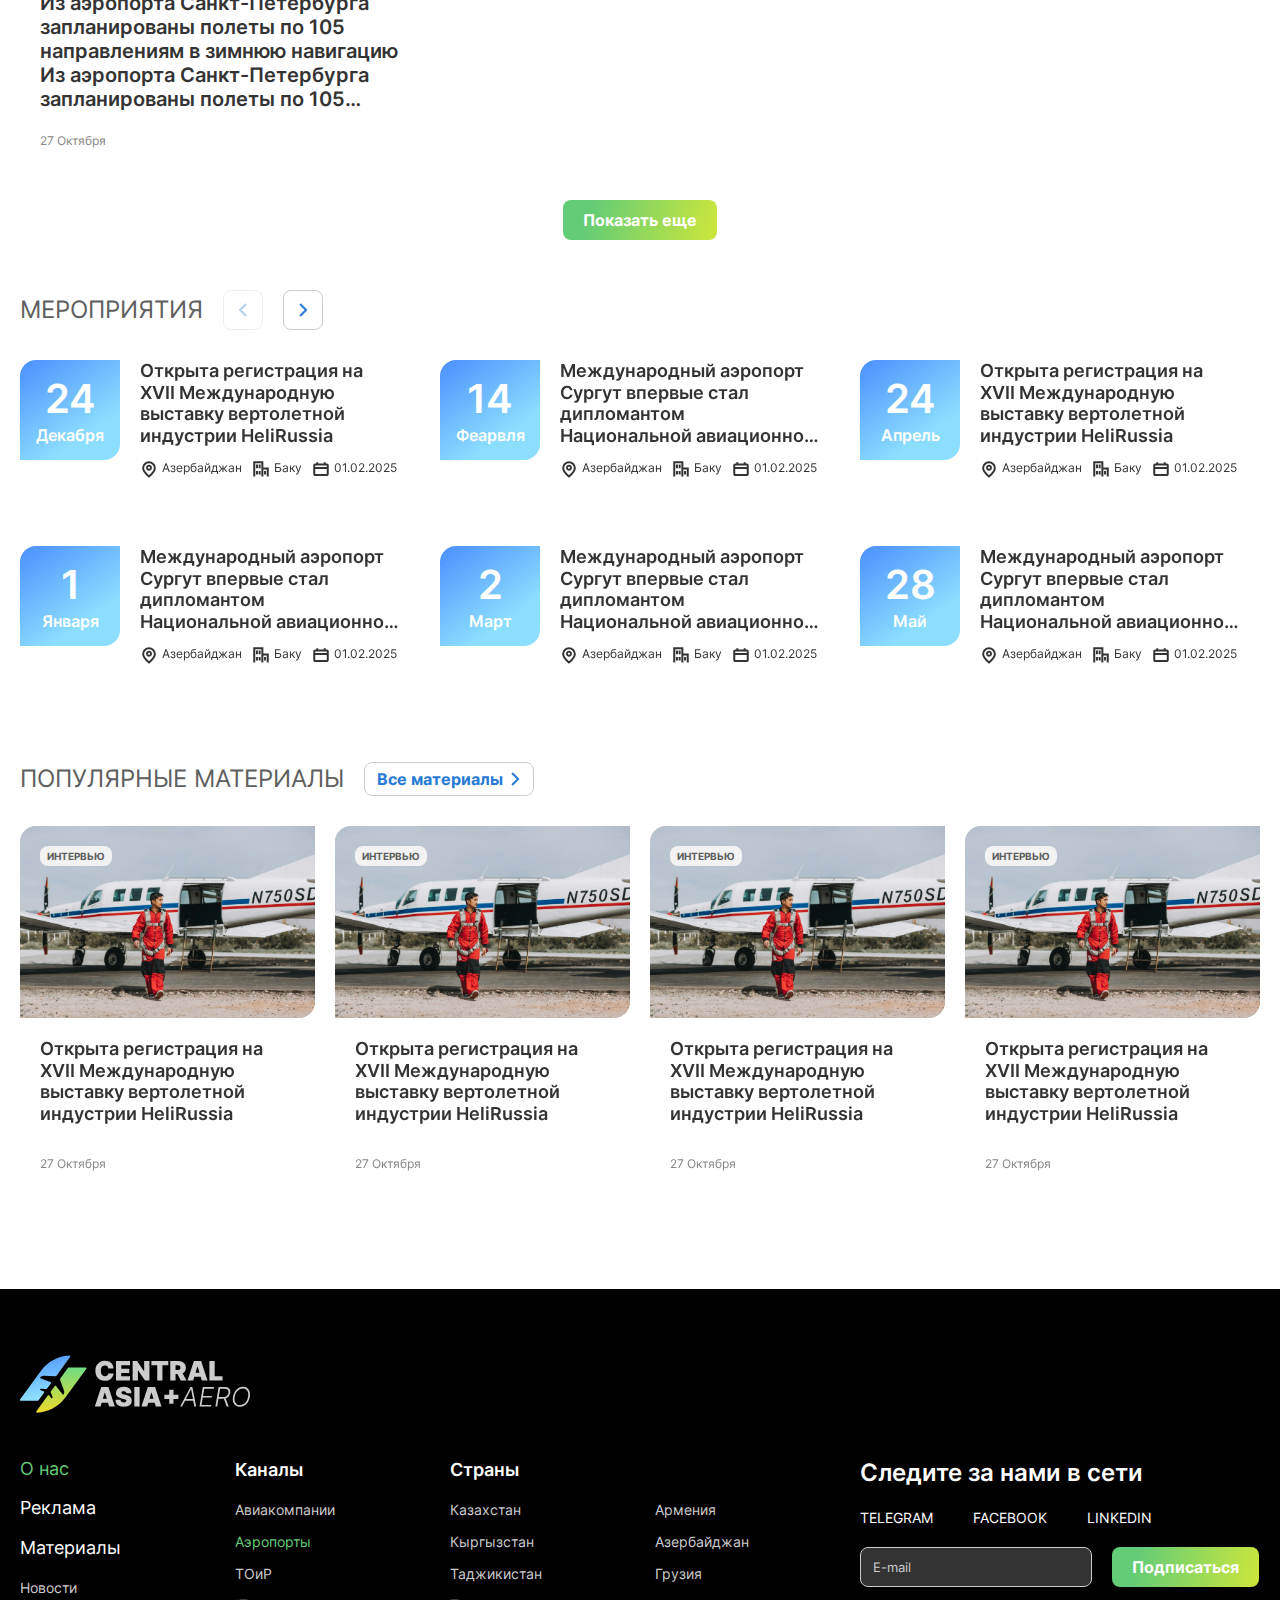
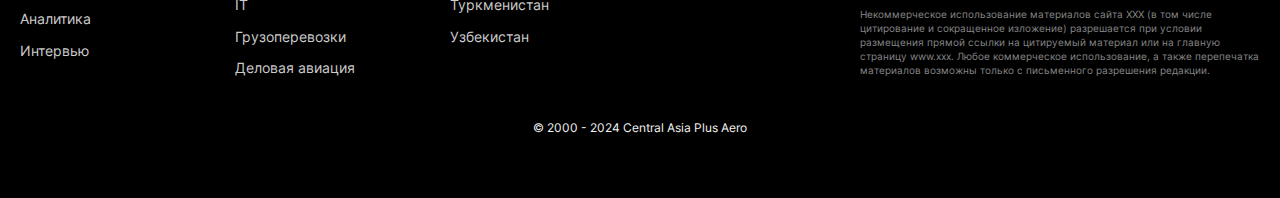
==== commit 2d6be323: "верстка" ====
--- a/index.html
+++ b/index.html
@@ -73,7 +73,7 @@
                     <div class="head_info">
                         <div class="login_block">
                             <a href="#" class="item">
-                                <svg class="fill_none w24">
+                                <svg class="fill_none w24 stroke_black">
                                     <use
                                         xlink:href="imgs/sprite.symbol.svg#user"
                                     ></use>
@@ -81,7 +81,7 @@
                                 Иванов И.
                             </a>
                             <a href="#" class="item">
-                                <svg class="fill_none w24">
+                                <svg class="fill_none w24 stroke_black">
                                     <use
                                         xlink:href="imgs/sprite.symbol.svg#entry"
                                     ></use>
@@ -89,7 +89,7 @@
                             </a>
                         </div>
                         <a href="#" class="item search_btn">
-                            <svg class="fill_none w24">
+                            <svg class="fill_none w24 stroke_black">
                                 <use
                                     xlink:href="imgs/sprite.symbol.svg#search"
                                 ></use>
@@ -140,7 +140,7 @@
                     <img src="imgs/logo.svg" alt="" />
                 </a>
                 <a href="#" class="search_btn">
-                    <svg class="fill_none w24">
+                    <svg class="fill_none w24 stroke_black">
                         <use xlink:href="imgs/sprite.symbol.svg#search"></use>
                     </svg>
                 </a>
@@ -184,7 +184,7 @@
                 <div class="bottom_block">
                     <div class="login_block">
                         <a href="#" class="item">
-                            <svg class="fill_none w24">
+                            <svg class="fill_none w24 stroke_black">
                                 <use
                                     xlink:href="imgs/sprite.symbol.svg#user"
                                 ></use>
@@ -192,7 +192,7 @@
                             Иванов И.
                         </a>
                         <a href="#" class="item">
-                            <svg class="fill_none w24">
+                            <svg class="fill_none w24 stroke_black">
                                 <use
                                     xlink:href="imgs/sprite.symbol.svg#entry"
                                 ></use>
@@ -623,14 +623,29 @@
                 <div class="cloud_section bg_img">
                     <div class="container">
                         <div class="cloud_block">
-                            <a href="#" class="item active">Казахстан</a>
-                            <a href="#" class="item">Кыргызстан</a>
-                            <a href="#" class="item">Таджикистан</a>
-                            <a href="#" class="item">Туркменистан</a>
-                            <a href="#" class="item">Узбекистан</a>
-                            <a href="#" class="item">Азербайджан</a>
-                            <a href="#" class="item">Армения</a>
-                            <a href="#" class="item">Грузия</a>
+                            <!-- Думаю можно сделать чтобы с сервера приходила цифра от 1 до 8 (8 стран насчитала) и по этим цифрам я будут прописывать размеры
+1 это  малое количество статей - кнопка самая маленькая
+8 это самое максимальное -кнопка самая большая -->
+                            <a href="#" class="item active" data-size="8"
+                                >Казахстан</a
+                            >
+                            <a href="#" class="item" data-size="7"
+                                >Кыргызстан</a
+                            >
+                            <a href="#" class="item" data-size="6"
+                                >Таджикистан</a
+                            >
+                            <a href="#" class="item" data-size="5"
+                                >Туркменистан</a
+                            >
+                            <a href="#" class="item" data-size="4"
+                                >Узбекистан</a
+                            >
+                            <a href="#" class="item" data-size="3"
+                                >Азербайджан</a
+                            >
+                            <a href="#" class="item" data-size="2">Армения</a>
+                            <a href="#" class="item" data-size="1">Грузия</a>
                         </div>
                     </div>
                 </div>
@@ -722,7 +737,7 @@
                     <div class="swiper events_slider">
                         <div class="swiper-wrapper">
                             <div class="swiper-slide">
-                                <div class="item">
+                                <a href="#" class="item">
                                     <div class="date">
                                         <span>24</span>
                                         Декабря
@@ -760,10 +775,10 @@
                                             </li>
                                         </ul>
                                     </div>
-                                </div>
+                                </a>
                             </div>
                             <div class="swiper-slide">
-                                <div class="item">
+                                <a href="#" class="item">
                                     <div class="date">
                                         <span>1</span>
                                         Января
@@ -802,10 +817,10 @@
                                             </li>
                                         </ul>
                                     </div>
-                                </div>
+                                </a>
                             </div>
                             <div class="swiper-slide">
-                                <div class="item">
+                                <a href="#" class="item">
                                     <div class="date">
                                         <span>14</span>
                                         Феарвля
@@ -844,10 +859,10 @@
                                             </li>
                                         </ul>
                                     </div>
-                                </div>
+                                </a>
                             </div>
                             <div class="swiper-slide">
-                                <div class="item">
+                                <a href="#" class="item">
                                     <div class="date">
                                         <span>2</span>
                                         Март
@@ -886,10 +901,10 @@
                                             </li>
                                         </ul>
                                     </div>
-                                </div>
+                                </a>
                             </div>
                             <div class="swiper-slide">
-                                <div class="item">
+                                <a href="#" class="item">
                                     <div class="date">
                                         <span>24</span>
                                         Апрель
@@ -927,10 +942,10 @@
                                             </li>
                                         </ul>
                                     </div>
-                                </div>
+                                </a>
                             </div>
                             <div class="swiper-slide">
-                                <div class="item">
+                                <a href="#" class="item">
                                     <div class="date">
                                         <span>28</span>
                                         Май
@@ -969,10 +984,10 @@
                                             </li>
                                         </ul>
                                     </div>
-                                </div>
+                                </a>
                             </div>
                             <div class="swiper-slide">
-                                <div class="item">
+                                <a href="#" class="item">
                                     <div class="date">
                                         <span>1</span>
                                         Июня
@@ -1011,10 +1026,10 @@
                                             </li>
                                         </ul>
                                     </div>
-                                </div>
+                                </a>
                             </div>
                             <div class="swiper-slide">
-                                <div class="item">
+                                <a href="#" class="item">
                                     <div class="date">
                                         <span>24</span>
                                         Июля
@@ -1053,7 +1068,7 @@
                                             </li>
                                         </ul>
                                     </div>
-                                </div>
+                                </a>
                             </div>
                         </div>
                         <div class="swiper-pagination"></div>
--- a/css/common.css
+++ b/css/common.css
@@ -152,7 +152,7 @@
 }
 @media screen and (min-width: 1200px) {
   .container {
-    max-width: 1304px;
+    max-width: 1280px;
   }
 }
 .text-center {
@@ -175,6 +175,11 @@
   background: linear-gradient(104deg, #63cc76 34.05%, #ebee2b 105.95%);
   width: -moz-fit-content;
   width: fit-content;
+  background-position: 70%;
+  background-size: 150%;
+}
+.btn:hover {
+  background-position: 100%;
 }
 
 .btn_black {
@@ -186,6 +191,12 @@
   background: transparent;
   padding: 4px 6px 4px 12px;
   border: 1px solid #ccc;
+}
+.btn_arrow:hover {
+  border-color: #287ad4;
+}
+.btn_arrow:hover svg {
+  transform: translateX(5px);
 }
 
 .btn_wrapper {
@@ -293,12 +304,17 @@
   top: initial;
   width: 40px;
   height: 40px;
+  transition: all 0.3s ease;
 }
 .arrows .swiper-button-next:after,
 .arrows .swiper-button-prev:after {
   content: "";
   width: 24px;
   height: 24px;
+}
+.arrows .swiper-button-next:hover,
+.arrows .swiper-button-prev:hover {
+  border-color: #287ad4;
 }
 .arrows .swiper-button-next {
   right: initial;
@@ -419,6 +435,9 @@
 .language .item.active {
   color: #333333;
 }
+.language .item:hover:not(.active) {
+  color: #64cc77;
+}
 
 .head_info {
   display: flex;
@@ -436,6 +455,9 @@
 .search_btn {
   display: flex;
 }
+.search_btn:hover .stroke_black {
+  stroke: #64cc77;
+}
 
 .login_block {
   display: flex;
@@ -449,11 +471,26 @@
   gap: 10px;
   font-size: 12px;
 }
+.login_block .item:hover .stroke_black {
+  stroke: #64cc77;
+}
+
 .social_list {
   display: flex;
   align-items: center;
   flex-wrap: wrap;
   gap: 20px;
+}
+.social_list .item {
+  display: flex;
+  align-items: center;
+  justify-content: center;
+}
+.social_list .item svg {
+  fill: #333333;
+}
+.social_list .item:hover svg {
+  fill: #64cc77;
 }
 
 .social_list_text {
@@ -465,6 +502,9 @@
 .social_list_text .item {
   text-transform: uppercase;
   color: #fff;
+}
+.social_list_text .item:hover {
+  color: #64cc77;
 }
 
 .menu ul {
@@ -475,6 +515,9 @@
   font-weight: 700;
   text-transform: uppercase;
   padding: 10px;
+}
+.menu .item:hover {
+  color: #64cc77;
 }
 
 .menu_btn {
@@ -653,6 +696,9 @@
   display: flex;
   flex-direction: column;
 }
+.materials_list .item:hover {
+  border-bottom-color: #858585;
+}
 .materials_list .item .title {
   margin-bottom: 14px;
   overflow: hidden;
@@ -711,23 +757,102 @@
 
 .cloud_section {
   position: relative;
-  padding: 30px;
-}
-.cloud_section .item {
-  border-radius: 20px;
+  padding: 30px 0;
+}
+
+.cloud_block {
+  display: flex;
+  flex-wrap: wrap;
+  align-items: center;
+  justify-content: center;
+  max-width: 857px;
+  margin-left: auto;
+  margin-right: auto;
+  gap: 20px;
+}
+.cloud_block .item {
   background: #fff;
   font-weight: 600;
-  padding: 10px 20px;
-}
-
-.cloud_block {
-  display: flex;
-  flex-wrap: wrap;
-  align-items: center;
-  justify-content: center;
-  gap: 20px;
-}
-
+  line-height: 120%;
+  border-radius: 100px;
+}
+.cloud_block .item:hover:not(.active) {
+  color: #64cc77;
+}
+.cloud_block .item.active {
+  color: #fff;
+  background: linear-gradient(104deg, #63cc76 34.05%, #ebee2b 105.95%), linear-gradient(102deg, #38a74d 21.39%, #baee2b 97.87%);
+}
+.cloud_block .item[data-size="8"] {
+  font-size: 32px;
+  padding: 24px 60px;
+}
+.cloud_block .item[data-size="7"] {
+  font-size: 30px;
+  padding: 22px 55px;
+}
+.cloud_block .item[data-size="6"] {
+  font-size: 28px;
+  padding: 20px 50px;
+}
+.cloud_block .item[data-size="5"] {
+  font-size: 26px;
+  padding: 18px 45px;
+}
+.cloud_block .item[data-size="4"] {
+  font-size: 24px;
+  padding: 16px 40px;
+}
+.cloud_block .item[data-size="3"] {
+  font-size: 22px;
+  padding: 14px 35px;
+}
+.cloud_block .item[data-size="2"] {
+  font-size: 20px;
+  padding: 12px 30px;
+}
+.cloud_block .item[data-size="1"] {
+  font-size: 18px;
+  padding: 10px 25px;
+}
+
+@media screen and (max-width: 720px) {
+  .cloud_block {
+    gap: 10px;
+  }
+  .cloud_block .item[data-size="8"] {
+    font-size: 16px;
+    padding: 12px 20px;
+  }
+  .cloud_block .item[data-size="7"] {
+    font-size: 15px;
+    padding: 11px 19px;
+  }
+  .cloud_block .item[data-size="6"] {
+    font-size: 14px;
+    padding: 10px 17.5px;
+  }
+  .cloud_block .item[data-size="5"] {
+    font-size: 13px;
+    padding: 9px 16px;
+  }
+  .cloud_block .item[data-size="4"] {
+    font-size: 12px;
+    padding: 8px 14.5px;
+  }
+  .cloud_block .item[data-size="3"] {
+    font-size: 11px;
+    padding: 7px 13px;
+  }
+  .cloud_block .item[data-size="2"] {
+    font-size: 10px;
+    padding: 6px 11.5px;
+  }
+  .cloud_block .item[data-size="1"] {
+    font-size: 9px;
+    padding: 5px 10px;
+  }
+}
 .bg_img {
   background: linear-gradient(90deg, rgba(242, 242, 242, 0) 0%, #f2f2f2 23%, #f2f2f2 76%, rgba(242, 242, 242, 0) 100%), url("../imgs/plane_bg.png") center/cover no-repeat, #f2f2f2;
 }
@@ -756,6 +881,9 @@
   position: relative;
   display: flex;
   flex-direction: column;
+}
+.news_item:hover .title {
+  color: #64cc77;
 }
 .news_item .img {
   position: relative;
@@ -795,6 +923,7 @@
   -webkit-line-clamp: 5;
   -webkit-box-orient: vertical;
   max-height: 120px;
+  transition: all 0.3s ease;
 }
 .news_item .date {
   margin-top: auto;
@@ -820,6 +949,9 @@
 .events_slider .item {
   height: 100%;
   display: flex;
+}
+.events_slider .item:hover .title {
+  color: #287ad4;
 }
 .events_slider .item .date {
   border-radius: 16px 0px;
@@ -855,6 +987,7 @@
   -webkit-line-clamp: 4;
   -webkit-box-orient: vertical;
   height: 86.36px;
+  transition: all 0.3s ease;
 }
 
 .info_list {
@@ -953,6 +1086,9 @@
 }
 .footer_list a {
   color: #ccc;
+}
+.footer_list a:hover {
+  color: #64cc77;
 }
 .footer_list .dropdown_btn {
   margin-bottom: 20px;
@@ -1256,6 +1392,13 @@
   }
   .footer_menu_col:first-child .footer_list > li:nth-child(2) {
     margin-bottom: 0;
+  }
+  .footer_menu_col:first-child .footer_list > li:nth-child(3) .dropdown_btn {
+    padding-top: 12px;
+  }
+  .footer_list .footer_item_big {
+    font-weight: 600;
+    color: #fff !important;
   }
   .dropdown_btn {
     position: relative;
@@ -1265,6 +1408,10 @@
     align-items: center;
     gap: 10px;
     font-size: 18px;
+  }
+  .dropdown_btn:hover {
+    color: #64cc77;
+    cursor: pointer;
   }
   .dropdown_btn:after {
     content: "";
@@ -1970,6 +2117,9 @@
   width: -moz-fit-content;
   width: fit-content;
 }
+.remark_list .item:hover {
+  color: #287ad4;
+}
 
 .subscribe_block {
   border-radius: 16px 0px;
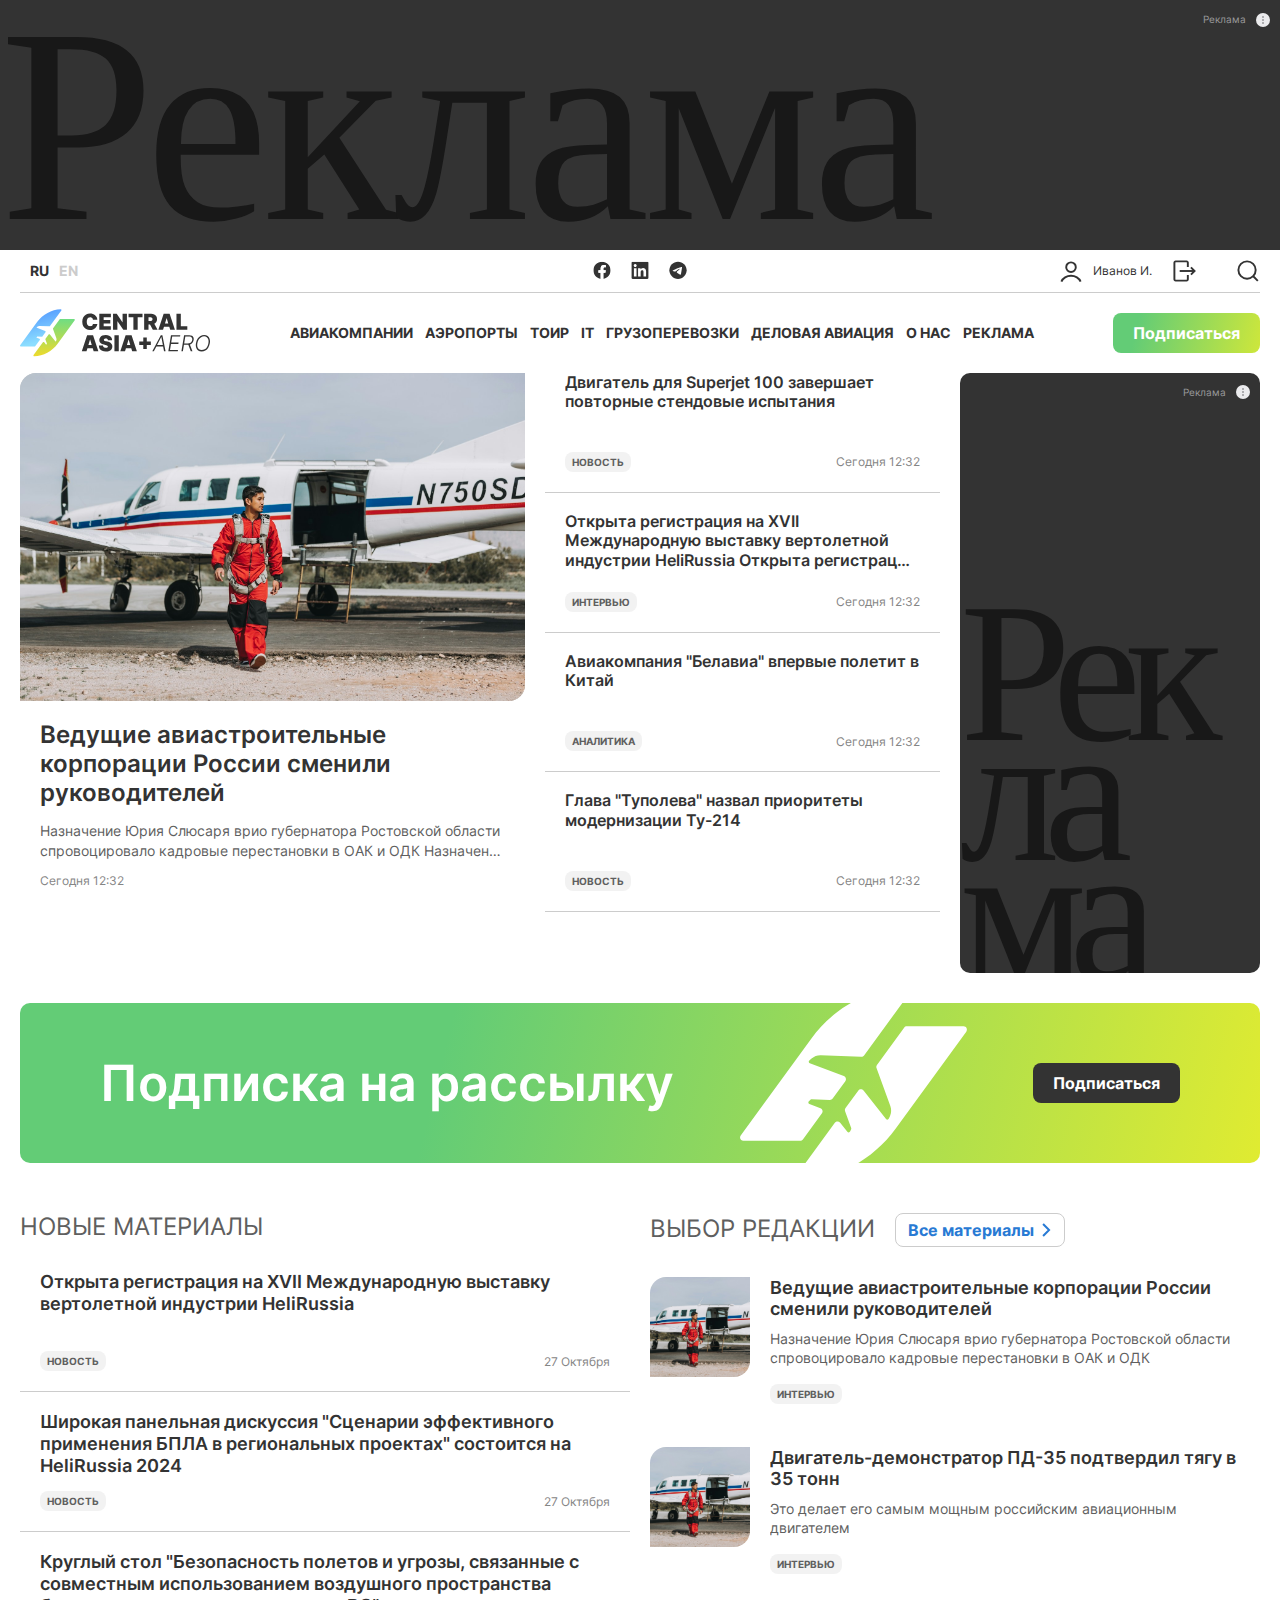
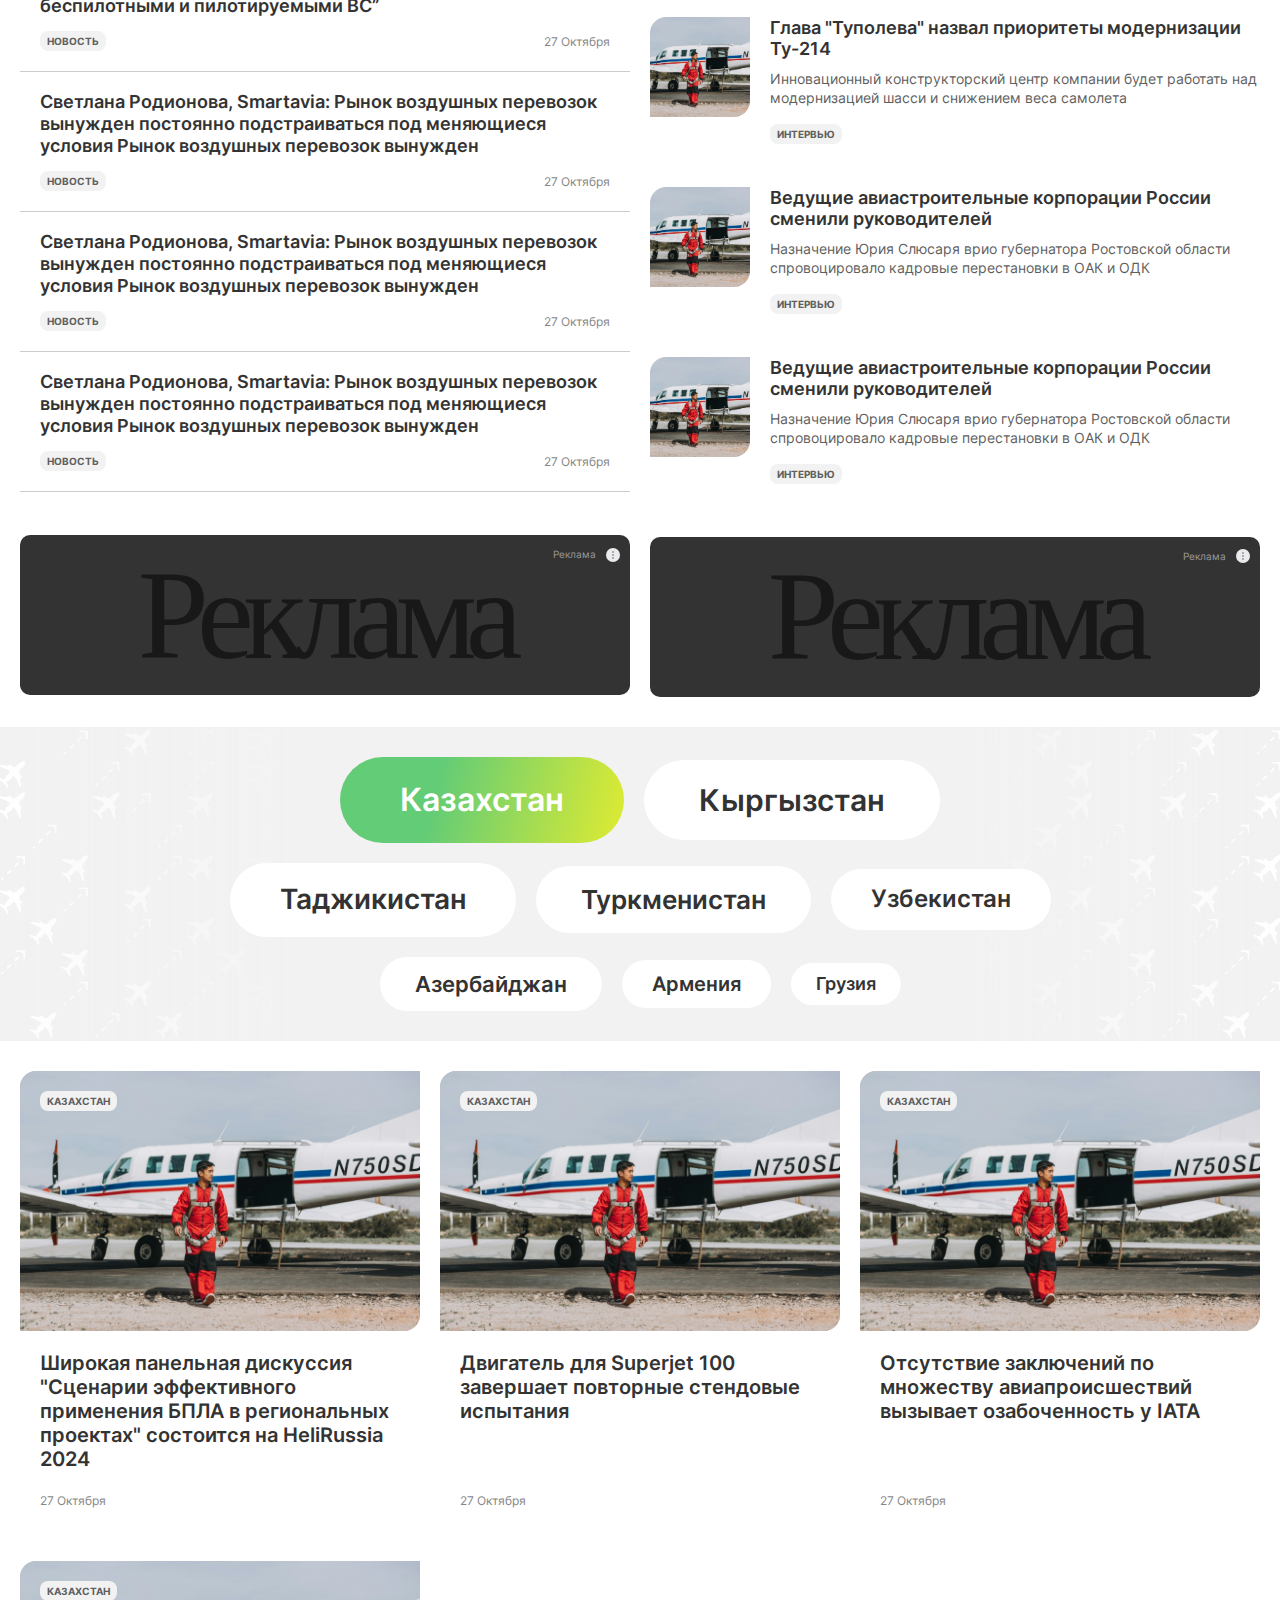
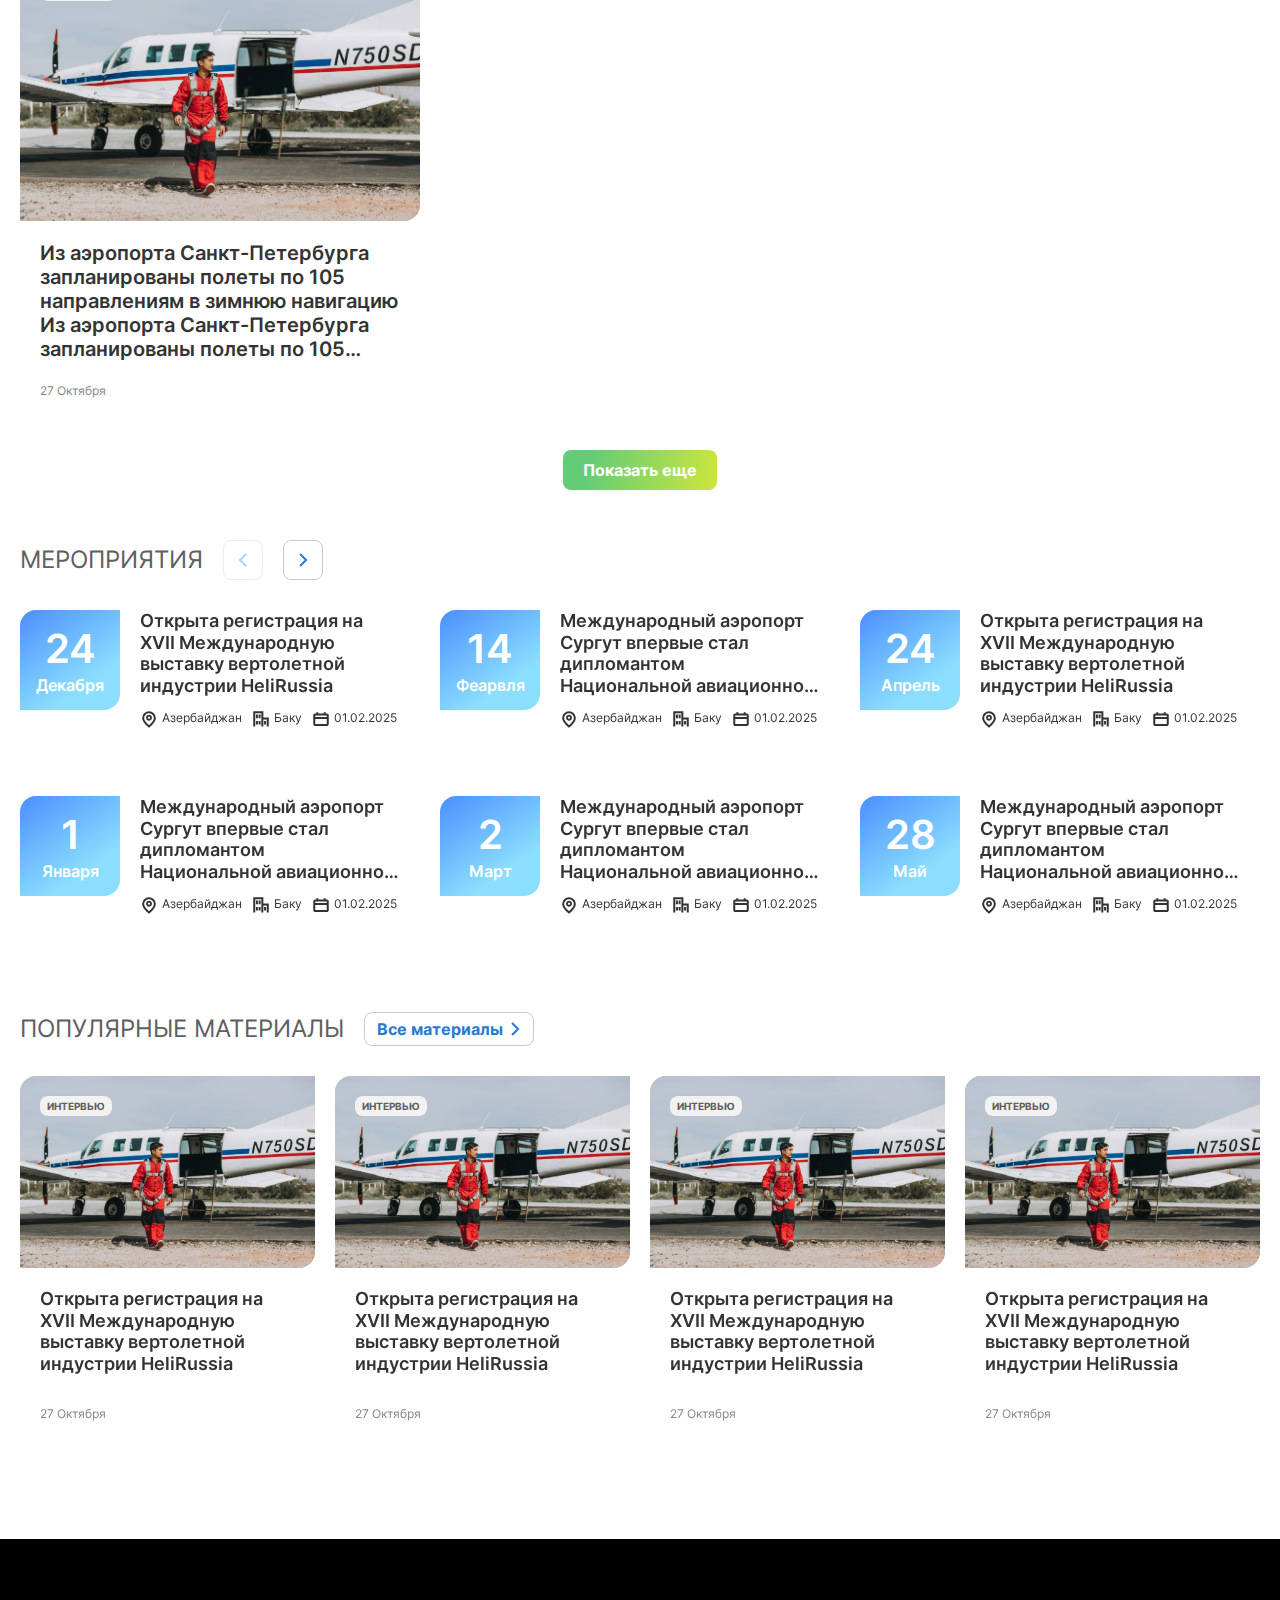
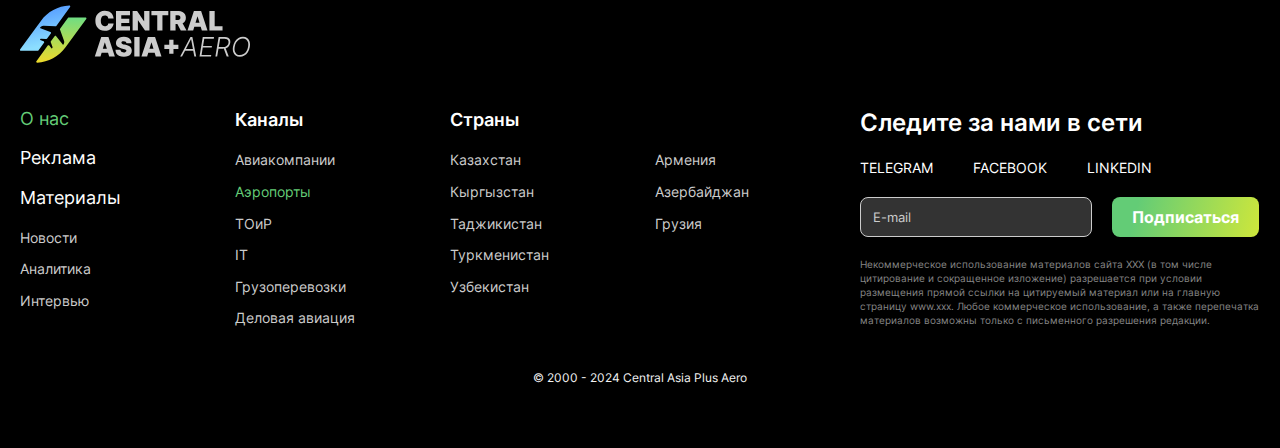
==== commit a70a838d: "правки" ====
--- a/index.html
+++ b/index.html
@@ -10,6 +10,23 @@
         <meta name="description" content="Centar Asia + Aero" />
         <meta name="keywords" content="" />
         <title>Centar Asia + Aero</title>
+
+        <!-- favicons -->
+        <link
+            rel="icon"
+            type="image/png"
+            href="favicon/favicon-96x96.png"
+            sizes="96x96"
+        />
+        <link rel="icon" type="image/svg+xml" href="favicons/favicon.svg" />
+        <link rel="shortcut icon" href="favicons/favicon.ico" />
+        <link
+            rel="apple-touch-icon"
+            sizes="180x180"
+            href="favicons/apple-touch-icon.png"
+        />
+        <meta name="apple-mobile-web-app-title" content="CentralAsia+Aero" />
+        <link rel="manifest" href="favicons/site.webmanifest" />
 
         <!-- шрифты -->
         <link
@@ -35,11 +52,23 @@
         />
 
         <link rel="stylesheet" href="vendors/swiper/swiper-bundle.min.css" />
-        <link rel="stylesheet" href="vendors/plyr/plyr.css" />
         <link rel="stylesheet" href="vendors/select2/select2.min.css" />
-        <link rel="stylesheet" href="css/common.css?1" />
+        <link
+            rel="stylesheet"
+            href="vendors/fancybox/jquery.fancybox.min.css"
+        />
+        <link rel="stylesheet" href="css/common.css?2" />
     </head>
     <body>
+        <div class="plate_block_top">
+            <a href="#" class="plate_block">
+                <div class="text">Реклама</div>
+                <div class="plate_block_label">
+                    Реклама
+                    <div class="plate_block_label_btn"></div>
+                </div>
+            </a>
+        </div>
         <header class="header">
             <div class="container">
                 <div class="top">
@@ -228,8 +257,8 @@
         <main>
             <section class="section">
                 <div class="container">
-                    <div class="head_block">
-                        <div class="head_block_item">
+                    <div class="heplate_block">
+                        <div class="heplate_block_item">
                             <!-- news_item используется так же в секции с новостями, меняется только заголовок, h4,h5,h6.
                              Если нужна одна новость то берется только .news_item, если нужен список, то берется вся стурктура, включая .news_list-->
                             <a href="#" class="news_item">
@@ -252,7 +281,7 @@
                                 </div>
                             </a>
                         </div>
-                        <div class="head_block_item">
+                        <div class="heplate_block_item">
                             <!-- materials_list так же можно использовать в секции "Новые материалы", разница только в обертках над .materials_list -->
                             <ul class="materials_list">
                                 <li>
@@ -317,12 +346,12 @@
                                 </li>
                             </ul>
                         </div>
-                        <div class="head_block_item">
-                            <a href="#" class="ad_block ad_block_head">
+                        <div class="heplate_block_item">
+                            <a href="#" class="plate_block plate_block_head">
                                 <div class="text">Рек<br />ла<br />ма</div>
-                                <div class="ad_block_label">
+                                <div class="plate_block_label">
                                     Реклама
-                                    <div class="ad_block_label_btn"></div>
+                                    <div class="plate_block_label_btn"></div>
                                 </div>
                             </a>
                         </div>
@@ -451,11 +480,13 @@
                                         </a>
                                     </li>
                                 </ul>
-                                <a href="#" class="ad_block">
+                                <a href="#" class="plate_block">
                                     <div class="text">Реклама</div>
-                                    <div class="ad_block_label">
+                                    <div class="plate_block_label">
                                         Реклама
-                                        <div class="ad_block_label_btn"></div>
+                                        <div
+                                            class="plate_block_label_btn"
+                                        ></div>
                                     </div>
                                 </a>
                             </div>
@@ -607,11 +638,13 @@
                                         </a>
                                     </li>
                                 </ul>
-                                <a href="#" class="ad_block">
+                                <a href="#" class="plate_block">
                                     <div class="text">Реклама</div>
-                                    <div class="ad_block_label">
+                                    <div class="plate_block_label">
                                         Реклама
-                                        <div class="ad_block_label_btn"></div>
+                                        <div
+                                            class="plate_block_label_btn"
+                                        ></div>
                                     </div>
                                 </a>
                             </div>
@@ -1300,11 +1333,10 @@
             </div>
         </footer>
         <script src="vendors/jquery/jquery-3.5.1.min.js"></script>
-        <script src="vendors/imask/imask.js"></script>
         <script src="vendors/select2/select2.full.min.js"></script>
         <script src="vendors/easepick/easepick.umd.min.js"></script>
         <script src="vendors/swiper/swiper-bundle.min.js"></script>
-        <script src="vendors/plyr/plyr.polyfilled.js"></script>
-        <script src="js/common.js?1"></script>
+        <script src="vendors/fancybox/jquery.fancybox.min.js"></script>
+        <script src="js/common.js?2"></script>
     </body>
 </html>
--- a/css/common.css
+++ b/css/common.css
@@ -334,7 +334,7 @@
   display: flex;
   align-items: center;
   justify-content: center;
-  bottom: 0;
+  bottom: 0 !important;
 }
 
 .swiper-pagination-bullet {
@@ -392,6 +392,34 @@
   color: #ccc;
 }
 
+.plate_block_top .plate_block {
+  width: 100%;
+  height: 250px;
+  border-radius: 0;
+}
+.plate_block_top .plate_block .text {
+  color: #181818;
+  font-size: 278px;
+  font-style: normal;
+  font-weight: 400;
+  line-height: 90%;
+  letter-spacing: -5.56px;
+  margin: 0;
+  margin-top: auto;
+}
+
+@media screen and (max-width: 992px) {
+  .plate_block_top .plate_block .text {
+    font-size: 170px;
+    letter-spacing: -4.16px;
+  }
+}
+@media screen and (max-width: 576px) {
+  .plate_block_top .plate_block .text {
+    font-size: 108px;
+    letter-spacing: -2.16px;
+  }
+}
 .header {
   position: relative;
 }
@@ -564,7 +592,7 @@
   transform: rotate(-135deg);
 }
 
-.ad_block {
+.plate_block {
   border-radius: 10px;
   background: #333333;
   word-wrap: break-word;
@@ -574,13 +602,13 @@
   overflow: hidden;
   position: relative;
 }
-.ad_block .text {
+.plate_block .text {
   color: #181818;
   font-family: "Tenor Sans";
   margin: auto;
 }
 
-.ad_block_label {
+.plate_block_label {
   position: absolute;
   top: 10px;
   right: 10px;
@@ -592,18 +620,18 @@
   gap: 10px;
 }
 
-.ad_block_label_btn {
+.plate_block_label_btn {
   width: 14px;
   height: 14px;
   background-size: contain;
   background-image: url("data:image/svg+xml;charset=UTF-8,%3csvg width='14' height='14' viewBox='0 0 14 14' fill='none' xmlns='http://www.w3.org/2000/svg'%3e%3crect width='14' height='14' rx='7' fill='%23EBEBED'/%3e%3ccircle cx='7' cy='4' r='1' fill='%2399999B'/%3e%3ccircle cx='7' cy='7' r='1' fill='%2399999B'/%3e%3ccircle cx='7' cy='10' r='1' fill='%2399999B'/%3e%3c/svg%3e ");
 }
 
-.ad_block_head {
+.plate_block_head {
   width: 300px;
   height: 600px;
 }
-.ad_block_head .text {
+.plate_block_head .text {
   margin: 0;
   margin-top: auto;
   font-size: 200px;
@@ -613,19 +641,19 @@
   letter-spacing: -16px;
 }
 
-.head_block {
+.heplate_block {
   display: flex;
   align-items: flex-start;
   gap: 20px;
 }
 
-.head_block_item:first-child {
+.heplate_block_item:first-child {
   width: calc(54% - 160px);
 }
-.head_block_item:nth-child(2) {
+.heplate_block_item:nth-child(2) {
   width: calc(45% - 160px);
 }
-.head_block_item .materials_list .item .title {
+.heplate_block_item .materials_list .item .title {
   font-size: 16px;
   height: 57.6px;
   margin-bottom: 22px;
@@ -665,20 +693,20 @@
   padding-left: 10px;
   padding-right: 10px;
 }
-.materials_col:first-child .materials_item .ad_block {
+.materials_col:first-child .materials_item .plate_block {
   margin-top: 43px;
 }
-.materials_col:last-child .materials_item .ad_block {
+.materials_col:last-child .materials_item .plate_block {
   margin-top: 30px;
 }
 
 .materials_item {
   height: 100%;
 }
-.materials_item .ad_block {
+.materials_item .plate_block {
   height: 160px;
 }
-.materials_item .ad_block .text {
+.materials_item .plate_block .text {
   padding: 20px;
   font-size: 128px;
   font-style: normal;
@@ -1120,10 +1148,10 @@
   .header .menu {
     display: none;
   }
-  .head_block_item:first-child {
+  .heplate_block_item:first-child {
     width: calc(57% - 160px);
   }
-  .head_block_item:nth-child(2) {
+  .heplate_block_item:nth-child(2) {
     width: calc(41% - 160px);
   }
   h1 {
@@ -1146,13 +1174,13 @@
   }
 }
 @media screen and (max-width: 992px) {
-  .head_block {
+  .heplate_block {
     flex-wrap: wrap;
   }
-  .head_block_item:first-child {
+  .heplate_block_item:first-child {
     width: 100%;
   }
-  .head_block_item:nth-child(2) {
+  .heplate_block_item:nth-child(2) {
     width: calc(100% - 320px);
   }
   .materials_wrapper {
@@ -1162,10 +1190,10 @@
   .materials_wrapper .materials_col {
     width: 100%;
   }
-  .materials_col:first-child .materials_item .ad_block {
+  .materials_col:first-child .materials_item .plate_block {
     margin-top: 20px;
   }
-  .materials_col:last-child .materials_item .ad_block {
+  .materials_col:last-child .materials_item .plate_block {
     margin-top: 20px;
   }
   .title_wrapper {
@@ -1184,7 +1212,7 @@
   .footer {
     margin-top: 45px;
   }
-  .head_block_item .news_item {
+  .heplate_block_item .news_item {
     border-bottom: 1px solid #ccc;
   }
   h1 {
@@ -1198,69 +1226,6 @@
   }
 }
 @media screen and (max-width: 768px) {
-  .header .top {
-    display: none;
-  }
-  .head_block_item:nth-child(2) {
-    width: 100%;
-  }
-  .head_block_item {
-    width: 100%;
-  }
-  .ad_block_head {
-    height: 250px;
-    width: 100%;
-  }
-  .ad_block_head .text {
-    font-size: 110px;
-    font-style: normal;
-    font-weight: 400;
-    line-height: 60%;
-    letter-spacing: -8.8px;
-  }
-  .news_item .info {
-    padding: 10px;
-  }
-  .materials_list .item {
-    padding: 10px;
-  }
-  .head_block {
-    gap: 10px;
-  }
-  .mailing_block img {
-    width: 120px;
-    top: 28px;
-  }
-  .events_slider {
-    height: 336px;
-  }
-  .events_slider .item {
-    border-bottom: 1px solid #ccc;
-  }
-  .footer_menu_col {
-    width: 50%;
-  }
-  .materials_list_img .item {
-    gap: 10px;
-  }
-  .news_list {
-    row-gap: 20px;
-  }
-  .events_slider .item .date {
-    height: 60px;
-    width: 60px;
-    font-size: 10px;
-    gap: 0;
-  }
-  .events_slider .item .date span {
-    font-size: 20px;
-  }
-  .materials_list_img .item .img {
-    width: 60px;
-    height: 60px;
-  }
-}
-@media screen and (max-width: 576px) {
   .mailing_block {
     flex-direction: column;
     text-align: center;
@@ -1277,6 +1242,65 @@
     margin-top: 27px;
     width: 100%;
   }
+  .header .top {
+    display: none;
+  }
+  .heplate_block_item:nth-child(2) {
+    width: 100%;
+  }
+  .heplate_block_item {
+    width: 100%;
+  }
+  .plate_block_head {
+    height: 250px;
+    width: 100%;
+  }
+  .plate_block_head .text {
+    font-size: 110px;
+    font-style: normal;
+    font-weight: 400;
+    line-height: 60%;
+    letter-spacing: -8.8px;
+  }
+  .news_item .info {
+    padding: 10px;
+  }
+  .materials_list .item {
+    padding: 10px;
+  }
+  .heplate_block {
+    gap: 10px;
+  }
+  .events_slider {
+    height: 336px;
+  }
+  .events_slider .item {
+    border-bottom: 1px solid #ccc;
+  }
+  .footer_menu_col {
+    width: 50%;
+  }
+  .materials_list_img .item {
+    gap: 10px;
+  }
+  .news_list {
+    row-gap: 20px;
+  }
+  .events_slider .item .date {
+    height: 60px;
+    width: 60px;
+    font-size: 10px;
+    gap: 0;
+  }
+  .events_slider .item .date span {
+    font-size: 20px;
+  }
+  .materials_list_img .item .img {
+    width: 60px;
+    height: 60px;
+  }
+}
+@media screen and (max-width: 576px) {
   h1 {
     font-size: 24px;
   }
@@ -1344,10 +1368,10 @@
   .header .logo {
     width: 99px;
   }
-  .head_block_item .news_item .title {
+  .heplate_block_item .news_item .title {
     font-size: 16px;
   }
-  .head_block_item .news_item .text {
+  .heplate_block_item .news_item .text {
     display: none;
   }
   .news_list .col {
@@ -1458,11 +1482,11 @@
   .footer_row {
     gap: 30px;
   }
-  .materials_item .ad_block {
+  .materials_item .plate_block {
     height: 250px;
     width: 100%;
   }
-  .materials_item .ad_block .text {
+  .materials_item .plate_block .text {
     font-size: 110px;
     font-style: normal;
     font-weight: 400;
@@ -1486,13 +1510,10 @@
   border-top: 1px solid #ccc;
   padding-top: 14px;
 }
-.category_block .left .ad_block {
-  display: none;
-}
 .category_block .right {
   width: 300px;
 }
-.category_block .right .ad_block {
+.category_block .right .plate_block {
   margin-bottom: 20px;
 }
 .category_block .materials_list .item .title {
@@ -1842,18 +1863,18 @@
     width: 50%;
   }
 }
+.plate_block_body {
+  display: none;
+}
+
 @media screen and (max-width: 992px) {
-  .category_block .left {
-    width: 100%;
-    margin-right: 0;
-  }
-  .category_block .left .ad_block {
+  .plate_block_body {
     display: flex;
     height: 250px;
     margin-bottom: 30px;
     width: 100%;
   }
-  .category_block .left .ad_block .text {
+  .plate_block_body .text {
     font-size: 110px;
     font-style: normal;
     font-weight: 400;
@@ -1862,6 +1883,10 @@
     margin: 0;
     margin-top: auto;
   }
+  .category_block .left {
+    width: 100%;
+    margin-right: 0;
+  }
   .category_block .right {
     display: none;
   }
@@ -1929,9 +1954,6 @@
 .news_block .left > div:last-child {
   margin-bottom: 0;
 }
-.news_block .left p {
-  margin: 30px 0;
-}
 .news_block .left h2 {
   font-size: 30px;
   line-height: 120%;
@@ -1944,15 +1966,9 @@
   font-size: 20px;
   line-height: 120%;
 }
-.news_block .left h2,
-.news_block .left h3,
-.news_block .left h4 {
-  margin: 30px 0;
-}
 .news_block .left ol {
   list-style-type: none;
   counter-reset: num;
-  margin: 30px 0;
   padding: 0;
 }
 .news_block .left ol li {
@@ -1984,7 +2000,6 @@
   color: #fff;
 }
 .news_block .left ul {
-  margin: 30px 0;
   padding: 0;
 }
 .news_block .left ul li {
@@ -2012,7 +2027,6 @@
   padding: 40px 50px;
   border-radius: 16px 0px;
   background: #f2f2f2;
-  margin: 30px 0;
 }
 .news_block .left blockquote .author {
   font-size: 16px;
@@ -2034,12 +2048,10 @@
   background-position: center;
   background-image: url("data:image/svg+xml;charset=UTF-8,%3csvg width='32' height='37' viewBox='0 0 32 37' fill='none' xmlns='http://www.w3.org/2000/svg'%3e%3cpath fill-rule='evenodd' clip-rule='evenodd' d='M1.00146 0C0.44918 0 0.00146484 0.447716 0.00146484 1V35.4944C0.00146484 36.0467 0.44918 36.4944 1.00146 36.4944H6.45829C6.9142 36.4944 7.31239 36.1861 7.42648 35.7447L9.24627 28.7036C11.1475 21.3476 12.1096 13.7804 12.1096 6.18264V1C12.1096 0.447715 11.6619 0 11.1096 0H1.00146ZM20.8921 0C20.3398 0 19.8921 0.447716 19.8921 1V35.4944C19.8921 36.0467 20.3398 36.4944 20.8921 36.4944H26.3489C26.8048 36.4944 27.203 36.1861 27.3171 35.7447L29.1369 28.7036C31.0381 21.3476 32.0002 13.7804 32.0002 6.18264V1C32.0002 0.447715 31.5525 0 31.0002 0H20.8921Z' fill='%2364CC77'/%3e%3c/svg%3e ");
 }
-.news_block .left .images {
-  margin: 30px 0;
-}
 .news_block .left .images .img {
   border-radius: 16px 0px;
   overflow: hidden;
+  display: flex;
 }
 .news_block .left .images .img img {
   width: 100%;
@@ -2060,10 +2072,91 @@
   border-radius: 16px 0px;
   border-left: 4px solid #64cc77;
   background: #f2f2f2;
+}
+.news_block .left .gallery_wrapper .text {
+  color: #858585;
+  font-size: 16px;
+  line-height: 140%;
+  margin-top: 10px;
+}
+.news_block .left p,
+.news_block .left h2,
+.news_block .left h3,
+.news_block .left h4,
+.news_block .left ol,
+.news_block .left ul,
+.news_block .left blockquote,
+.news_block .left .images,
+.news_block .left .footnote,
+.news_block .left .gallery_wrapper {
   margin: 30px 0;
 }
 .news_block .right {
   width: 300px;
+}
+
+.gallery_slider .item {
+  display: flex;
+}
+.gallery_slider .img {
+  width: 100%;
+  position: relative;
+  height: 0;
+  padding-bottom: 61%;
+  border-radius: 16px 0px;
+  background: #ccc;
+  overflow: hidden;
+}
+.gallery_slider .img img {
+  width: 100%;
+  height: 100%;
+  -o-object-fit: cover;
+     object-fit: cover;
+  display: block;
+  position: absolute;
+  top: 0;
+  left: 0;
+  bottom: 0;
+  right: 0;
+}
+.gallery_slider .swiper-button-next,
+.gallery_slider .swiper-button-prev {
+  width: 44px;
+  height: 44px;
+  transition: all 0.3s ease;
+  border-radius: 4px;
+  background: rgba(255, 255, 255, 0.8);
+}
+.gallery_slider .swiper-button-next:after,
+.gallery_slider .swiper-button-prev:after {
+  content: "";
+  width: 24px;
+  height: 24px;
+}
+.gallery_slider .swiper-button-next:hover,
+.gallery_slider .swiper-button-prev:hover {
+  background: #fff;
+}
+.gallery_slider .swiper-button-next {
+  right: 10px;
+}
+.gallery_slider .swiper-button-next:after {
+  background-image: url("data:image/svg+xml;charset=UTF-8,%3csvg width='24' height='25' viewBox='0 0 24 25' fill='none' xmlns='http://www.w3.org/2000/svg'%3e%3cpath d='M9.0791 6.49438L15.0791 12.4943L9.0791 18.4944' stroke='%23333333' stroke-width='2'/%3e%3c/svg%3e ");
+}
+.gallery_slider .swiper-button-prev {
+  left: 10px;
+}
+.gallery_slider .swiper-button-prev:after {
+  background-image: url("data:image/svg+xml;charset=UTF-8,%3csvg width='24' height='25' viewBox='0 0 24 25' fill='none' xmlns='http://www.w3.org/2000/svg'%3e%3cpath d='M15.0791 6.49438L9.0791 12.4943L15.0791 18.4944' stroke='%23333333' stroke-width='2'/%3e%3c/svg%3e ");
+}
+.gallery_slider .swiper-pagination {
+  border-radius: 4px;
+  background: rgba(255, 255, 255, 0.78);
+  bottom: 8px !important;
+  width: -moz-fit-content;
+  width: fit-content;
+  left: 50%;
+  transform: translateX(-50%);
 }
 
 .remark_block {
@@ -2130,7 +2223,7 @@
 }
 .subscribe_block .title {
   text-align: center;
-  margin: 0 0 20px;
+  margin: 0 0 20px !important;
 }
 
 .subscribe_list {
@@ -2151,6 +2244,12 @@
   border-radius: 100px;
   background: #fff;
 }
+.subscribe_list .item svg {
+  fill: #333333;
+}
+.subscribe_list .item:hover svg {
+  fill: #64cc77;
+}
 
 .share_list {
   display: flex;
@@ -2170,4 +2269,124 @@
 }
 .share_list .item svg {
   fill: #333333;
+}
+.share_list .item:hover svg {
+  fill: #64cc77;
+}
+
+@media screen and (max-width: 1200px) {
+  .news_block .left {
+    padding: 0;
+  }
+  .news_title {
+    padding-left: 10px;
+    padding-right: 10px;
+  }
+  .subscribe_block {
+    padding: 40px;
+    margin-left: 0;
+    margin-right: 0;
+  }
+}
+@media screen and (max-width: 992px) {
+  .news_block .left {
+    margin-right: 0;
+    width: 100%;
+  }
+  .news_block .right {
+    display: none;
+  }
+}
+@media screen and (max-width: 576px) {
+  .news_title {
+    margin-bottom: 20px;
+  }
+  .news_title .title {
+    margin-bottom: 10px;
+  }
+  .news_title .subtitle {
+    font-size: 18px;
+    margin-bottom: 10px;
+  }
+  .news_title .info {
+    gap: 10px;
+    flex-direction: column-reverse;
+    align-items: flex-start;
+  }
+  .news_block {
+    font-size: 16px;
+    line-height: 140%;
+  }
+  .news_block .plate_block_body {
+    margin-bottom: 20px;
+    margin-left: -10px;
+    margin-right: -10px;
+    width: calc(100% + 20px);
+  }
+  .news_block .left {
+    padding-left: 10px;
+    padding-right: 10px;
+  }
+  .news_block .left .images .text {
+    font-size: 12px;
+  }
+  .news_block .left p,
+  .news_block .left h2,
+  .news_block .left h3,
+  .news_block .left h4,
+  .news_block .left ol,
+  .news_block .left ul,
+  .news_block .left blockquote,
+  .news_block .left .images,
+  .news_block .left .footnote,
+  .news_block .left .gallery_wrapper {
+    margin: 20px 0;
+  }
+  .news_block .left .images,
+  .news_block .left .footnote,
+  .news_block .left .gallery_wrapper {
+    margin-left: -10px;
+    margin-right: -10px;
+  }
+  .news_block .left h2 {
+    font-size: 24px;
+  }
+  .news_block .left h3 {
+    font-size: 20px;
+  }
+  .news_block .left h4 {
+    font-size: 18px;
+  }
+  .news_block .left blockquote {
+    padding: 20px 10px;
+    font-size: 18px;
+  }
+  .news_block .left blockquote .author {
+    font-size: 14px;
+    margin-top: 20px;
+  }
+  .news_block .left .gallery_wrapper .text {
+    font-size: 12px;
+  }
+  .news_block .left .footnote {
+    padding: 20px 10px;
+    font-size: 18px;
+  }
+  .remark_block {
+    margin: 20px 0;
+  }
+  .gallery_slider .swiper-button-next,
+  .gallery_slider .swiper-button-prev {
+    display: none;
+  }
+  .subscribe_block {
+    padding: 30px 10px;
+  }
+  .subscribe_list {
+    gap: 10px;
+    flex-direction: column;
+  }
+  .subscribe_list .item {
+    width: 100%;
+  }
 }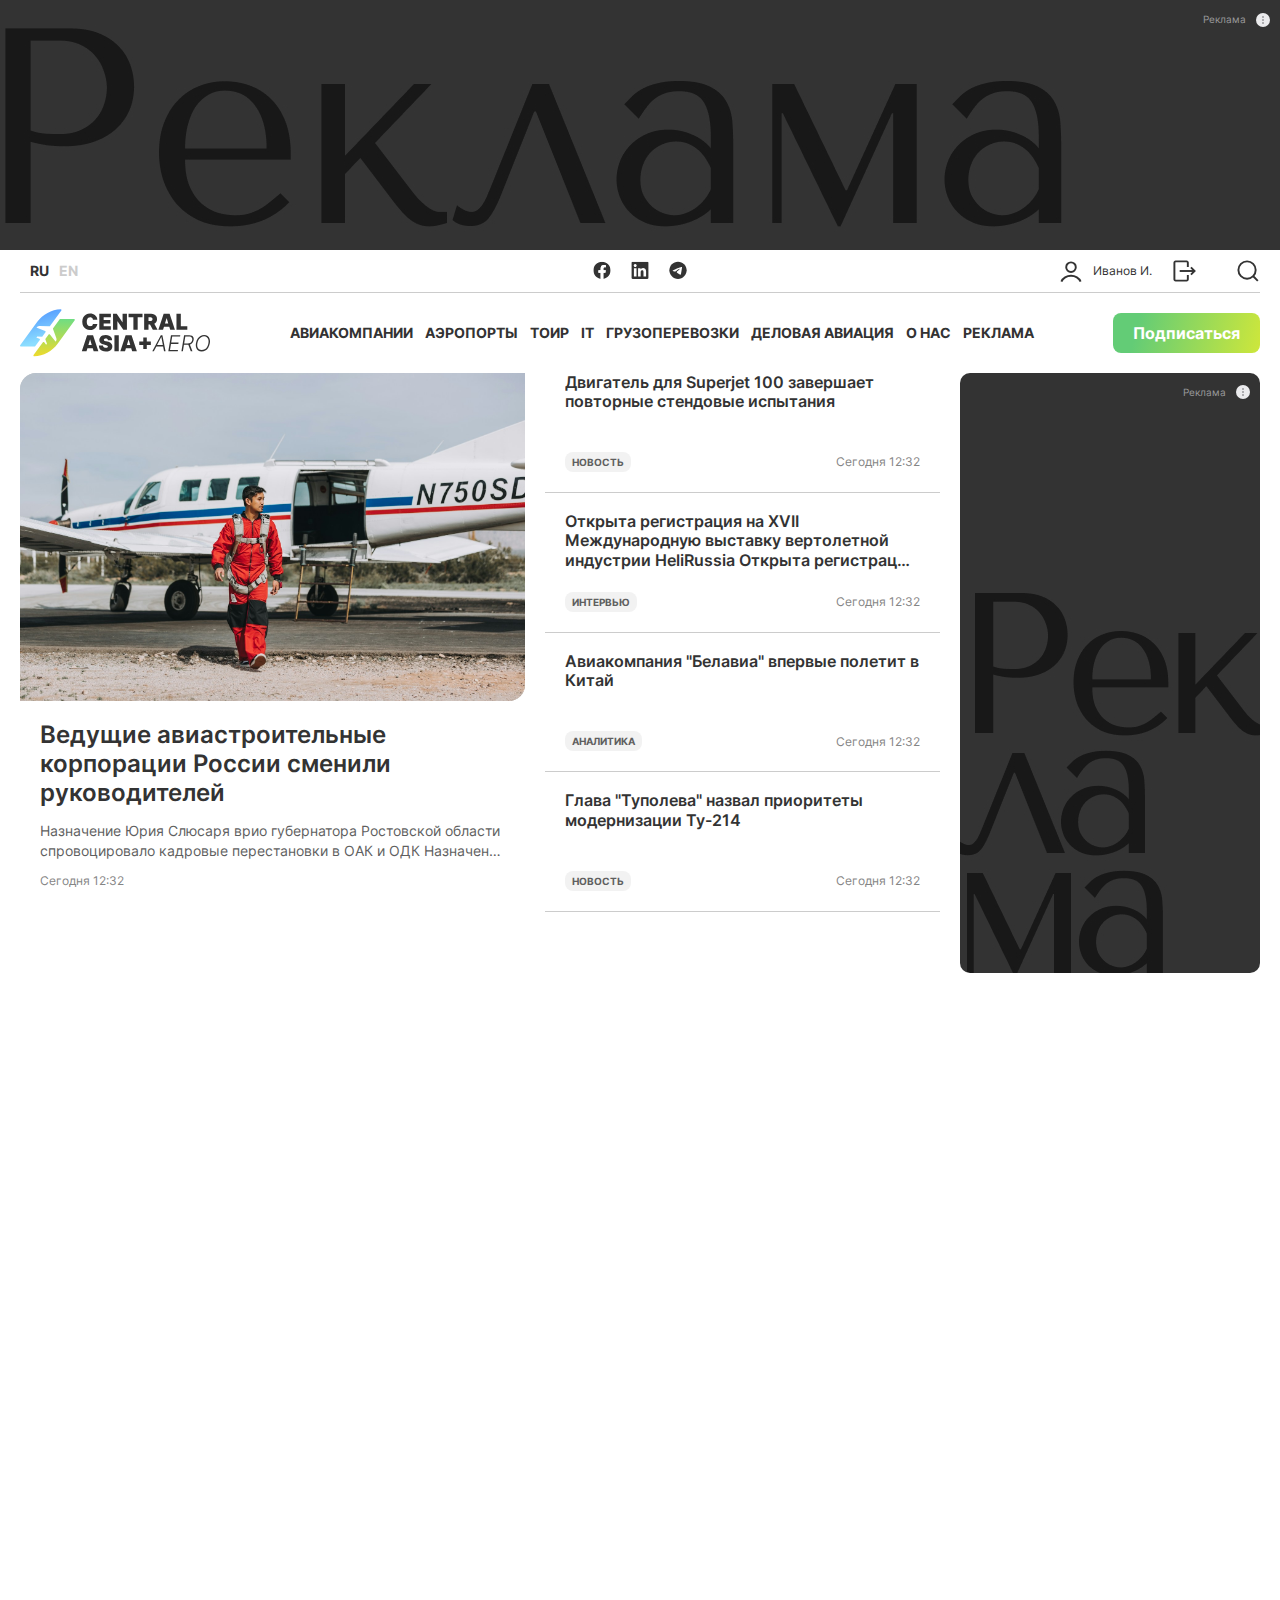
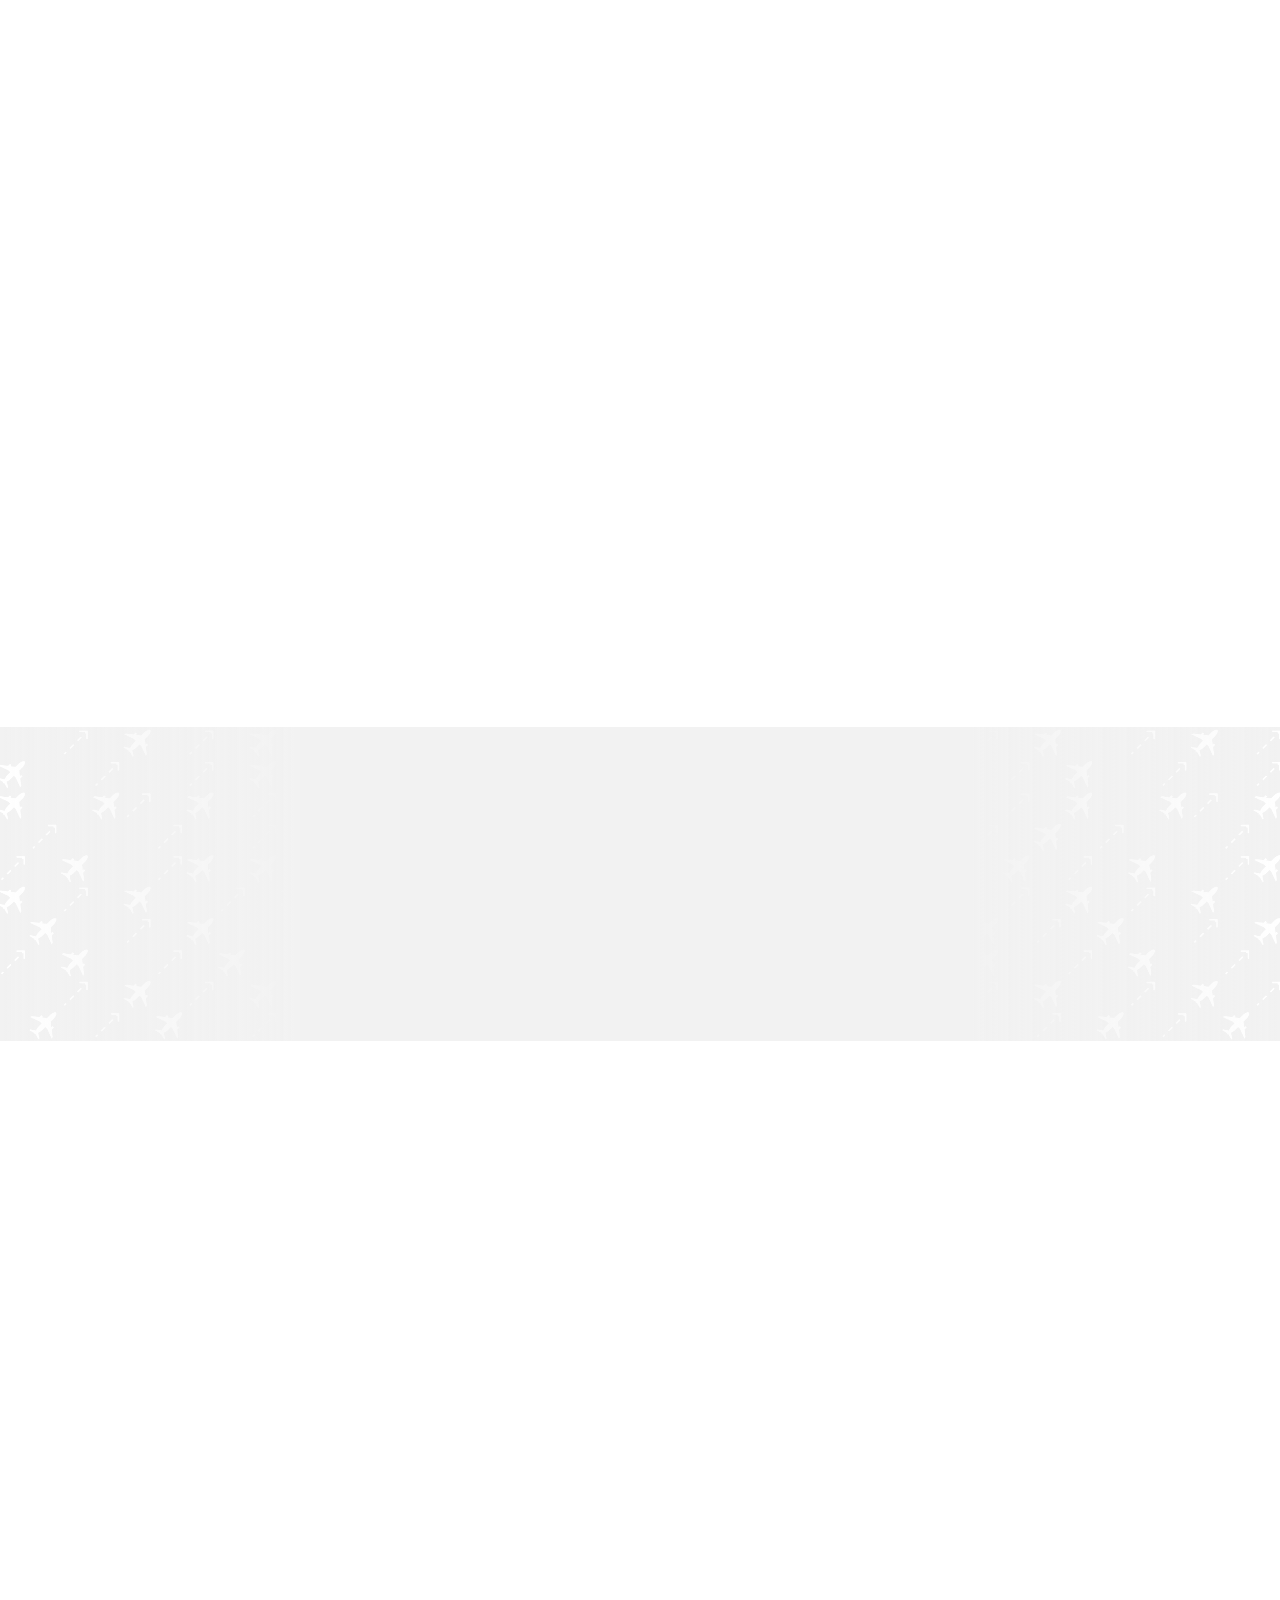
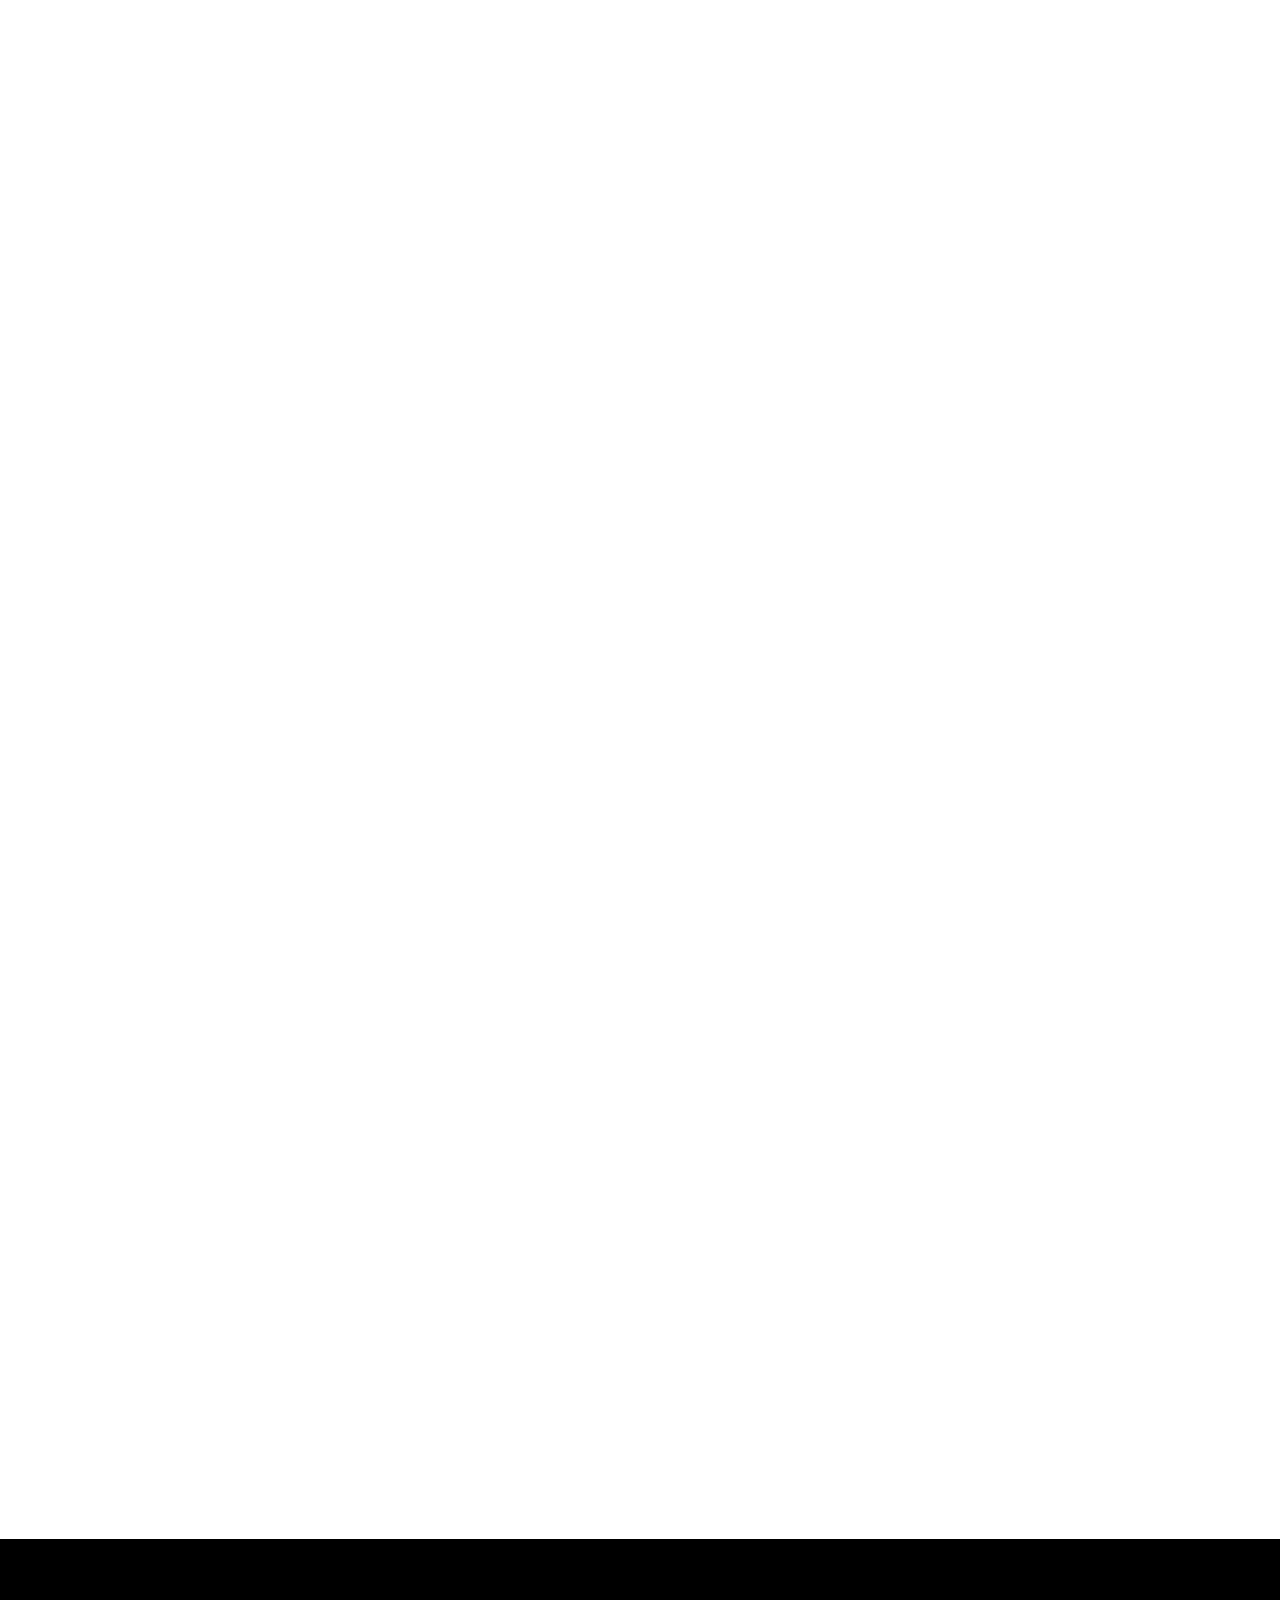
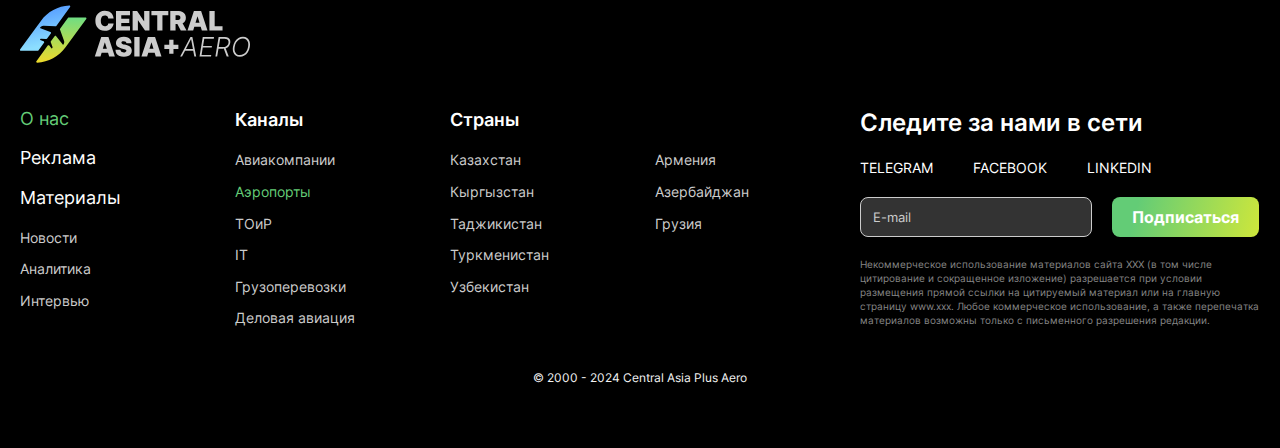
==== commit 4dcee378: "анимация + реклама" ====
--- a/index.html
+++ b/index.html
@@ -50,24 +50,37 @@
             type="font/woff2"
             crossorigin="anonymous"
         />
-
+        <link rel="stylesheet" href="vendors/animate/aos.min.css" />
         <link rel="stylesheet" href="vendors/swiper/swiper-bundle.min.css" />
         <link rel="stylesheet" href="vendors/select2/select2.min.css" />
         <link
             rel="stylesheet"
             href="vendors/fancybox/jquery.fancybox.min.css"
         />
-        <link rel="stylesheet" href="css/common.css?2" />
+        <link rel="stylesheet" href="css/common.css?3" />
     </head>
     <body>
         <div class="plate_block_top">
-            <a href="#" class="plate_block">
-                <div class="text">Реклама</div>
+            <div class="plate_block">
+                <a href="#" class="plate_block_img">
+                    <picture>
+                        <source
+                            media="(max-width: 576px)"
+                            srcset="imgs/plate_img/plate_mobile.jpg"
+                        />
+                        <img src="imgs/plate_img/plate_top.jpg" alt="" />
+                    </picture>
+                </a>
                 <div class="plate_block_label">
                     Реклама
                     <div class="plate_block_label_btn"></div>
+                    <ul class="plate_block_label_dropdown">
+                        <li>Erid: Djkdfkj234232</li>
+                        <li>ИНН 12321234234</li>
+                        <li>ООО “Ромашка”</li>
+                    </ul>
                 </div>
-            </a>
+            </div>
         </div>
         <header class="header">
             <div class="container">
@@ -257,8 +270,8 @@
         <main>
             <section class="section">
                 <div class="container">
-                    <div class="heplate_block">
-                        <div class="heplate_block_item">
+                    <div class="head_block">
+                        <div class="head_block_item" data-aos="fade-up">
                             <!-- news_item используется так же в секции с новостями, меняется только заголовок, h4,h5,h6.
                              Если нужна одна новость то берется только .news_item, если нужен список, то берется вся стурктура, включая .news_list-->
                             <a href="#" class="news_item">
@@ -281,7 +294,7 @@
                                 </div>
                             </a>
                         </div>
-                        <div class="heplate_block_item">
+                        <div class="head_block_item" data-aos="fade-up">
                             <!-- materials_list так же можно использовать в секции "Новые материалы", разница только в обертках над .materials_list -->
                             <ul class="materials_list">
                                 <li>
@@ -346,21 +359,45 @@
                                 </li>
                             </ul>
                         </div>
-                        <div class="heplate_block_item">
-                            <a href="#" class="plate_block plate_block_head">
-                                <div class="text">Рек<br />ла<br />ма</div>
+                        <div class="head_block_item" data-aos="fade-in">
+                            <div class="plate_block plate_block_head">
+                                <a href="#" class="plate_block_img">
+                                    <picture>
+                                        <source
+                                            media="(max-width: 576px)"
+                                            srcset="
+                                                imgs/plate_img/plate_mobile.jpg
+                                            "
+                                        />
+                                        <source
+                                            media="(max-width: 768px)"
+                                            srcset="
+                                                imgs/plate_img/plate_long.jpg
+                                            "
+                                        />
+                                        <img
+                                            src="imgs/plate_img/plate_right.jpg"
+                                            alt=""
+                                        />
+                                    </picture>
+                                </a>
                                 <div class="plate_block_label">
                                     Реклама
                                     <div class="plate_block_label_btn"></div>
-                                </div>
-                            </a>
+                                    <ul class="plate_block_label_dropdown">
+                                        <li>Erid: Djkdfkj234232</li>
+                                        <li>ИНН 12321234234</li>
+                                        <li>ООО “Ромашка”</li>
+                                    </ul>
+                                </div>
+                            </div>
                         </div>
                     </div>
                 </div>
             </section>
             <section class="section">
                 <div class="container">
-                    <div class="mailing_block">
+                    <div class="mailing_block" data-aos="zoom-in">
                         <img src="imgs/logo_white.svg" alt="" />
                         <div class="text h1">Подписка на&nbsp;рассылку</div>
                         <div class="btn btn_black">Подписаться</div>
@@ -372,10 +409,10 @@
                     <div class="materials_wrapper">
                         <div class="materials_col">
                             <div class="materials_item">
-                                <div class="title_wrapper">
+                                <div class="title_wrapper" data-aos="fade-up">
                                     <h4>Новые материалы</h4>
                                 </div>
-                                <ul class="materials_list">
+                                <ul class="materials_list" data-aos="fade-up">
                                     <li>
                                         <a href="#" class="item">
                                             <h6 class="title">
@@ -480,20 +517,38 @@
                                         </a>
                                     </li>
                                 </ul>
-                                <a href="#" class="plate_block">
-                                    <div class="text">Реклама</div>
+                                <div class="plate_block" data-aos="fade-in">
+                                    <a href="#" class="plate_block_img">
+                                        <picture>
+                                            <source
+                                                media="(max-width: 576px)"
+                                                srcset="
+                                                    imgs/plate_img/plate_mobile.jpg
+                                                "
+                                            />
+                                            <img
+                                                src="imgs/plate_img/plate_long.jpg"
+                                                alt=""
+                                            />
+                                        </picture>
+                                    </a>
                                     <div class="plate_block_label">
                                         Реклама
                                         <div
                                             class="plate_block_label_btn"
                                         ></div>
-                                    </div>
-                                </a>
+                                        <ul class="plate_block_label_dropdown">
+                                            <li>Erid: Djkdfkj234232</li>
+                                            <li>ИНН 12321234234</li>
+                                            <li>ООО “Ромашка”</li>
+                                        </ul>
+                                    </div>
+                                </div>
                             </div>
                         </div>
                         <div class="materials_col">
                             <div class="materials_item">
-                                <div class="title_wrapper">
+                                <div class="title_wrapper" data-aos="fade-up">
                                     <h4>Выбор редакции</h4>
                                     <a href="#" class="btn btn_arrow"
                                         >Все материалы
@@ -504,7 +559,10 @@
                                         </svg>
                                     </a>
                                 </div>
-                                <ul class="materials_list_img">
+                                <ul
+                                    class="materials_list_img"
+                                    data-aos="fade-up"
+                                >
                                     <li>
                                         <a href="#" class="item">
                                             <div class="img">
@@ -638,15 +696,33 @@
                                         </a>
                                     </li>
                                 </ul>
-                                <a href="#" class="plate_block">
-                                    <div class="text">Реклама</div>
+                                <div class="plate_block" data-aos="fade-in">
+                                    <a href="#" class="plate_block_img">
+                                        <picture>
+                                            <source
+                                                media="(max-width: 576px)"
+                                                srcset="
+                                                    imgs/plate_img/plate_mobile.jpg
+                                                "
+                                            />
+                                            <img
+                                                src="imgs/plate_img/plate_long.jpg"
+                                                alt=""
+                                            />
+                                        </picture>
+                                    </a>
                                     <div class="plate_block_label">
                                         Реклама
                                         <div
                                             class="plate_block_label_btn"
                                         ></div>
-                                    </div>
-                                </a>
+                                        <ul class="plate_block_label_dropdown">
+                                            <li>Erid: Djkdfkj234232</li>
+                                            <li>ИНН 12321234234</li>
+                                            <li>ООО “Ромашка”</li>
+                                        </ul>
+                                    </div>
+                                </div>
                             </div>
                         </div>
                     </div>
@@ -656,29 +732,65 @@
                 <div class="cloud_section bg_img">
                     <div class="container">
                         <div class="cloud_block">
-                            <!-- Думаю можно сделать чтобы с сервера приходила цифра от 1 до 8 (8 стран насчитала) и по этим цифрам я будут прописывать размеры
-1 это  малое количество статей - кнопка самая маленькая
-8 это самое максимальное -кнопка самая большая -->
-                            <a href="#" class="item active" data-size="8"
+                            <!-- Нужно чтобы с сервера приходила цифра от 1 до 8 (8 стран насчитала) и по этим цифрам я прописала data-size
+                              data-size="1" - это мальнький размер (самое малое кол-во статей)
+                              data-size="8" - это большой размер (саме большое кол-во статей) -->
+                            <a
+                                href="#"
+                                class="item active"
+                                data-size="8"
+                                data-aos="zoom-in"
                                 >Казахстан</a
                             >
-                            <a href="#" class="item" data-size="7"
+                            <a
+                                href="#"
+                                class="item"
+                                data-size="7"
+                                data-aos="zoom-in"
                                 >Кыргызстан</a
                             >
-                            <a href="#" class="item" data-size="6"
+                            <a
+                                href="#"
+                                class="item"
+                                data-size="6"
+                                data-aos="zoom-in"
                                 >Таджикистан</a
                             >
-                            <a href="#" class="item" data-size="5"
+                            <a
+                                href="#"
+                                class="item"
+                                data-size="5"
+                                data-aos="zoom-in"
                                 >Туркменистан</a
                             >
-                            <a href="#" class="item" data-size="4"
+                            <a
+                                href="#"
+                                class="item"
+                                data-size="4"
+                                data-aos="zoom-in"
                                 >Узбекистан</a
                             >
-                            <a href="#" class="item" data-size="3"
+                            <a
+                                href="#"
+                                class="item"
+                                data-size="3"
+                                data-aos="zoom-in"
                                 >Азербайджан</a
                             >
-                            <a href="#" class="item" data-size="2">Армения</a>
-                            <a href="#" class="item" data-size="1">Грузия</a>
+                            <a
+                                href="#"
+                                class="item"
+                                data-size="2"
+                                data-aos="zoom-in"
+                                >Армения</a
+                            >
+                            <a
+                                href="#"
+                                class="item"
+                                data-size="1"
+                                data-aos="zoom-in"
+                                >Грузия</a
+                            >
                         </div>
                     </div>
                 </div>
@@ -687,7 +799,7 @@
                 <div class="container">
                     <div class="news_list">
                         <div class="col">
-                            <a href="#" class="news_item">
+                            <a href="#" class="news_item" data-aos="fade-up">
                                 <div class="label">Казахстан</div>
                                 <div class="img">
                                     <img src="imgs/img_1.jpeg" alt="" />
@@ -704,7 +816,7 @@
                             </a>
                         </div>
                         <div class="col">
-                            <a href="#" class="news_item">
+                            <a href="#" class="news_item" data-aos="fade-up">
                                 <div class="label">Казахстан</div>
                                 <div class="img">
                                     <img src="imgs/img_1.jpeg" alt="" />
@@ -719,7 +831,7 @@
                             </a>
                         </div>
                         <div class="col">
-                            <a href="#" class="news_item">
+                            <a href="#" class="news_item" data-aos="fade-up">
                                 <div class="label">Казахстан</div>
                                 <div class="img">
                                     <img src="imgs/img_1.jpeg" alt="" />
@@ -735,7 +847,7 @@
                             </a>
                         </div>
                         <div class="col">
-                            <a href="#" class="news_item">
+                            <a href="#" class="news_item" data-aos="fade-up">
                                 <div class="label">Казахстан</div>
                                 <div class="img">
                                     <img src="imgs/img_1.jpeg" alt="" />
@@ -753,14 +865,14 @@
                             </a>
                         </div>
                     </div>
-                    <div class="btn_wrapper">
+                    <div class="btn_wrapper" data-aos="fade-in">
                         <div class="btn">Показать еще</div>
                     </div>
                 </div>
             </section>
             <section class="section events_section">
                 <div class="container">
-                    <div class="title_wrapper">
+                    <div class="title_wrapper" data-aos="fade-up">
                         <h4>Мероприятия</h4>
                         <div class="arrows">
                             <div class="swiper-button-prev"></div>
@@ -769,7 +881,7 @@
                     </div>
                     <div class="swiper events_slider">
                         <div class="swiper-wrapper">
-                            <div class="swiper-slide">
+                            <div class="swiper-slide" data-aos="fade-left">
                                 <a href="#" class="item">
                                     <div class="date">
                                         <span>24</span>
@@ -810,7 +922,7 @@
                                     </div>
                                 </a>
                             </div>
-                            <div class="swiper-slide">
+                            <div class="swiper-slide" data-aos="fade-left">
                                 <a href="#" class="item">
                                     <div class="date">
                                         <span>1</span>
@@ -852,7 +964,7 @@
                                     </div>
                                 </a>
                             </div>
-                            <div class="swiper-slide">
+                            <div class="swiper-slide" data-aos="fade-left">
                                 <a href="#" class="item">
                                     <div class="date">
                                         <span>14</span>
@@ -894,7 +1006,7 @@
                                     </div>
                                 </a>
                             </div>
-                            <div class="swiper-slide">
+                            <div class="swiper-slide" data-aos="fade-left">
                                 <a href="#" class="item">
                                     <div class="date">
                                         <span>2</span>
@@ -936,7 +1048,7 @@
                                     </div>
                                 </a>
                             </div>
-                            <div class="swiper-slide">
+                            <div class="swiper-slide" data-aos="fade-left">
                                 <a href="#" class="item">
                                     <div class="date">
                                         <span>24</span>
@@ -977,7 +1089,7 @@
                                     </div>
                                 </a>
                             </div>
-                            <div class="swiper-slide">
+                            <div class="swiper-slide" data-aos="fade-left">
                                 <a href="#" class="item">
                                     <div class="date">
                                         <span>28</span>
@@ -1019,7 +1131,7 @@
                                     </div>
                                 </a>
                             </div>
-                            <div class="swiper-slide">
+                            <div class="swiper-slide" data-aos="fade-left">
                                 <a href="#" class="item">
                                     <div class="date">
                                         <span>1</span>
@@ -1061,7 +1173,7 @@
                                     </div>
                                 </a>
                             </div>
-                            <div class="swiper-slide">
+                            <div class="swiper-slide" data-aos="fade-left">
                                 <a href="#" class="item">
                                     <div class="date">
                                         <span>24</span>
@@ -1110,7 +1222,7 @@
             </section>
             <section class="section">
                 <div class="container">
-                    <div class="title_wrapper">
+                    <div class="title_wrapper" data-aos="fade-up">
                         <h4>Популярные материалы</h4>
                         <a href="#" class="btn btn_arrow">
                             Все материалы
@@ -1123,7 +1235,7 @@
                     </div>
                     <div class="swiper popular_slider">
                         <div class="swiper-wrapper">
-                            <div class="swiper-slide">
+                            <div class="swiper-slide" data-aos="fade-up">
                                 <a href="#" class="news_item">
                                     <div class="label">Интервью</div>
                                     <div class="img">
@@ -1139,7 +1251,7 @@
                                     </div>
                                 </a>
                             </div>
-                            <div class="swiper-slide">
+                            <div class="swiper-slide" data-aos="fade-up">
                                 <a href="#" class="news_item">
                                     <div class="label">Интервью</div>
                                     <div class="img">
@@ -1155,7 +1267,7 @@
                                     </div>
                                 </a>
                             </div>
-                            <div class="swiper-slide">
+                            <div class="swiper-slide" data-aos="fade-up">
                                 <a href="#" class="news_item">
                                     <div class="label">Интервью</div>
                                     <div class="img">
@@ -1171,7 +1283,7 @@
                                     </div>
                                 </a>
                             </div>
-                            <div class="swiper-slide">
+                            <div class="swiper-slide" data-aos="fade-up">
                                 <a href="#" class="news_item">
                                     <div class="label">Интервью</div>
                                     <div class="img">
@@ -1333,6 +1445,7 @@
             </div>
         </footer>
         <script src="vendors/jquery/jquery-3.5.1.min.js"></script>
+        <script src="vendors/animate/aos.min.js"></script>
         <script src="vendors/select2/select2.full.min.js"></script>
         <script src="vendors/easepick/easepick.umd.min.js"></script>
         <script src="vendors/swiper/swiper-bundle.min.js"></script>
--- a/css/common.css
+++ b/css/common.css
@@ -392,34 +392,6 @@
   color: #ccc;
 }
 
-.plate_block_top .plate_block {
-  width: 100%;
-  height: 250px;
-  border-radius: 0;
-}
-.plate_block_top .plate_block .text {
-  color: #181818;
-  font-size: 278px;
-  font-style: normal;
-  font-weight: 400;
-  line-height: 90%;
-  letter-spacing: -5.56px;
-  margin: 0;
-  margin-top: auto;
-}
-
-@media screen and (max-width: 992px) {
-  .plate_block_top .plate_block .text {
-    font-size: 170px;
-    letter-spacing: -4.16px;
-  }
-}
-@media screen and (max-width: 576px) {
-  .plate_block_top .plate_block .text {
-    font-size: 108px;
-    letter-spacing: -2.16px;
-  }
-}
 .header {
   position: relative;
 }
@@ -595,17 +567,11 @@
 .plate_block {
   border-radius: 10px;
   background: #333333;
-  word-wrap: break-word;
   flex: 0 0 auto;
   display: flex;
   flex-direction: column;
   overflow: hidden;
   position: relative;
-}
-.plate_block .text {
-  color: #181818;
-  font-family: "Tenor Sans";
-  margin: auto;
 }
 
 .plate_block_label {
@@ -618,6 +584,7 @@
   display: flex;
   align-items: center;
   gap: 10px;
+  cursor: pointer;
 }
 
 .plate_block_label_btn {
@@ -627,33 +594,83 @@
   background-image: url("data:image/svg+xml;charset=UTF-8,%3csvg width='14' height='14' viewBox='0 0 14 14' fill='none' xmlns='http://www.w3.org/2000/svg'%3e%3crect width='14' height='14' rx='7' fill='%23EBEBED'/%3e%3ccircle cx='7' cy='4' r='1' fill='%2399999B'/%3e%3ccircle cx='7' cy='7' r='1' fill='%2399999B'/%3e%3ccircle cx='7' cy='10' r='1' fill='%2399999B'/%3e%3c/svg%3e ");
 }
 
+.plate_block_label_dropdown {
+  border-radius: 10px;
+  border: 1px solid #e3e1ef;
+  background: #fff;
+  position: absolute;
+  top: calc(100% + 6px);
+  right: 0;
+  padding: 8px;
+  flex-direction: column;
+  gap: 4px;
+  min-width: 122px;
+  display: none;
+}
+.plate_block_label_dropdown.active {
+  display: flex;
+}
+.plate_block_label_dropdown li {
+  position: relative;
+  display: flex;
+  align-items: center;
+  justify-content: flex-end;
+  gap: 6px;
+  white-space: nowrap;
+  text-align: right;
+}
+.plate_block_label_dropdown li:after {
+  border-radius: 100%;
+  content: "";
+  display: block;
+  position: relative;
+  top: 0;
+  right: 0;
+  flex: 0 0 auto;
+  width: 4px;
+  height: 4px;
+  background: #99999b;
+}
+
+.plate_block_img {
+  width: 100%;
+  height: 100%;
+  display: flex;
+}
+.plate_block_img picture {
+  width: 100%;
+}
+.plate_block_img img {
+  width: 100%;
+  height: 100%;
+  -o-object-fit: cover;
+     object-fit: cover;
+}
+
 .plate_block_head {
   width: 300px;
   height: 600px;
 }
-.plate_block_head .text {
-  margin: 0;
-  margin-top: auto;
-  font-size: 200px;
-  font-style: normal;
-  font-weight: 400;
-  line-height: 60%;
-  letter-spacing: -16px;
-}
-
-.heplate_block {
+
+.plate_block_top .plate_block {
+  width: 100%;
+  height: 250px;
+  border-radius: 0;
+}
+
+.head_block {
   display: flex;
   align-items: flex-start;
   gap: 20px;
 }
 
-.heplate_block_item:first-child {
+.head_block_item:first-child {
   width: calc(54% - 160px);
 }
-.heplate_block_item:nth-child(2) {
+.head_block_item:nth-child(2) {
   width: calc(45% - 160px);
 }
-.heplate_block_item .materials_list .item .title {
+.head_block_item .materials_list .item .title {
   font-size: 16px;
   height: 57.6px;
   margin-bottom: 22px;
@@ -705,14 +722,6 @@
 }
 .materials_item .plate_block {
   height: 160px;
-}
-.materials_item .plate_block .text {
-  padding: 20px;
-  font-size: 128px;
-  font-style: normal;
-  font-weight: 400;
-  line-height: 90%; /* 115.2px */
-  letter-spacing: -10.24px;
 }
 
 .materials_list li:first-child .item {
@@ -751,6 +760,9 @@
   display: flex;
   padding-bottom: 20px;
 }
+.materials_list_img .item:hover .title {
+  color: #64cc77;
+}
 .materials_list_img .item .title {
   margin-bottom: 8px;
   overflow: hidden;
@@ -758,6 +770,7 @@
   -webkit-line-clamp: 2;
   -webkit-box-orient: vertical;
   height: 44px;
+  transition: all 0.3s ease;
 }
 .materials_list_img .item .img {
   flex: 0 0 auto;
@@ -1148,10 +1161,10 @@
   .header .menu {
     display: none;
   }
-  .heplate_block_item:first-child {
+  .head_block_item:first-child {
     width: calc(57% - 160px);
   }
-  .heplate_block_item:nth-child(2) {
+  .head_block_item:nth-child(2) {
     width: calc(41% - 160px);
   }
   h1 {
@@ -1174,13 +1187,13 @@
   }
 }
 @media screen and (max-width: 992px) {
-  .heplate_block {
+  .head_block {
     flex-wrap: wrap;
   }
-  .heplate_block_item:first-child {
+  .head_block_item:first-child {
     width: 100%;
   }
-  .heplate_block_item:nth-child(2) {
+  .head_block_item:nth-child(2) {
     width: calc(100% - 320px);
   }
   .materials_wrapper {
@@ -1212,7 +1225,7 @@
   .footer {
     margin-top: 45px;
   }
-  .heplate_block_item .news_item {
+  .head_block_item .news_item {
     border-bottom: 1px solid #ccc;
   }
   h1 {
@@ -1245,30 +1258,23 @@
   .header .top {
     display: none;
   }
-  .heplate_block_item:nth-child(2) {
+  .head_block_item:nth-child(2) {
     width: 100%;
   }
-  .heplate_block_item {
+  .head_block_item {
     width: 100%;
   }
   .plate_block_head {
     height: 250px;
     width: 100%;
   }
-  .plate_block_head .text {
-    font-size: 110px;
-    font-style: normal;
-    font-weight: 400;
-    line-height: 60%;
-    letter-spacing: -8.8px;
-  }
   .news_item .info {
     padding: 10px;
   }
   .materials_list .item {
     padding: 10px;
   }
-  .heplate_block {
+  .head_block {
     gap: 10px;
   }
   .events_slider {
@@ -1368,10 +1374,10 @@
   .header .logo {
     width: 99px;
   }
-  .heplate_block_item .news_item .title {
+  .head_block_item .news_item .title {
     font-size: 16px;
   }
-  .heplate_block_item .news_item .text {
+  .head_block_item .news_item .text {
     display: none;
   }
   .news_list .col {
@@ -1485,16 +1491,6 @@
   .materials_item .plate_block {
     height: 250px;
     width: 100%;
-  }
-  .materials_item .plate_block .text {
-    font-size: 110px;
-    font-style: normal;
-    font-weight: 400;
-    line-height: 60%;
-    letter-spacing: -8.8px;
-    padding: 0;
-    margin: 0;
-    margin-top: auto;
   }
 }
 .materials_section {
@@ -1874,15 +1870,6 @@
     margin-bottom: 30px;
     width: 100%;
   }
-  .plate_block_body .text {
-    font-size: 110px;
-    font-style: normal;
-    font-weight: 400;
-    line-height: 60%;
-    letter-spacing: -8.8px;
-    margin: 0;
-    margin-top: auto;
-  }
   .category_block .left {
     width: 100%;
     margin-right: 0;
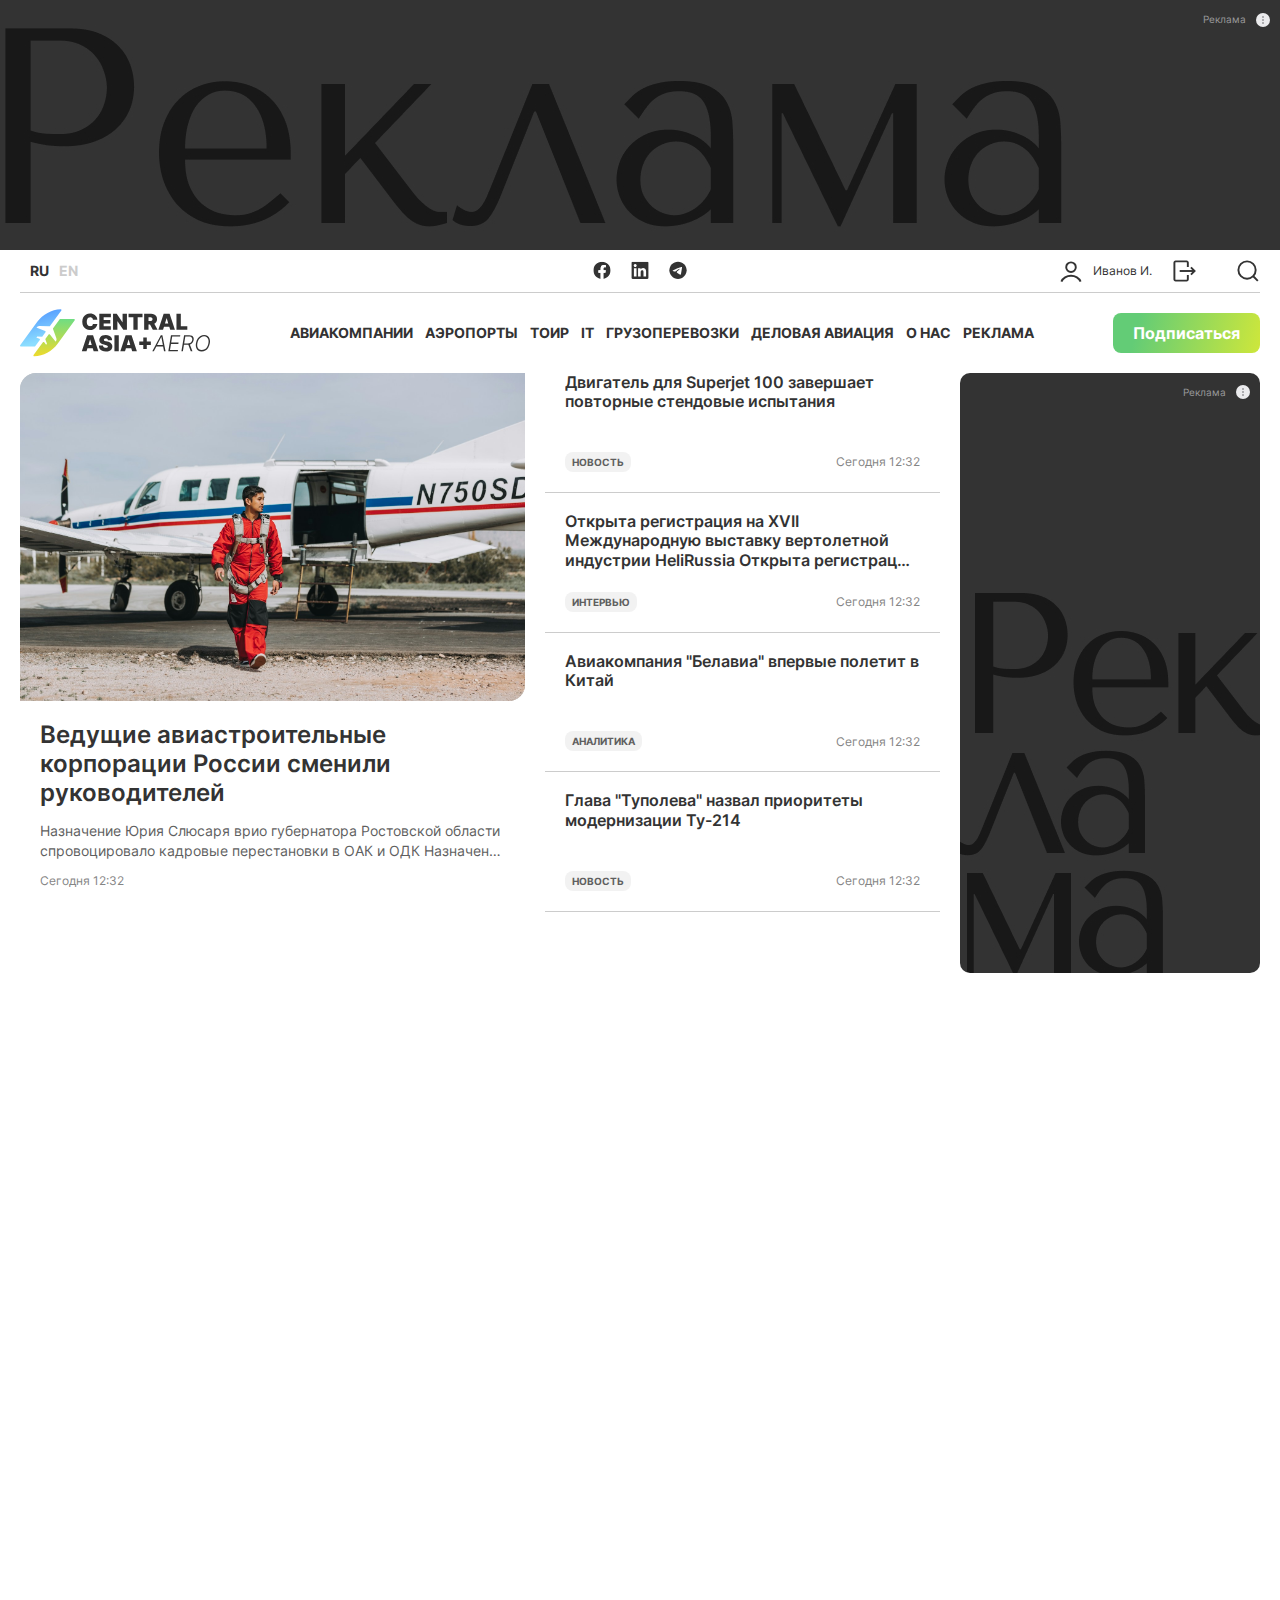
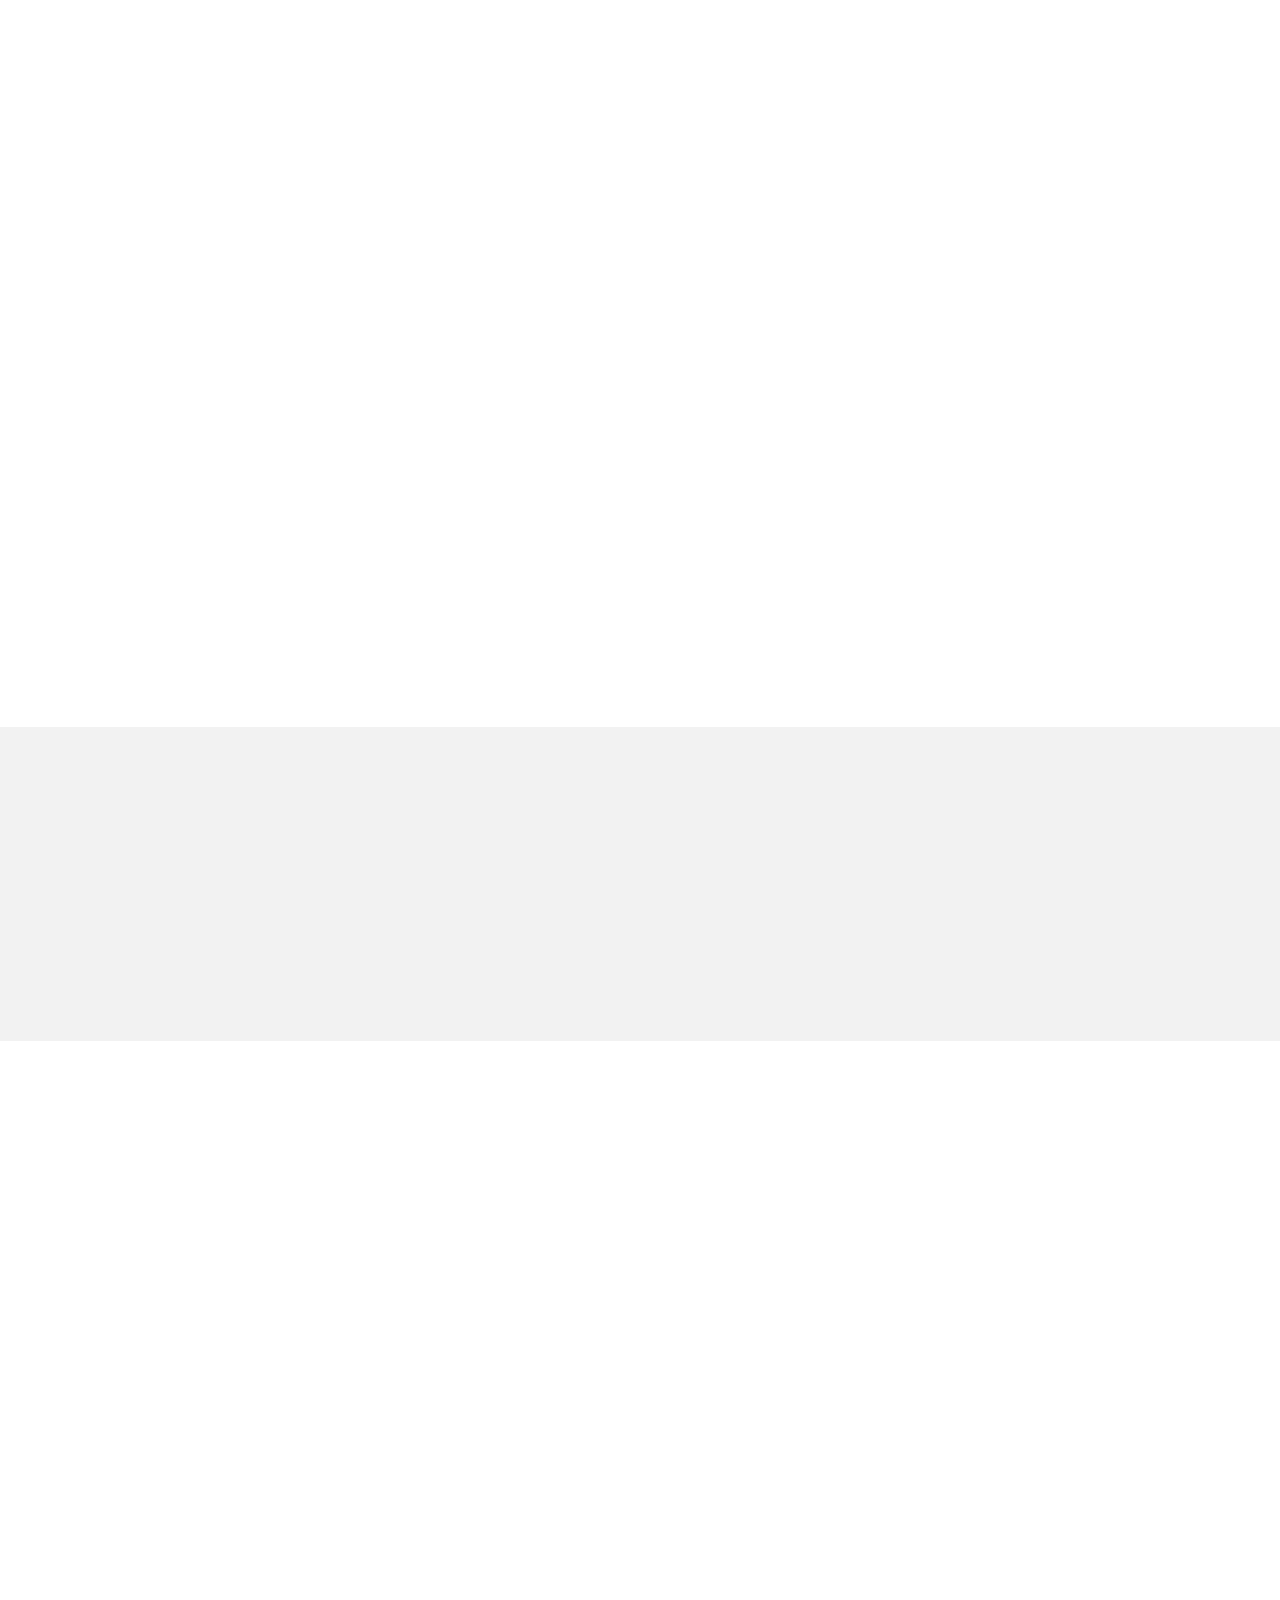
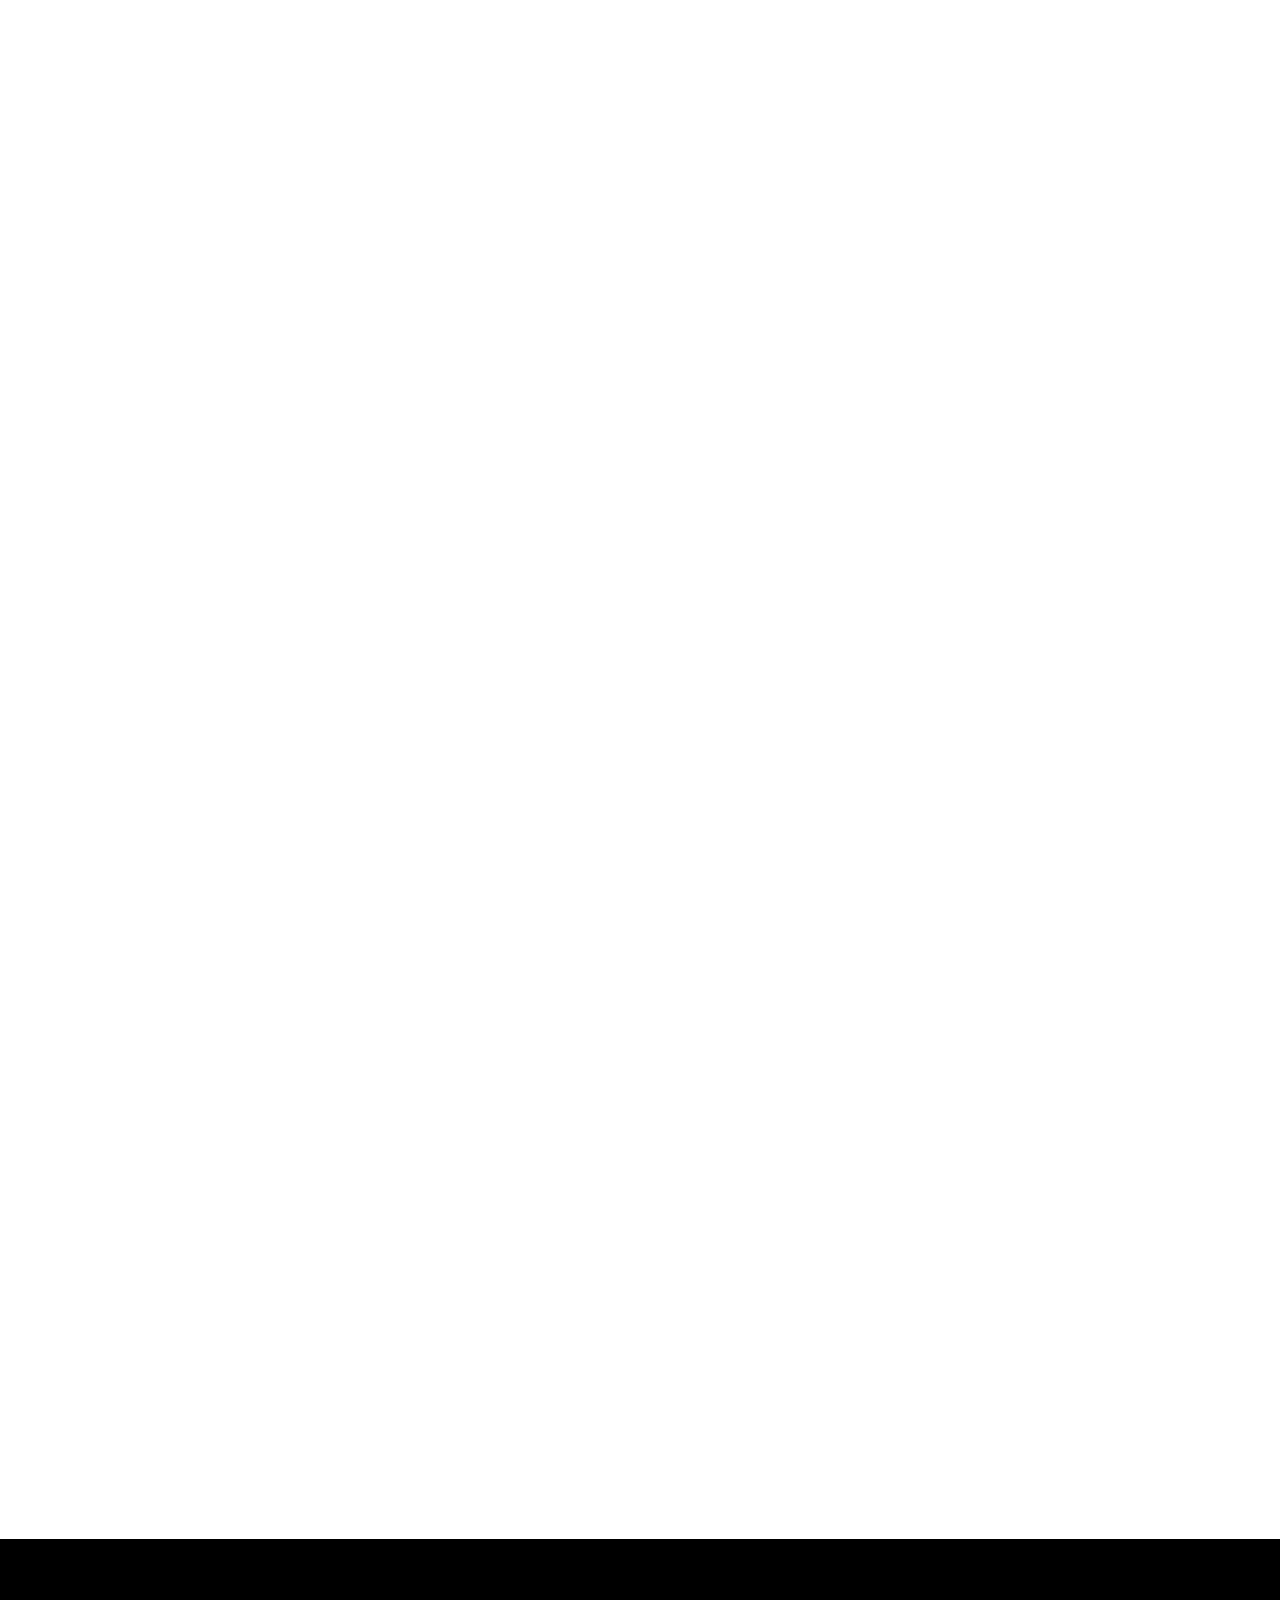
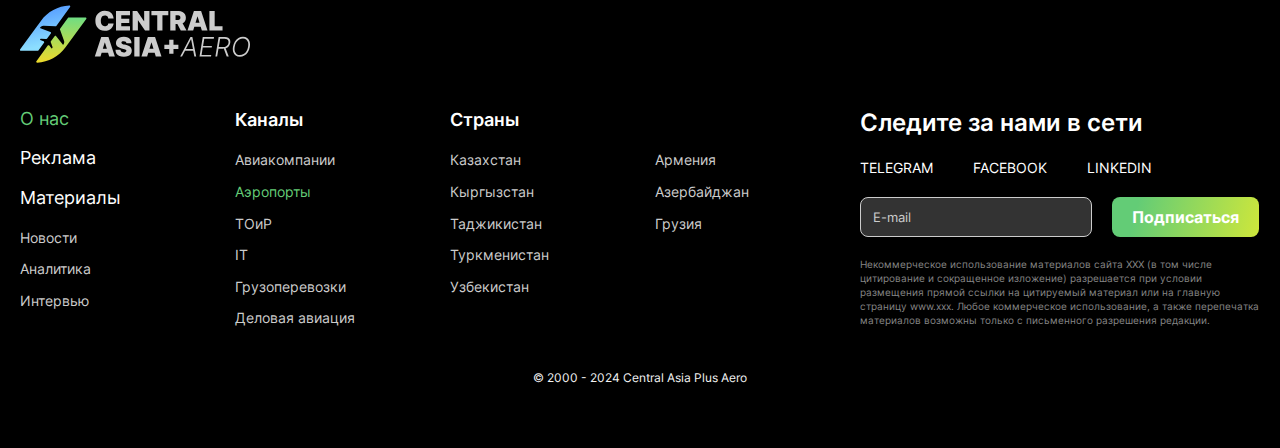
==== commit a31fcce9: "верстка" ====
--- a/index.html
+++ b/index.html
@@ -57,7 +57,8 @@
             rel="stylesheet"
             href="vendors/fancybox/jquery.fancybox.min.css"
         />
-        <link rel="stylesheet" href="css/common.css?3" />
+        <link rel="stylesheet" href="vendors/plyr/plyr.css" />
+        <link rel="stylesheet" href="css/common.css?4" />
     </head>
     <body>
         <div class="plate_block_top">
@@ -1450,6 +1451,7 @@
         <script src="vendors/easepick/easepick.umd.min.js"></script>
         <script src="vendors/swiper/swiper-bundle.min.js"></script>
         <script src="vendors/fancybox/jquery.fancybox.min.js"></script>
-        <script src="js/common.js?2"></script>
+        <script src="vendors/plyr/plyr.polyfilled.js"></script>
+        <script src="js/common.js?3"></script>
     </body>
 </html>
--- a/vendors/plyr/plyr.css
+++ b/vendors/plyr/plyr.css
@@ -0,0 +1 @@
+@keyframes plyr-progress{to{background-position:25px 0;background-position:var(--plyr-progress-loading-size,25px) 0}}@keyframes plyr-popup{0%{opacity:.5;transform:translateY(10px)}to{opacity:1;transform:translateY(0)}}@keyframes plyr-fade-in{0%{opacity:0}to{opacity:1}}.plyr{-moz-osx-font-smoothing:grayscale;-webkit-font-smoothing:antialiased;align-items:center;direction:ltr;display:flex;flex-direction:column;font-family:inherit;font-family:var(--plyr-font-family,inherit);font-variant-numeric:tabular-nums;font-weight:400;font-weight:var(--plyr-font-weight-regular,400);line-height:1.7;line-height:var(--plyr-line-height,1.7);max-width:100%;min-width:200px;position:relative;text-shadow:none;transition:box-shadow .3s ease;z-index:0}.plyr audio,.plyr iframe,.plyr video{display:block;height:100%;width:100%}.plyr button{font:inherit;line-height:inherit;width:auto}.plyr:focus{outline:0}.plyr--full-ui{box-sizing:border-box}.plyr--full-ui *,.plyr--full-ui :after,.plyr--full-ui :before{box-sizing:inherit}.plyr--full-ui a,.plyr--full-ui button,.plyr--full-ui input,.plyr--full-ui label{touch-action:manipulation}.plyr__badge{background:#4a5464;background:var(--plyr-badge-background,#4a5464);border-radius:2px;border-radius:var(--plyr-badge-border-radius,2px);color:#fff;color:var(--plyr-badge-text-color,#fff);font-size:9px;font-size:var(--plyr-font-size-badge,9px);line-height:1;padding:3px 4px}.plyr--full-ui ::-webkit-media-text-track-container{display:none}.plyr__captions{animation:plyr-fade-in .3s ease;bottom:0;display:none;font-size:13px;font-size:var(--plyr-font-size-small,13px);left:0;padding:10px;padding:var(--plyr-control-spacing,10px);position:absolute;text-align:center;transition:transform .4s ease-in-out;width:100%}.plyr__captions span:empty{display:none}@media(min-width:480px){.plyr__captions{font-size:15px;font-size:var(--plyr-font-size-base,15px);padding:20px;padding:calc(var(--plyr-control-spacing,10px)*2)}}@media(min-width:768px){.plyr__captions{font-size:18px;font-size:var(--plyr-font-size-large,18px)}}.plyr--captions-active .plyr__captions{display:block}.plyr:not(.plyr--hide-controls) .plyr__controls:not(:empty)~.plyr__captions{transform:translateY(-40px);transform:translateY(calc(var(--plyr-control-spacing,10px)*-4))}.plyr__caption{background:rgba(0,0,0,.8);background:var(--plyr-captions-background,rgba(0,0,0,.8));border-radius:2px;-webkit-box-decoration-break:clone;box-decoration-break:clone;color:#fff;color:var(--plyr-captions-text-color,#fff);line-height:185%;padding:.2em .5em;white-space:pre-wrap}.plyr__caption div{display:inline}.plyr__control{background:0 0;border:0;border-radius:3px;border-radius:var(--plyr-control-radius,3px);color:inherit;cursor:pointer;flex-shrink:0;overflow:visible;padding:7px;padding:calc(var(--plyr-control-spacing,10px)*.7);position:relative;transition:all .3s ease}.plyr__control svg{fill:currentColor;display:block;height:18px;height:var(--plyr-control-icon-size,18px);pointer-events:none;width:18px;width:var(--plyr-control-icon-size,18px)}.plyr__control:focus{outline:0}.plyr__control.plyr__tab-focus{outline-color:#00b3ff;outline-color:var(--plyr-tab-focus-color,var(--plyr-color-main,var(--plyr-color-main,#00b3ff)));outline-offset:2px;outline-style:dotted;outline-width:3px}a.plyr__control{text-decoration:none}.plyr__control.plyr__control--pressed .icon--not-pressed,.plyr__control.plyr__control--pressed .label--not-pressed,.plyr__control:not(.plyr__control--pressed) .icon--pressed,.plyr__control:not(.plyr__control--pressed) .label--pressed,a.plyr__control:after,a.plyr__control:before{display:none}.plyr--full-ui ::-webkit-media-controls{display:none}.plyr__controls{align-items:center;display:flex;justify-content:flex-end;text-align:center}.plyr__controls .plyr__progress__container{flex:1;min-width:0}.plyr__controls .plyr__controls__item{margin-left:2.5px;margin-left:calc(var(--plyr-control-spacing,10px)/4)}.plyr__controls .plyr__controls__item:first-child{margin-left:0;margin-right:auto}.plyr__controls .plyr__controls__item.plyr__progress__container{padding-left:2.5px;padding-left:calc(var(--plyr-control-spacing,10px)/4)}.plyr__controls .plyr__controls__item.plyr__time{padding:0 5px;padding:0 calc(var(--plyr-control-spacing,10px)/2)}.plyr__controls .plyr__controls__item.plyr__progress__container:first-child,.plyr__controls .plyr__controls__item.plyr__time+.plyr__time,.plyr__controls .plyr__controls__item.plyr__time:first-child{padding-left:0}.plyr [data-plyr=airplay],.plyr [data-plyr=captions],.plyr [data-plyr=fullscreen],.plyr [data-plyr=pip],.plyr__controls:empty{display:none}.plyr--airplay-supported [data-plyr=airplay],.plyr--captions-enabled [data-plyr=captions],.plyr--fullscreen-enabled [data-plyr=fullscreen],.plyr--pip-supported [data-plyr=pip]{display:inline-block}.plyr__menu{display:flex;position:relative}.plyr__menu .plyr__control svg{transition:transform .3s ease}.plyr__menu .plyr__control[aria-expanded=true] svg{transform:rotate(90deg)}.plyr__menu .plyr__control[aria-expanded=true] .plyr__tooltip{display:none}.plyr__menu__container{animation:plyr-popup .2s ease;background:hsla(0,0%,100%,.9);background:var(--plyr-menu-background,hsla(0,0%,100%,.9));border-radius:4px;bottom:100%;box-shadow:0 1px 2px rgba(0,0,0,.15);box-shadow:var(--plyr-menu-shadow,0 1px 2px rgba(0,0,0,.15));color:#4a5464;color:var(--plyr-menu-color,#4a5464);font-size:15px;font-size:var(--plyr-font-size-base,15px);margin-bottom:10px;position:absolute;right:-3px;text-align:left;white-space:nowrap;z-index:3}.plyr__menu__container>div{overflow:hidden;transition:height .35s cubic-bezier(.4,0,.2,1),width .35s cubic-bezier(.4,0,.2,1)}.plyr__menu__container:after{border:4px solid transparent;border-top:var(--plyr-menu-arrow-size,4px) solid hsla(0,0%,100%,.9);border-width:var(--plyr-menu-arrow-size,4px);content:"";height:0;position:absolute;right:14px;right:calc(var(--plyr-control-icon-size,18px)/2 + var(--plyr-control-spacing,10px)*.7 - var(--plyr-menu-arrow-size,4px)/2);top:100%;width:0}.plyr__menu__container [role=menu]{padding:7px;padding:calc(var(--plyr-control-spacing,10px)*.7)}.plyr__menu__container [role=menuitem],.plyr__menu__container [role=menuitemradio]{margin-top:2px}.plyr__menu__container [role=menuitem]:first-child,.plyr__menu__container [role=menuitemradio]:first-child{margin-top:0}.plyr__menu__container .plyr__control{align-items:center;color:#4a5464;color:var(--plyr-menu-color,#4a5464);display:flex;font-size:13px;font-size:var(--plyr-font-size-menu,var(--plyr-font-size-small,13px));padding:4.66667px 10.5px;padding:calc(var(--plyr-control-spacing,10px)*.7/1.5) calc(var(--plyr-control-spacing,10px)*.7*1.5);-webkit-user-select:none;user-select:none;width:100%}.plyr__menu__container .plyr__control>span{align-items:inherit;display:flex;width:100%}.plyr__menu__container .plyr__control:after{border:4px solid transparent;border:var(--plyr-menu-item-arrow-size,4px) solid transparent;content:"";position:absolute;top:50%;transform:translateY(-50%)}.plyr__menu__container .plyr__control--forward{padding-right:28px;padding-right:calc(var(--plyr-control-spacing,10px)*.7*4)}.plyr__menu__container .plyr__control--forward:after{border-left-color:#728197;border-left-color:var(--plyr-menu-arrow-color,#728197);right:6.5px;right:calc(var(--plyr-control-spacing,10px)*.7*1.5 - var(--plyr-menu-item-arrow-size,4px))}.plyr__menu__container .plyr__control--forward.plyr__tab-focus:after,.plyr__menu__container .plyr__control--forward:hover:after{border-left-color:initial}.plyr__menu__container .plyr__control--back{font-weight:400;font-weight:var(--plyr-font-weight-regular,400);margin:7px;margin:calc(var(--plyr-control-spacing,10px)*.7);margin-bottom:3.5px;margin-bottom:calc(var(--plyr-control-spacing,10px)*.7/2);padding-left:28px;padding-left:calc(var(--plyr-control-spacing,10px)*.7*4);position:relative;width:calc(100% - 14px);width:calc(100% - var(--plyr-control-spacing,10px)*.7*2)}.plyr__menu__container .plyr__control--back:after{border-right-color:#728197;border-right-color:var(--plyr-menu-arrow-color,#728197);left:6.5px;left:calc(var(--plyr-control-spacing,10px)*.7*1.5 - var(--plyr-menu-item-arrow-size,4px))}.plyr__menu__container .plyr__control--back:before{background:#dcdfe5;background:var(--plyr-menu-back-border-color,#dcdfe5);box-shadow:0 1px 0 #fff;box-shadow:0 1px 0 var(--plyr-menu-back-border-shadow-color,#fff);content:"";height:1px;left:0;margin-top:3.5px;margin-top:calc(var(--plyr-control-spacing,10px)*.7/2);overflow:hidden;position:absolute;right:0;top:100%}.plyr__menu__container .plyr__control--back.plyr__tab-focus:after,.plyr__menu__container .plyr__control--back:hover:after{border-right-color:initial}.plyr__menu__container .plyr__control[role=menuitemradio]{padding-left:7px;padding-left:calc(var(--plyr-control-spacing,10px)*.7)}.plyr__menu__container .plyr__control[role=menuitemradio]:after,.plyr__menu__container .plyr__control[role=menuitemradio]:before{border-radius:100%}.plyr__menu__container .plyr__control[role=menuitemradio]:before{background:rgba(0,0,0,.1);content:"";display:block;flex-shrink:0;height:16px;margin-right:10px;margin-right:var(--plyr-control-spacing,10px);transition:all .3s ease;width:16px}.plyr__menu__container .plyr__control[role=menuitemradio]:after{background:#fff;border:0;height:6px;left:12px;opacity:0;top:50%;transform:translateY(-50%) scale(0);transition:transform .3s ease,opacity .3s ease;width:6px}.plyr__menu__container .plyr__control[role=menuitemradio][aria-checked=true]:before{background:#00b3ff;background:var(--plyr-control-toggle-checked-background,var(--plyr-color-main,var(--plyr-color-main,#00b3ff)))}.plyr__menu__container .plyr__control[role=menuitemradio][aria-checked=true]:after{opacity:1;transform:translateY(-50%) scale(1)}.plyr__menu__container .plyr__control[role=menuitemradio].plyr__tab-focus:before,.plyr__menu__container .plyr__control[role=menuitemradio]:hover:before{background:rgba(35,40,47,.1)}.plyr__menu__container .plyr__menu__value{align-items:center;display:flex;margin-left:auto;margin-right:calc(-7px - -2);margin-right:calc(var(--plyr-control-spacing,10px)*.7*-1 - -2);overflow:hidden;padding-left:24.5px;padding-left:calc(var(--plyr-control-spacing,10px)*.7*3.5);pointer-events:none}.plyr--full-ui input[type=range]{-webkit-appearance:none;background:0 0;border:0;border-radius:26px;border-radius:calc(var(--plyr-range-thumb-height,13px)*2);color:#00b3ff;color:var(--plyr-range-fill-background,var(--plyr-color-main,var(--plyr-color-main,#00b3ff)));display:block;height:19px;height:calc(var(--plyr-range-thumb-active-shadow-width,3px)*2 + var(--plyr-range-thumb-height,13px));margin:0;min-width:0;padding:0;transition:box-shadow .3s ease;width:100%}.plyr--full-ui input[type=range]::-webkit-slider-runnable-track{background:0 0;background-image:linear-gradient(90deg,currentColor 0,transparent 0);background-image:linear-gradient(to right,currentColor var(--value,0),transparent var(--value,0));border:0;border-radius:2.5px;border-radius:calc(var(--plyr-range-track-height,5px)/2);height:5px;height:var(--plyr-range-track-height,5px);-webkit-transition:box-shadow .3s ease;transition:box-shadow .3s ease;-webkit-user-select:none;user-select:none}.plyr--full-ui input[type=range]::-webkit-slider-thumb{-webkit-appearance:none;background:#fff;background:var(--plyr-range-thumb-background,#fff);border:0;border-radius:100%;box-shadow:0 1px 1px rgba(35,40,47,.15),0 0 0 1px rgba(35,40,47,.2);box-shadow:var(--plyr-range-thumb-shadow,0 1px 1px rgba(35,40,47,.15),0 0 0 1px rgba(35,40,47,.2));height:13px;height:var(--plyr-range-thumb-height,13px);margin-top:-4px;margin-top:calc(var(--plyr-range-thumb-height,13px)/2*-1 - var(--plyr-range-track-height,5px)/2*-1);position:relative;-webkit-transition:all .2s ease;transition:all .2s ease;width:13px;width:var(--plyr-range-thumb-height,13px)}.plyr--full-ui input[type=range]::-moz-range-track{background:0 0;border:0;border-radius:2.5px;border-radius:calc(var(--plyr-range-track-height,5px)/2);height:5px;height:var(--plyr-range-track-height,5px);-moz-transition:box-shadow .3s ease;transition:box-shadow .3s ease;user-select:none}.plyr--full-ui input[type=range]::-moz-range-thumb{background:#fff;background:var(--plyr-range-thumb-background,#fff);border:0;border-radius:100%;box-shadow:0 1px 1px rgba(35,40,47,.15),0 0 0 1px rgba(35,40,47,.2);box-shadow:var(--plyr-range-thumb-shadow,0 1px 1px rgba(35,40,47,.15),0 0 0 1px rgba(35,40,47,.2));height:13px;height:var(--plyr-range-thumb-height,13px);position:relative;-moz-transition:all .2s ease;transition:all .2s ease;width:13px;width:var(--plyr-range-thumb-height,13px)}.plyr--full-ui input[type=range]::-moz-range-progress{background:currentColor;border-radius:2.5px;border-radius:calc(var(--plyr-range-track-height,5px)/2);height:5px;height:var(--plyr-range-track-height,5px)}.plyr--full-ui input[type=range]::-ms-track{color:transparent}.plyr--full-ui input[type=range]::-ms-fill-upper,.plyr--full-ui input[type=range]::-ms-track{background:0 0;border:0;border-radius:2.5px;border-radius:calc(var(--plyr-range-track-height,5px)/2);height:5px;height:var(--plyr-range-track-height,5px);-ms-transition:box-shadow .3s ease;transition:box-shadow .3s ease;user-select:none}.plyr--full-ui input[type=range]::-ms-fill-lower{background:0 0;background:currentColor;border:0;border-radius:2.5px;border-radius:calc(var(--plyr-range-track-height,5px)/2);height:5px;height:var(--plyr-range-track-height,5px);-ms-transition:box-shadow .3s ease;transition:box-shadow .3s ease;user-select:none}.plyr--full-ui input[type=range]::-ms-thumb{background:#fff;background:var(--plyr-range-thumb-background,#fff);border:0;border-radius:100%;box-shadow:0 1px 1px rgba(35,40,47,.15),0 0 0 1px rgba(35,40,47,.2);box-shadow:var(--plyr-range-thumb-shadow,0 1px 1px rgba(35,40,47,.15),0 0 0 1px rgba(35,40,47,.2));height:13px;height:var(--plyr-range-thumb-height,13px);margin-top:0;position:relative;-ms-transition:all .2s ease;transition:all .2s ease;width:13px;width:var(--plyr-range-thumb-height,13px)}.plyr--full-ui input[type=range]::-ms-tooltip{display:none}.plyr--full-ui input[type=range]:focus{outline:0}.plyr--full-ui input[type=range]::-moz-focus-outer{border:0}.plyr--full-ui input[type=range].plyr__tab-focus::-webkit-slider-runnable-track{outline-color:#00b3ff;outline-color:var(--plyr-tab-focus-color,var(--plyr-color-main,var(--plyr-color-main,#00b3ff)));outline-offset:2px;outline-style:dotted;outline-width:3px}.plyr--full-ui input[type=range].plyr__tab-focus::-moz-range-track{outline-color:#00b3ff;outline-color:var(--plyr-tab-focus-color,var(--plyr-color-main,var(--plyr-color-main,#00b3ff)));outline-offset:2px;outline-style:dotted;outline-width:3px}.plyr--full-ui input[type=range].plyr__tab-focus::-ms-track{outline-color:#00b3ff;outline-color:var(--plyr-tab-focus-color,var(--plyr-color-main,var(--plyr-color-main,#00b3ff)));outline-offset:2px;outline-style:dotted;outline-width:3px}.plyr__poster{background-color:#000;background-color:var(--plyr-video-background,var(--plyr-video-background,#000));background-position:50% 50%;background-repeat:no-repeat;background-size:contain;height:100%;left:0;opacity:0;position:absolute;top:0;transition:opacity .2s ease;width:100%;z-index:1}.plyr--stopped.plyr__poster-enabled .plyr__poster{opacity:1}.plyr--youtube.plyr--paused.plyr__poster-enabled:not(.plyr--stopped) .plyr__poster{display:none}.plyr__time{font-size:13px;font-size:var(--plyr-font-size-time,var(--plyr-font-size-small,13px))}.plyr__time+.plyr__time:before{content:"\2044";margin-right:10px;margin-right:var(--plyr-control-spacing,10px)}@media(max-width:767px){.plyr__time+.plyr__time{display:none}}.plyr__tooltip{background:hsla(0,0%,100%,.9);background:var(--plyr-tooltip-background,hsla(0,0%,100%,.9));border-radius:3px;border-radius:var(--plyr-tooltip-radius,3px);bottom:100%;box-shadow:0 1px 2px rgba(0,0,0,.15);box-shadow:var(--plyr-tooltip-shadow,0 1px 2px rgba(0,0,0,.15));color:#4a5464;color:var(--plyr-tooltip-color,#4a5464);font-size:13px;font-size:var(--plyr-font-size-small,13px);font-weight:400;font-weight:var(--plyr-font-weight-regular,400);left:50%;line-height:1.3;margin-bottom:10px;margin-bottom:calc(var(--plyr-control-spacing,10px)/2*2);opacity:0;padding:5px 7.5px;padding:calc(var(--plyr-control-spacing,10px)/2) calc(var(--plyr-control-spacing,10px)/2*1.5);pointer-events:none;position:absolute;transform:translate(-50%,10px) scale(.8);transform-origin:50% 100%;transition:transform .2s ease .1s,opacity .2s ease .1s;white-space:nowrap;z-index:2}.plyr__tooltip:before{border-left:4px solid transparent;border-left:var(--plyr-tooltip-arrow-size,4px) solid transparent;border-right:4px solid transparent;border-right:var(--plyr-tooltip-arrow-size,4px) solid transparent;border-top:4px solid hsla(0,0%,100%,.9);border-top:var(--plyr-tooltip-arrow-size,4px) solid var(--plyr-tooltip-background,hsla(0,0%,100%,.9));bottom:-4px;bottom:calc(var(--plyr-tooltip-arrow-size,4px)*-1);content:"";height:0;left:50%;position:absolute;transform:translateX(-50%);width:0;z-index:2}.plyr .plyr__control.plyr__tab-focus .plyr__tooltip,.plyr .plyr__control:hover .plyr__tooltip,.plyr__tooltip--visible{opacity:1;transform:translate(-50%) scale(1)}.plyr .plyr__control:hover .plyr__tooltip{z-index:3}.plyr__controls>.plyr__control:first-child+.plyr__control .plyr__tooltip,.plyr__controls>.plyr__control:first-child .plyr__tooltip{left:0;transform:translateY(10px) scale(.8);transform-origin:0 100%}.plyr__controls>.plyr__control:first-child+.plyr__control .plyr__tooltip:before,.plyr__controls>.plyr__control:first-child .plyr__tooltip:before{left:16px;left:calc(var(--plyr-control-icon-size,18px)/2 + var(--plyr-control-spacing,10px)*.7)}.plyr__controls>.plyr__control:last-child .plyr__tooltip{left:auto;right:0;transform:translateY(10px) scale(.8);transform-origin:100% 100%}.plyr__controls>.plyr__control:last-child .plyr__tooltip:before{left:auto;right:16px;right:calc(var(--plyr-control-icon-size,18px)/2 + var(--plyr-control-spacing,10px)*.7);transform:translateX(50%)}.plyr__controls>.plyr__control:first-child+.plyr__control.plyr__tab-focus .plyr__tooltip,.plyr__controls>.plyr__control:first-child+.plyr__control .plyr__tooltip--visible,.plyr__controls>.plyr__control:first-child+.plyr__control:hover .plyr__tooltip,.plyr__controls>.plyr__control:first-child.plyr__tab-focus .plyr__tooltip,.plyr__controls>.plyr__control:first-child .plyr__tooltip--visible,.plyr__controls>.plyr__control:first-child:hover .plyr__tooltip,.plyr__controls>.plyr__control:last-child.plyr__tab-focus .plyr__tooltip,.plyr__controls>.plyr__control:last-child .plyr__tooltip--visible,.plyr__controls>.plyr__control:last-child:hover .plyr__tooltip{transform:translate(0) scale(1)}.plyr__progress{left:6.5px;left:calc(var(--plyr-range-thumb-height,13px)*.5);margin-right:13px;margin-right:var(--plyr-range-thumb-height,13px);position:relative}.plyr__progress__buffer,.plyr__progress input[type=range]{margin-left:-6.5px;margin-left:calc(var(--plyr-range-thumb-height,13px)*-.5);margin-right:-6.5px;margin-right:calc(var(--plyr-range-thumb-height,13px)*-.5);width:calc(100% + 13px);width:calc(100% + var(--plyr-range-thumb-height,13px))}.plyr__progress input[type=range]{position:relative;z-index:2}.plyr__progress .plyr__tooltip{font-size:13px;font-size:var(--plyr-font-size-time,var(--plyr-font-size-small,13px));left:0}.plyr__progress__buffer{-webkit-appearance:none;background:0 0;border:0;border-radius:100px;height:5px;height:var(--plyr-range-track-height,5px);left:0;margin-top:-2.5px;margin-top:calc(var(--plyr-range-track-height,5px)/2*-1);padding:0;position:absolute;top:50%}.plyr__progress__buffer::-webkit-progress-bar{background:0 0}.plyr__progress__buffer::-webkit-progress-value{background:currentColor;border-radius:100px;min-width:5px;min-width:var(--plyr-range-track-height,5px);-webkit-transition:width .2s ease;transition:width .2s ease}.plyr__progress__buffer::-moz-progress-bar{background:currentColor;border-radius:100px;min-width:5px;min-width:var(--plyr-range-track-height,5px);-moz-transition:width .2s ease;transition:width .2s ease}.plyr__progress__buffer::-ms-fill{border-radius:100px;-ms-transition:width .2s ease;transition:width .2s ease}.plyr--loading .plyr__progress__buffer{animation:plyr-progress 1s linear infinite;background-image:linear-gradient(-45deg,rgba(35,40,47,.6) 25%,transparent 0,transparent 50%,rgba(35,40,47,.6) 0,rgba(35,40,47,.6) 75%,transparent 0,transparent);background-image:linear-gradient(-45deg,var(--plyr-progress-loading-background,rgba(35,40,47,.6)) 25%,transparent 25%,transparent 50%,var(--plyr-progress-loading-background,rgba(35,40,47,.6)) 50%,var(--plyr-progress-loading-background,rgba(35,40,47,.6)) 75%,transparent 75%,transparent);background-repeat:repeat-x;background-size:25px 25px;background-size:var(--plyr-progress-loading-size,25px) var(--plyr-progress-loading-size,25px);color:transparent}.plyr--video.plyr--loading .plyr__progress__buffer{background-color:hsla(0,0%,100%,.25);background-color:var(--plyr-video-progress-buffered-background,hsla(0,0%,100%,.25))}.plyr--audio.plyr--loading .plyr__progress__buffer{background-color:rgba(193,200,209,.6);background-color:var(--plyr-audio-progress-buffered-background,rgba(193,200,209,.6))}.plyr__volume{align-items:center;display:flex;max-width:110px;min-width:80px;position:relative;width:20%}.plyr__volume input[type=range]{margin-left:5px;margin-left:calc(var(--plyr-control-spacing,10px)/2);margin-right:5px;margin-right:calc(var(--plyr-control-spacing,10px)/2);position:relative;z-index:2}.plyr--is-ios .plyr__volume{min-width:0;width:auto}.plyr--audio{display:block}.plyr--audio .plyr__controls{background:#fff;background:var(--plyr-audio-controls-background,#fff);border-radius:inherit;color:#4a5464;color:var(--plyr-audio-control-color,#4a5464);padding:10px;padding:var(--plyr-control-spacing,10px)}.plyr--audio .plyr__control.plyr__tab-focus,.plyr--audio .plyr__control:hover,.plyr--audio .plyr__control[aria-expanded=true]{background:#00b3ff;background:var(--plyr-audio-control-background-hover,var(--plyr-color-main,var(--plyr-color-main,#00b3ff)));color:#fff;color:var(--plyr-audio-control-color-hover,#fff)}.plyr--full-ui.plyr--audio input[type=range]::-webkit-slider-runnable-track{background-color:rgba(193,200,209,.6);background-color:var(--plyr-audio-range-track-background,var(--plyr-audio-progress-buffered-background,rgba(193,200,209,.6)))}.plyr--full-ui.plyr--audio input[type=range]::-moz-range-track{background-color:rgba(193,200,209,.6);background-color:var(--plyr-audio-range-track-background,var(--plyr-audio-progress-buffered-background,rgba(193,200,209,.6)))}.plyr--full-ui.plyr--audio input[type=range]::-ms-track{background-color:rgba(193,200,209,.6);background-color:var(--plyr-audio-range-track-background,var(--plyr-audio-progress-buffered-background,rgba(193,200,209,.6)))}.plyr--full-ui.plyr--audio input[type=range]:active::-webkit-slider-thumb{box-shadow:0 1px 1px rgba(35,40,47,.15),0 0 0 1px rgba(35,40,47,.2),0 0 0 3px rgba(35,40,47,.1);box-shadow:var(--plyr-range-thumb-shadow,0 1px 1px rgba(35,40,47,.15),0 0 0 1px rgba(35,40,47,.2)),0 0 0 var(--plyr-range-thumb-active-shadow-width,3px) var(--plyr-audio-range-thumb-active-shadow-color,rgba(35,40,47,.1))}.plyr--full-ui.plyr--audio input[type=range]:active::-moz-range-thumb{box-shadow:0 1px 1px rgba(35,40,47,.15),0 0 0 1px rgba(35,40,47,.2),0 0 0 3px rgba(35,40,47,.1);box-shadow:var(--plyr-range-thumb-shadow,0 1px 1px rgba(35,40,47,.15),0 0 0 1px rgba(35,40,47,.2)),0 0 0 var(--plyr-range-thumb-active-shadow-width,3px) var(--plyr-audio-range-thumb-active-shadow-color,rgba(35,40,47,.1))}.plyr--full-ui.plyr--audio input[type=range]:active::-ms-thumb{box-shadow:0 1px 1px rgba(35,40,47,.15),0 0 0 1px rgba(35,40,47,.2),0 0 0 3px rgba(35,40,47,.1);box-shadow:var(--plyr-range-thumb-shadow,0 1px 1px rgba(35,40,47,.15),0 0 0 1px rgba(35,40,47,.2)),0 0 0 var(--plyr-range-thumb-active-shadow-width,3px) var(--plyr-audio-range-thumb-active-shadow-color,rgba(35,40,47,.1))}.plyr--audio .plyr__progress__buffer{color:rgba(193,200,209,.6);color:var(--plyr-audio-progress-buffered-background,rgba(193,200,209,.6))}.plyr--video{background:#000;background:var(--plyr-video-background,var(--plyr-video-background,#000));overflow:hidden}.plyr--video.plyr--menu-open{overflow:visible}.plyr__video-wrapper{background:#000;background:var(--plyr-video-background,var(--plyr-video-background,#000));margin:auto;overflow:hidden;position:relative;width:100%}.plyr__video-embed,.plyr__video-wrapper--fixed-ratio{aspect-ratio:16/9}@supports not (aspect-ratio:16/9){.plyr__video-embed,.plyr__video-wrapper--fixed-ratio{height:0;padding-bottom:56.25%;position:relative}}.plyr__video-embed iframe,.plyr__video-wrapper--fixed-ratio video{border:0;height:100%;left:0;position:absolute;top:0;width:100%}.plyr--full-ui .plyr__video-embed>.plyr__video-embed__container{padding-bottom:240%;position:relative;transform:translateY(-38.28125%)}.plyr--video .plyr__controls{background:linear-gradient(transparent,rgba(0,0,0,.75));background:var(--plyr-video-controls-background,linear-gradient(transparent,rgba(0,0,0,.75)));border-bottom-left-radius:inherit;border-bottom-right-radius:inherit;bottom:0;color:#fff;color:var(--plyr-video-control-color,#fff);left:0;padding:5px;padding:calc(var(--plyr-control-spacing,10px)/2);padding-top:20px;padding-top:calc(var(--plyr-control-spacing,10px)*2);position:absolute;right:0;transition:opacity .4s ease-in-out,transform .4s ease-in-out;z-index:3}@media(min-width:480px){.plyr--video .plyr__controls{padding:10px;padding:var(--plyr-control-spacing,10px);padding-top:35px;padding-top:calc(var(--plyr-control-spacing,10px)*3.5)}}.plyr--video.plyr--hide-controls .plyr__controls{opacity:0;pointer-events:none;transform:translateY(100%)}.plyr--video .plyr__control.plyr__tab-focus,.plyr--video .plyr__control:hover,.plyr--video .plyr__control[aria-expanded=true]{background:#00b3ff;background:var(--plyr-video-control-background-hover,var(--plyr-color-main,var(--plyr-color-main,#00b3ff)));color:#fff;color:var(--plyr-video-control-color-hover,#fff)}.plyr__control--overlaid{background:#00b3ff;background:var(--plyr-video-control-background-hover,var(--plyr-color-main,var(--plyr-color-main,#00b3ff)));border:0;border-radius:100%;color:#fff;color:var(--plyr-video-control-color,#fff);display:none;left:50%;opacity:.9;padding:15px;padding:calc(var(--plyr-control-spacing,10px)*1.5);position:absolute;top:50%;transform:translate(-50%,-50%);transition:.3s;z-index:2}.plyr__control--overlaid svg{left:2px;position:relative}.plyr__control--overlaid:focus,.plyr__control--overlaid:hover{opacity:1}.plyr--playing .plyr__control--overlaid{opacity:0;visibility:hidden}.plyr--full-ui.plyr--video .plyr__control--overlaid{display:block}.plyr--full-ui.plyr--video input[type=range]::-webkit-slider-runnable-track{background-color:hsla(0,0%,100%,.25);background-color:var(--plyr-video-range-track-background,var(--plyr-video-progress-buffered-background,hsla(0,0%,100%,.25)))}.plyr--full-ui.plyr--video input[type=range]::-moz-range-track{background-color:hsla(0,0%,100%,.25);background-color:var(--plyr-video-range-track-background,var(--plyr-video-progress-buffered-background,hsla(0,0%,100%,.25)))}.plyr--full-ui.plyr--video input[type=range]::-ms-track{background-color:hsla(0,0%,100%,.25);background-color:var(--plyr-video-range-track-background,var(--plyr-video-progress-buffered-background,hsla(0,0%,100%,.25)))}.plyr--full-ui.plyr--video input[type=range]:active::-webkit-slider-thumb{box-shadow:0 1px 1px rgba(35,40,47,.15),0 0 0 1px rgba(35,40,47,.2),0 0 0 3px hsla(0,0%,100%,.5);box-shadow:var(--plyr-range-thumb-shadow,0 1px 1px rgba(35,40,47,.15),0 0 0 1px rgba(35,40,47,.2)),0 0 0 var(--plyr-range-thumb-active-shadow-width,3px) var(--plyr-audio-range-thumb-active-shadow-color,hsla(0,0%,100%,.5))}.plyr--full-ui.plyr--video input[type=range]:active::-moz-range-thumb{box-shadow:0 1px 1px rgba(35,40,47,.15),0 0 0 1px rgba(35,40,47,.2),0 0 0 3px hsla(0,0%,100%,.5);box-shadow:var(--plyr-range-thumb-shadow,0 1px 1px rgba(35,40,47,.15),0 0 0 1px rgba(35,40,47,.2)),0 0 0 var(--plyr-range-thumb-active-shadow-width,3px) var(--plyr-audio-range-thumb-active-shadow-color,hsla(0,0%,100%,.5))}.plyr--full-ui.plyr--video input[type=range]:active::-ms-thumb{box-shadow:0 1px 1px rgba(35,40,47,.15),0 0 0 1px rgba(35,40,47,.2),0 0 0 3px hsla(0,0%,100%,.5);box-shadow:var(--plyr-range-thumb-shadow,0 1px 1px rgba(35,40,47,.15),0 0 0 1px rgba(35,40,47,.2)),0 0 0 var(--plyr-range-thumb-active-shadow-width,3px) var(--plyr-audio-range-thumb-active-shadow-color,hsla(0,0%,100%,.5))}.plyr--video .plyr__progress__buffer{color:hsla(0,0%,100%,.25);color:var(--plyr-video-progress-buffered-background,hsla(0,0%,100%,.25))}.plyr:fullscreen{background:#000;border-radius:0!important;height:100%;margin:0;width:100%}.plyr:fullscreen video{height:100%}.plyr:fullscreen .plyr__control .icon--exit-fullscreen{display:block}.plyr:fullscreen .plyr__control .icon--exit-fullscreen+svg{display:none}.plyr:fullscreen.plyr--hide-controls{cursor:none}@media(min-width:1024px){.plyr:-webkit-full-screen .plyr__captions{font-size:21px;font-size:var(--plyr-font-size-xlarge,21px)}.plyr:fullscreen .plyr__captions{font-size:21px;font-size:var(--plyr-font-size-xlarge,21px)}}.plyr:-webkit-full-screen{background:#000;border-radius:0!important;height:100%;margin:0;width:100%}.plyr:-webkit-full-screen video{height:100%}.plyr:-webkit-full-screen .plyr__control .icon--exit-fullscreen{display:block}.plyr:-webkit-full-screen .plyr__control .icon--exit-fullscreen+svg{display:none}.plyr:-webkit-full-screen.plyr--hide-controls{cursor:none}@media(min-width:1024px){.plyr:-webkit-full-screen .plyr__captions{font-size:21px;font-size:var(--plyr-font-size-xlarge,21px)}}.plyr:-moz-full-screen{background:#000;border-radius:0!important;height:100%;margin:0;width:100%}.plyr:-moz-full-screen video{height:100%}.plyr:-moz-full-screen .plyr__control .icon--exit-fullscreen{display:block}.plyr:-moz-full-screen .plyr__control .icon--exit-fullscreen+svg{display:none}.plyr:-moz-full-screen.plyr--hide-controls{cursor:none}@media(min-width:1024px){.plyr:-moz-full-screen .plyr__captions{font-size:21px;font-size:var(--plyr-font-size-xlarge,21px)}}.plyr:-ms-fullscreen{background:#000;border-radius:0!important;height:100%;margin:0;width:100%}.plyr:-ms-fullscreen video{height:100%}.plyr:-ms-fullscreen .plyr__control .icon--exit-fullscreen{display:block}.plyr:-ms-fullscreen .plyr__control .icon--exit-fullscreen+svg{display:none}.plyr:-ms-fullscreen.plyr--hide-controls{cursor:none}@media(min-width:1024px){.plyr:-ms-fullscreen .plyr__captions{font-size:21px;font-size:var(--plyr-font-size-xlarge,21px)}}.plyr--fullscreen-fallback{background:#000;border-radius:0!important;bottom:0;display:block;height:100%;left:0;margin:0;position:fixed;right:0;top:0;width:100%;z-index:10000000}.plyr--fullscreen-fallback video{height:100%}.plyr--fullscreen-fallback .plyr__control .icon--exit-fullscreen{display:block}.plyr--fullscreen-fallback .plyr__control .icon--exit-fullscreen+svg{display:none}.plyr--fullscreen-fallback.plyr--hide-controls{cursor:none}@media(min-width:1024px){.plyr--fullscreen-fallback .plyr__captions{font-size:21px;font-size:var(--plyr-font-size-xlarge,21px)}}.plyr__ads{border-radius:inherit;bottom:0;cursor:pointer;left:0;overflow:hidden;position:absolute;right:0;top:0;z-index:-1}.plyr__ads>div,.plyr__ads>div iframe{height:100%;position:absolute;width:100%}.plyr__ads:after{background:#23282f;border-radius:2px;bottom:10px;bottom:var(--plyr-control-spacing,10px);color:#fff;content:attr(data-badge-text);font-size:11px;padding:2px 6px;pointer-events:none;position:absolute;right:10px;right:var(--plyr-control-spacing,10px);z-index:3}.plyr__ads:after:empty{display:none}.plyr__cues{background:currentColor;display:block;height:5px;height:var(--plyr-range-track-height,5px);left:0;margin:-var(--plyr-range-track-height,5px)/2 0 0;opacity:.8;position:absolute;top:50%;width:3px;z-index:3}.plyr__preview-thumb{background-color:hsla(0,0%,100%,.9);background-color:var(--plyr-tooltip-background,hsla(0,0%,100%,.9));border-radius:3px;bottom:100%;box-shadow:0 1px 2px rgba(0,0,0,.15);box-shadow:var(--plyr-tooltip-shadow,0 1px 2px rgba(0,0,0,.15));margin-bottom:10px;margin-bottom:calc(var(--plyr-control-spacing,10px)/2*2);opacity:0;padding:3px;padding:var(--plyr-tooltip-radius,3px);pointer-events:none;position:absolute;transform:translateY(10px) scale(.8);transform-origin:50% 100%;transition:transform .2s ease .1s,opacity .2s ease .1s;z-index:2}.plyr__preview-thumb--is-shown{opacity:1;transform:translate(0) scale(1)}.plyr__preview-thumb:before{border-left:4px solid transparent;border-left:var(--plyr-tooltip-arrow-size,4px) solid transparent;border-right:4px solid transparent;border-right:var(--plyr-tooltip-arrow-size,4px) solid transparent;border-top:4px solid hsla(0,0%,100%,.9);border-top:var(--plyr-tooltip-arrow-size,4px) solid var(--plyr-tooltip-background,hsla(0,0%,100%,.9));bottom:-4px;bottom:calc(var(--plyr-tooltip-arrow-size,4px)*-1);content:"";height:0;left:50%;position:absolute;transform:translateX(-50%);width:0;z-index:2}.plyr__preview-thumb__image-container{background:#c1c8d1;border-radius:2px;border-radius:calc(var(--plyr-tooltip-radius,3px) - 1px);overflow:hidden;position:relative;z-index:0}.plyr__preview-thumb__image-container img{height:100%;left:0;max-height:none;max-width:none;position:absolute;top:0;width:100%}.plyr__preview-thumb__time-container{bottom:6px;left:0;position:absolute;right:0;white-space:nowrap;z-index:3}.plyr__preview-thumb__time-container span{background-color:rgba(0,0,0,.55);border-radius:2px;border-radius:calc(var(--plyr-tooltip-radius,3px) - 1px);color:#fff;font-size:13px;font-size:var(--plyr-font-size-time,var(--plyr-font-size-small,13px));padding:3px 6px}.plyr__preview-scrubbing{bottom:0;filter:blur(1px);height:100%;left:0;margin:auto;opacity:0;overflow:hidden;pointer-events:none;position:absolute;right:0;top:0;transition:opacity .3s ease;width:100%;z-index:1}.plyr__preview-scrubbing--is-shown{opacity:1}.plyr__preview-scrubbing img{height:100%;left:0;max-height:none;max-width:none;-o-object-fit:contain;object-fit:contain;position:absolute;top:0;width:100%}.plyr--no-transition{transition:none!important}.plyr__sr-only{clip:rect(1px,1px,1px,1px);border:0!important;height:1px!important;overflow:hidden;padding:0!important;position:absolute!important;width:1px!important}.plyr [hidden]{display:none!important}--- a/css/common.css
+++ b/css/common.css
@@ -192,6 +192,9 @@
   padding: 4px 6px 4px 12px;
   border: 1px solid #ccc;
 }
+.btn_arrow svg {
+  stroke: #287ad4;
+}
 .btn_arrow:hover {
   border-color: #287ad4;
 }
@@ -309,8 +312,21 @@
 .arrows .swiper-button-next:after,
 .arrows .swiper-button-prev:after {
   content: "";
-  width: 24px;
-  height: 24px;
+  display: none;
+}
+.arrows .swiper-button-next:before,
+.arrows .swiper-button-prev:before {
+  content: "";
+  display: block;
+  position: absolute;
+  top: 0;
+  left: 0;
+  bottom: 0;
+  right: 0;
+  width: 100%;
+  height: 100%;
+  background-position: center;
+  background-repeat: no-repeat;
 }
 .arrows .swiper-button-next:hover,
 .arrows .swiper-button-prev:hover {
@@ -319,13 +335,13 @@
 .arrows .swiper-button-next {
   right: initial;
 }
-.arrows .swiper-button-next:after {
+.arrows .swiper-button-next:before {
   background-image: url("data:image/svg+xml;charset=UTF-8,%3csvg xmlns='http://www.w3.org/2000/svg' width='24' height='24' viewBox='0 0 24 24' fill='none'%3e%3cpath d='M9.0791 6L15.0791 12L9.0791 18' stroke='%23287AD4' stroke-width='2'/%3e%3c/svg%3e");
 }
 .arrows .swiper-button-prev {
   left: initial;
 }
-.arrows .swiper-button-prev:after {
+.arrows .swiper-button-prev:before {
   background-image: url("data:image/svg+xml;charset=UTF-8,%3csvg width='24' height='24' viewBox='0 0 24 24' fill='none' xmlns='http://www.w3.org/2000/svg'%3e%3cpath d='M15.0791 6L9.0791 12L15.0791 18' stroke='%23287AD4' stroke-width='2'/%3e%3c/svg%3e ");
 }
 
@@ -586,6 +602,9 @@
   gap: 10px;
   cursor: pointer;
 }
+.plate_block_label:hover {
+  color: #64cc77;
+}
 
 .plate_block_label_btn {
   width: 14px;
@@ -597,6 +616,7 @@
 .plate_block_label_dropdown {
   border-radius: 10px;
   border: 1px solid #e3e1ef;
+  color: #99999b;
   background: #fff;
   position: absolute;
   top: calc(100% + 6px);
@@ -895,21 +915,23 @@
   }
 }
 .bg_img {
-  background: linear-gradient(90deg, rgba(242, 242, 242, 0) 0%, #f2f2f2 23%, #f2f2f2 76%, rgba(242, 242, 242, 0) 100%), url("../imgs/plane_bg.png") center/cover no-repeat, #f2f2f2;
-}
-
+  background: #f2f2f2;
+}
+
+@media screen and (min-width: 1201px) {
+  .news_list.-col_4 .col {
+    width: 25%;
+  }
+  .news_list.-col_4 .item .title {
+    height: 110px;
+  }
+}
 .news_list {
   margin-left: -10px;
   margin-right: -10px;
   display: flex;
   flex-wrap: wrap;
   row-gap: 30px;
-}
-.news_list.-col_4 .col {
-  width: 25%;
-}
-.news_list.-col_4 .item .title {
-  height: 110px;
 }
 .news_list .col {
   padding-left: 10px;
@@ -1617,31 +1639,34 @@
   transform: rotate(180deg);
 }
 .select2-container--default.select2-container--open.select2-container--above .select2-selection--single {
-  border-bottom-left-radius: 30px;
-  border-bottom-right-radius: 30px;
+  border-top-left-radius: 30px;
+  border-top-right-radius: 30px;
 }
 
 .select2-container--default .select2-results__option--highlighted.select2-results__option--selectable {
   color: #333333;
 }
 
-.select2-container--open .select2-dropdown--below {
-  top: 6px;
-}
-
+@media screen and (min-width: 577px) {
+  .select2-dropdown {
+    width: 182px !important;
+  }
+}
 .select2-dropdown {
-  width: 182px !important;
   background: #f2f2f2;
   border: none;
   overflow: hidden;
-  box-shadow: 0px 4px 14px 0px rgba(75, 80, 72, 0.4);
   border-radius: 8px;
 }
 .select2-dropdown.select2-dropdown--below {
   border-radius: 8px;
+  top: 6px;
+  box-shadow: 0px 4px 14px 0px rgba(75, 80, 72, 0.4);
 }
 .select2-dropdown.select2-dropdown--above {
   border-radius: 8px;
+  top: -6px;
+  box-shadow: 0px 0px 14px 0px rgba(75, 80, 72, 0.4);
 }
 
 .select2-results__options {
@@ -1693,24 +1718,6 @@
   max-height: 300px;
 }
 
-@media screen and (max-width: 440px) {
-  .select2-dropdown {
-    top: initial !important;
-    position: fixed;
-    bottom: 0;
-    left: 0;
-    width: 100% !important;
-    height: calc(100% - 190px);
-    border-radius: 18px 18px 0px 0px;
-    box-shadow: 0px 0px 14px 0px rgba(75, 80, 72, 0.4);
-  }
-  .select2-results__option {
-    padding: 9px 20px;
-  }
-  .select2-container--default .select2-results > .select2-results__options {
-    max-height: 100%;
-  }
-}
 .date_input_input {
   min-width: 230px;
   width: 100%;
@@ -1809,6 +1816,7 @@
 }
 .mobile_menu .center {
   padding: 0 10px;
+  overflow: auto;
 }
 .mobile_menu .bottom {
   margin-top: auto;
@@ -1857,6 +1865,10 @@
 @media screen and (max-width: 1200px) {
   .category_block .news_list .col {
     width: 50%;
+  }
+  .category_title_wrapper {
+    flex-direction: column;
+    align-items: flex-start;
   }
 }
 .plate_block_body {
@@ -2155,6 +2167,7 @@
   align-items: center;
   margin-bottom: 8px;
   padding: 10px 0;
+  min-height: 40px;
 }
 .remark_block .text span {
   white-space: nowrap;
@@ -2376,4 +2389,252 @@
   .subscribe_list .item {
     width: 100%;
   }
+}
+.error_block {
+  display: flex;
+  align-items: center;
+  justify-content: space-between;
+  margin-top: 10px;
+  gap: 40px;
+}
+.error_block .left {
+  width: 335px;
+}
+.error_block .text {
+  margin-top: 20px;
+  font-size: 18px;
+  line-height: 150%;
+}
+.error_block .btn {
+  margin-top: 20px;
+  gap: 10px;
+  padding: 8px 20px 8px 10px;
+}
+.error_block .btn svg {
+  stroke: #fff;
+}
+.error_block .right {
+  padding-right: 60px;
+}
+
+.footer_secondary {
+  background: #f2f2f2;
+  padding: 20px 0;
+  margin-top: auto;
+}
+.footer_secondary .logo {
+  width: 132px;
+}
+.footer_secondary .text {
+  font-size: 12px;
+  line-height: 140%;
+}
+
+.footer_secondary_block {
+  display: flex;
+  align-items: center;
+  justify-content: space-between;
+  gap: 20px;
+}
+
+@media screen and (max-width: 768px) {
+  .error_block {
+    flex-direction: column;
+    gap: 20px;
+    margin-top: 30px;
+  }
+  .error_block .left {
+    width: 100%;
+    text-align: center;
+  }
+  .error_block .right {
+    padding-right: 0;
+  }
+  .error_block .btn {
+    margin-left: auto;
+    margin-right: auto;
+  }
+}
+@media screen and (max-width: 440px) {
+  .footer_secondary_block {
+    flex-direction: column;
+  }
+}
+.search_empty {
+  background: #f2f2f2;
+  padding: 62px 80px;
+  border-radius: 10px;
+}
+.search_empty .text {
+  color: #858585;
+}
+
+.search_title_wrapper {
+  display: flex;
+  align-items: center;
+  justify-content: space-between;
+  flex-wrap: wrap;
+  gap: 10px;
+  border-top: 1px solid #ccc;
+  padding-top: 14px;
+}
+
+.search_block {
+  display: flex;
+  align-items: center;
+  gap: 20px;
+  border-radius: 20px;
+  border: 1px solid #ccc;
+  padding: 10px 10px 10px 20px;
+}
+.search_block svg {
+  stroke: #64cc77;
+}
+
+.search_input {
+  width: 100%;
+  border: none;
+  background: transparent;
+  padding: 0;
+  font-size: 18px;
+  font-style: normal;
+  font-weight: 400;
+  line-height: 150%;
+}
+
+.search_tags_list {
+  display: flex;
+  flex-wrap: wrap;
+  gap: 10px;
+  align-items: center;
+}
+.search_tags_list .label {
+  font-size: 12px;
+  padding: 6.5px 16px;
+  border-radius: 28px;
+  display: flex;
+  align-items: center;
+  cursor: pointer;
+}
+.search_tags_list .label.active {
+  background: #64cc77;
+  color: #fff;
+}
+.search_tags_list .label.active:after {
+  content: "";
+  display: block;
+  position: relative;
+  margin: -3px -6px -3px 8px;
+  width: 24px;
+  height: 24px;
+  background-repeat: no-repeat;
+  background-position: center;
+  background-image: url("data:image/svg+xml;charset=UTF-8,%3csvg width='25' height='24' viewBox='0 0 25 24' fill='none' xmlns='http://www.w3.org/2000/svg'%3e%3cpath d='M19.2642 6.28904L10.553 15L6.13444 10.5814' stroke='white' stroke-width='2'/%3e%3c/svg%3e ");
+}
+.search_tags_list .label.hidden {
+  display: none;
+}
+
+.search_tags_btn {
+  cursor: pointer;
+  font-size: 12px;
+  font-weight: 700;
+  line-height: 140%;
+  color: #64cc77;
+  padding: 3px 10px;
+  display: flex;
+  align-items: center;
+  justify-content: center;
+  gap: 8px;
+  order: 1;
+  text-transform: uppercase;
+}
+.search_tags_btn:after {
+  content: "";
+  display: block;
+  position: relative;
+  top: 0;
+  left: 0;
+  width: 24px;
+  height: 24px;
+  background-repeat: no-repeat;
+  background-position: center;
+  background-image: url("data:image/svg+xml;charset=UTF-8,%3csvg width='25' height='24' viewBox='0 0 25 24' fill='none' xmlns='http://www.w3.org/2000/svg'%3e%3cpath d='M18.7783 9L12.7784 15L6.77832 9' stroke='%2364CC77' stroke-width='2'/%3e%3c/svg%3e ");
+  transition: all 0.3s ease;
+}
+.search_tags_btn span {
+  display: block;
+}
+.search_tags_btn span:last-child {
+  display: none;
+}
+.search_tags_btn.active span:first-child {
+  display: none;
+}
+.search_tags_btn.active span:last-child {
+  display: block;
+}
+.search_tags_btn.active:after {
+  transform: rotate(180deg);
+}
+
+.search_filter_wrapper {
+  display: flex;
+  flex-direction: column;
+  gap: 10px;
+  margin-bottom: 30px;
+}
+
+.search_text_quantity {
+  font-size: 18px;
+  line-height: 150%;
+}
+
+@media screen and (max-width: 576px) {
+  .search_empty {
+    padding: 30px;
+  }
+  .search_text_quantity {
+    font-size: 16px;
+  }
+}
+@media screen and (min-width: 993px) {
+  .search_filter_wrapper .date_input_block {
+    justify-content: flex-start;
+  }
+  .search_filter_wrapper .easepick-wrapper {
+    left: -33px;
+  }
+}
+.video_block {
+  height: auto;
+  padding-bottom: initial;
+  aspect-ratio: 16/9;
+  width: 100%;
+  position: relative;
+  max-height: 100%;
+}
+
+.plyr {
+  display: block;
+  position: absolute;
+  top: 0;
+  left: 0;
+  bottom: 0;
+  right: 0;
+  height: 100%;
+  aspect-ratio: 16/9;
+  width: auto;
+  margin: 0 auto;
+  border-radius: 10px 0;
+}
+
+.plyr__poster {
+  background-size: cover;
+  background-color: #fff;
+}
+
+.plyr__video-wrapper {
+  height: 100%;
+  background: #fff;
 }